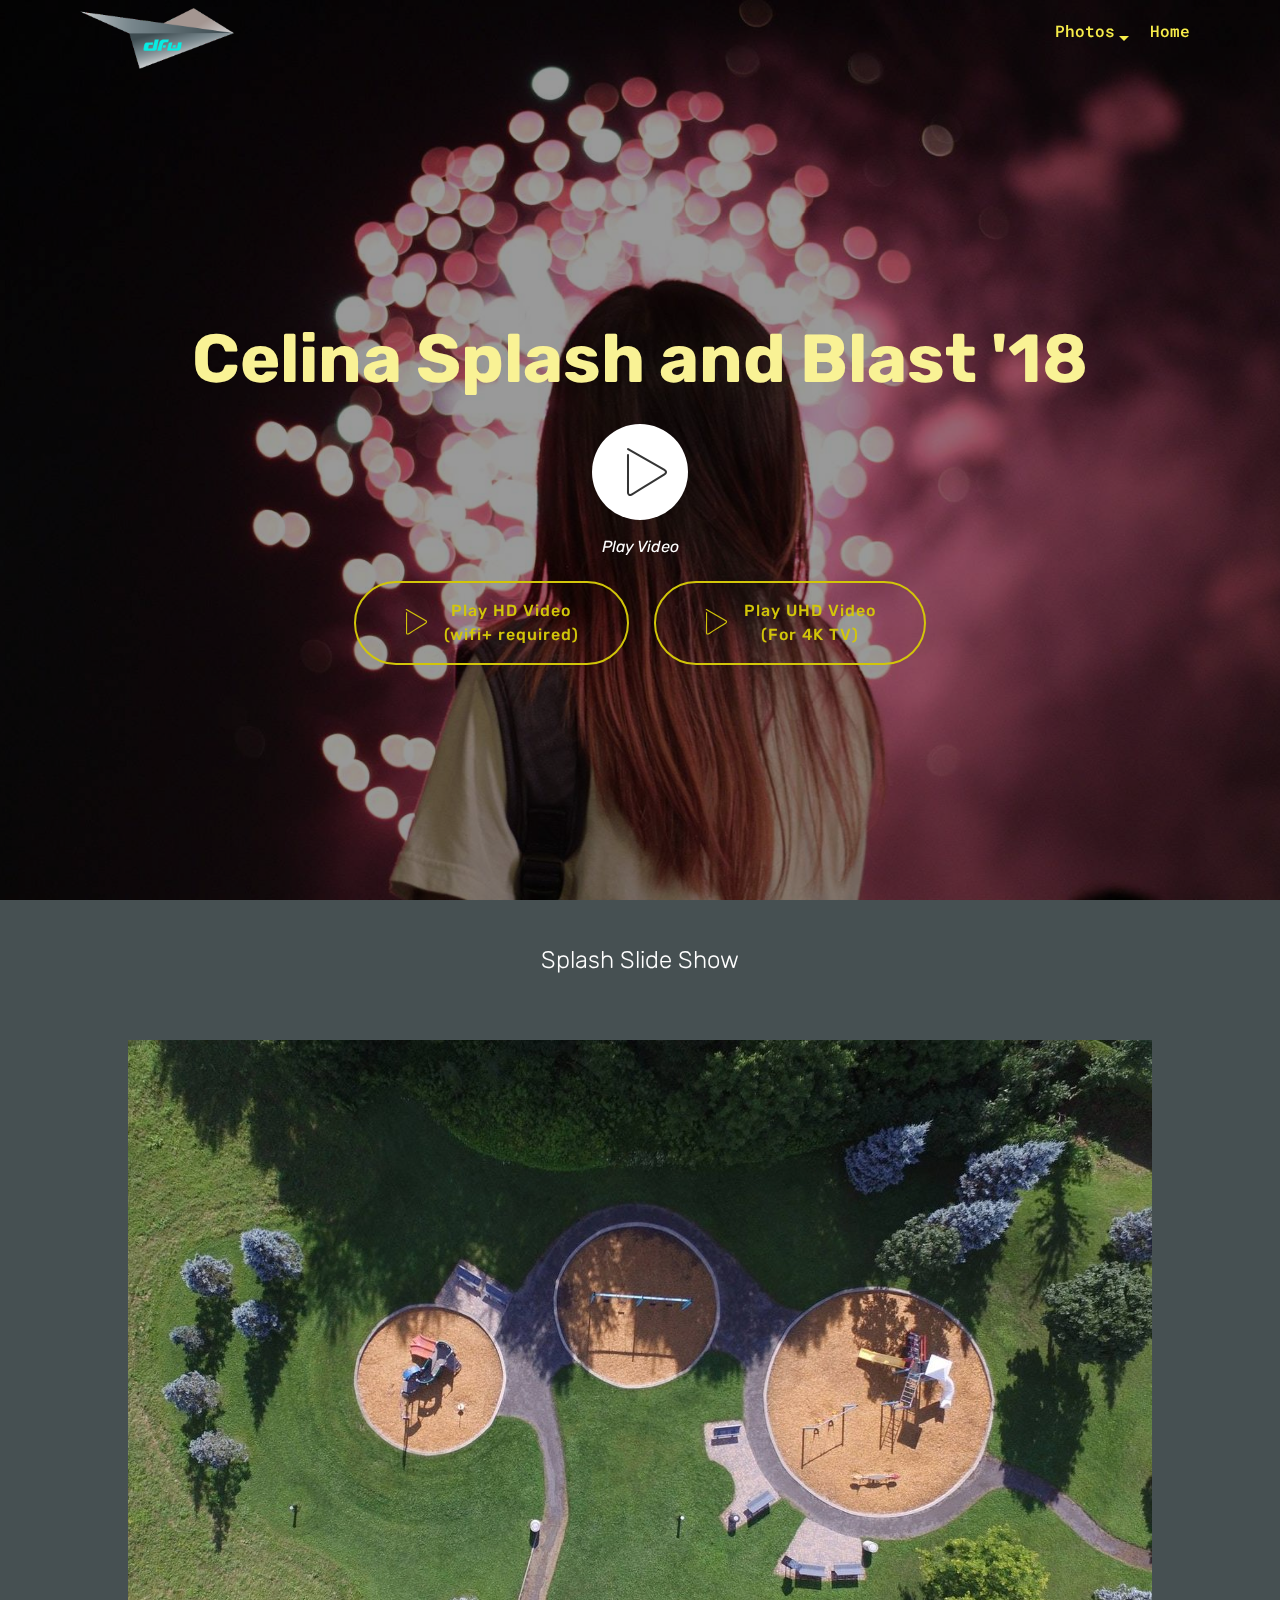
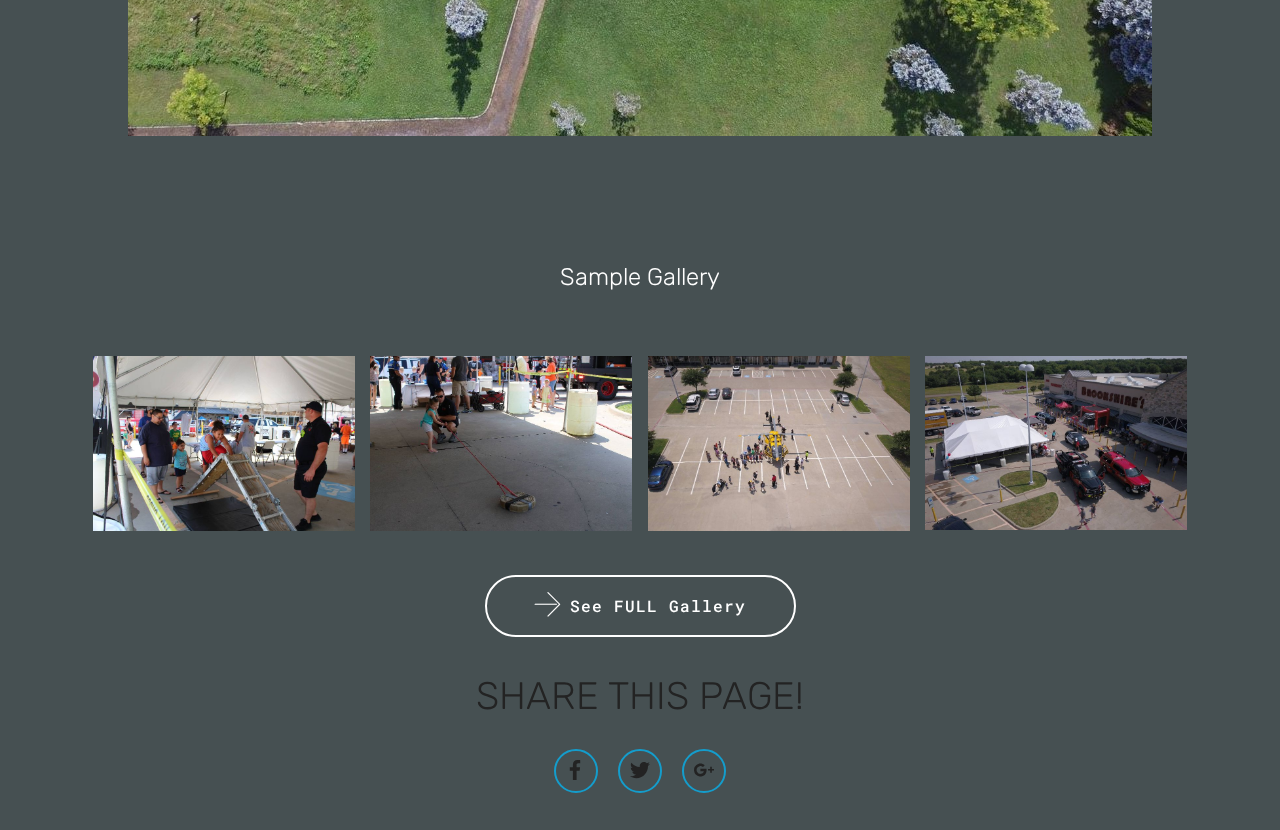
==== index.html @ 8967971c "create github pages" ====
<!DOCTYPE html>
<html >
<head>
  <!-- Site made with Mobirise Website Builder v4.6.3, https://mobirise.com -->
  <meta charset="UTF-8">
  <meta http-equiv="X-UA-Compatible" content="IE=edge">
  <meta name="generator" content="Mobirise v4.6.3, mobirise.com">
  <meta name="viewport" content="width=device-width, initial-scale=1, minimum-scale=1">
  <link rel="shortcut icon" href="assets/images/dfw-skyview-446x176.png" type="image/x-icon">
  <meta name="description" content="Published Content for all
">
  <title>Celina Splash and Blast 2018</title>
  <link rel="stylesheet" href="assets/web/assets/mobirise-icons/mobirise-icons.css">
  <link rel="stylesheet" href="assets/tether/tether.min.css">
  <link rel="stylesheet" href="assets/bootstrap/css/bootstrap.min.css">
  <link rel="stylesheet" href="assets/bootstrap/css/bootstrap-grid.min.css">
  <link rel="stylesheet" href="assets/bootstrap/css/bootstrap-reboot.min.css">
  <link rel="stylesheet" href="assets/socicon/css/styles.css">
  <link rel="stylesheet" href="assets/dropdown/css/style.css">
  <link rel="stylesheet" href="assets/theme/css/style.css">
  <link rel="stylesheet" href="assets/gallery/style.css">
  <link rel="stylesheet" href="assets/wowslider-init/style.css">
  <link rel="stylesheet" href="assets/mobirise/css/mbr-additional.css" type="text/css">
  
  
  
<link rel="stylesheet" href = "assets/wowslider-init/easy/style.css"></link></head>
<body>
  <section class="menu cid-qUu0EjlHtI" once="menu" id="menu2-2g">

    

    <nav class="navbar navbar-expand beta-menu navbar-dropdown align-items-center navbar-toggleable-sm bg-color transparent">
        <button class="navbar-toggler navbar-toggler-right" type="button" data-toggle="collapse" data-target="#navbarSupportedContent" aria-controls="navbarSupportedContent" aria-expanded="false" aria-label="Toggle navigation">
            <div class="hamburger">
                <span></span>
                <span></span>
                <span></span>
                <span></span>
            </div>
        </button>
        <div class="menu-logo">
            <div class="navbar-brand">
                <span class="navbar-logo">
                    
                        <a href="https://dfwskyview.com" target="_blank"><img src="assets/images/dfw-skyview-446x176.png" alt="Mobirise" title="" style="height: 3.8rem;"></a>
                    
                </span>
                
            </div>
        </div>
        <div class="collapse navbar-collapse" id="navbarSupportedContent">
            <ul class="navbar-nav nav-dropdown nav-right" data-app-modern-menu="true"><li class="nav-item">
                    <a class="nav-link link text-success display-4" href="https://mobirise.com"></a>
                </li><li class="nav-item dropdown open"><a class="nav-link link text-success dropdown-toggle display-4" href="index.html#wowslider-1v" aria-expanded="true" data-toggle="dropdown-submenu"><p>Photos</p></a><div class="dropdown-menu"><a class="text-success dropdown-item display-4" href="index.html#wowslider-1v" aria-expanded="true">Slides&nbsp;</a><a class="text-success dropdown-item display-4" href="index.html#gallery1-2h" aria-expanded="true">Samples</a><a class="text-success dropdown-item display-4" href="gallery.html#gallery3-2a" aria-expanded="true">Gallery</a><a class="text-success dropdown-item display-4" href="https://celinasafety2018.dfwskyview.com/cf_data/CelinaSafety_Samples.zip" aria-expanded="false"><span class="mbri-download mbr-iconfont mbr-iconfont-btn"></span>Archive</a></div></li><li class="nav-item"><a class="nav-link link text-success display-4" href="index.html" aria-expanded="true"><p>Home</p></a></li></ul>
            
        </div>
    </nav>
</section>

<section class="engine"><a href="https://mobirise.ws/h">make your own website</a></section><section class="header8 cid-qU91rZCwL6 mbr-fullscreen mbr-parallax-background" id="header8-20">

    

    <div class="mbr-overlay" style="opacity: 0.4; background-color: rgb(0, 0, 0);">
    </div>

    <div class="container align-center">
        <div class="row justify-content-md-center">
            <div class="mbr-white col-md-10">
                <h1 class="mbr-section-title align-center py-2 mbr-bold mbr-fonts-style display-1"><br>Celina Splash and Blast '18</h1>
                
                <div class="mbr-media show-modal align-center py-2" data-modal=".modalWindow">
                         <span class="mbr-iconfont mbri-play" style=""></span>
                </div>
                <div class="icon-description align-center font-italic pb-3 mbr-fonts-style display-7">Play Video</div>
                <div class="mbr-section-btn text-center"><a class="btn btn-md btn-success-outline display-7" href="https://celinasplash2018.dfwskyview.com/cs_data/CelinaSplash00HD.mp4" target="_blank"><span class="mbri-play mbr-iconfont mbr-iconfont-btn"></span>Play HD Video<br>(wifi+ required)<br></a> <a class="btn btn-md btn-success-outline display-7" href="https://celinasplash2018.dfwskyview.com/cs_data/CelinaSplash00UHD.mp4" target="_blank"><span class="mbri-play mbr-iconfont mbr-iconfont-btn"></span>Play UHD Video<br>(For 4K TV)<br></a></div>
            </div>
        </div>
    </div>
    <div>
        <div class="modalWindow" style="display: none;">
            <div class="modalWindow-container">
                <div class="modalWindow-video-container">
                    <div class="modalWindow-video">
                        <iframe width="100%" height="100%" frameborder="0" allowfullscreen="1" data-src="https://youtu.be/B_Ihlm7jvqI/?rel=0&amp;showinfo=0&amp;autoplay=0&amp;loop=0"></iframe>
                    </div>
                    <a class="close" role="button" data-dismiss="modal">
                        <span aria-hidden="true" class="mbri-close mbr-iconfont closeModal"></span>
                        <span class="sr-only">Close</span>
                    </a>
                </div>
            </div>
        </div>
    </div>
</section>

<section class="mbr-section content5 cid-qSmTr9Skhc" id="content5-1p">

    

    

    <div class="container">
        <div class="media-container-row">
            <div class="title col-12 col-md-8">
                
                <h3 class="mbr-section-subtitle align-center mbr-light mbr-white pb-3 mbr-fonts-style display-5"><p>Splash Slide Show</p></h3>
                
                
            </div>
        </div>
    </div>
</section>

<section class="mbr-wowslider-container mbr-section mbr-section__container carousel slide mbr-section-nopadding mbr-wowslider-container--easy" data-ride="carousel" data-keyboard="false" data-wrap="true" data-interval="false" id="wowslider-1v" data-rv-view="1221" style="background-color: rgb(70, 80, 82);">
    <div class="mbr-wowslider">
        <div class="ws_images">
            <ul>
                <li>
                    
                    <img src="assets/images/mbr-1024x696.jpg" alt="title 3" title="title 3"> text 3
                </li>
            </ul>
        </div>
        <div class="ws_bullets">
            <div>
                <a href="#" title="">
                    <span><img alt="slide1" src="assets/images/mbr-70x48.png"></span>
                </a>
            </div>
        </div>
        <div class="ws_shadow"></div>
        <div class="mbr-wowslider-options">
            <div class="params" data-paddingbottom="4" data-anim-type="fade" data-theme="easy" data-autoplay="true" data-paddingtop="1" data-fullscreen="true" data-showbullets="false" data-timeout="1" data-duration="1.5" data-height="768" data-width="1024" data-responsive="1" data-showcaptions="false" data-captionseffect="slide" data-hidecontrols="true"></div>
        </div>
</div></section>

<section class="mbr-section content5 cid-qU9hmGBG5i" id="content5-21">

    

    

    <div class="container">
        <div class="media-container-row">
            <div class="title col-12 col-md-8">
                
                <h3 class="mbr-section-subtitle align-center mbr-light mbr-white pb-3 mbr-fonts-style display-5"><p>Sample Gallery</p></h3>
                
                
            </div>
        </div>
    </div>
</section>

<section class="mbr-gallery mbr-slider-carousel cid-qUu4lj2Ohq" id="gallery1-2h">

    

    <div class="container">
        <div><!-- Filter --><!-- Gallery --><div class="mbr-gallery-row"><div class="mbr-gallery-layout-default"><div><div><div class="mbr-gallery-item mbr-gallery-item--p1" data-video-url="false" data-tags="Animated"><div href="#lb-gallery1-2h" data-slide-to="0" data-toggle="modal"><img src="assets/images/img-1725-small-2000x1333-800x533.jpg" alt=""><span class="icon-focus"></span></div></div><div class="mbr-gallery-item mbr-gallery-item--p1" data-video-url="false" data-tags="Animated"><div href="#lb-gallery1-2h" data-slide-to="1" data-toggle="modal"><img src="assets/images/img-1769-small-2000x1333-800x533.jpg" alt=""><span class="icon-focus"></span></div></div><div class="mbr-gallery-item mbr-gallery-item--p1" data-video-url="false" data-tags="Animated"><div href="#lb-gallery1-2h" data-slide-to="2" data-toggle="modal"><img src="assets/images/dji-0922b-small-2000x1333-800x533.jpg" alt=""><span class="icon-focus"></span></div></div><div class="mbr-gallery-item mbr-gallery-item--p1" data-video-url="false" data-tags="Animated"><div href="#lb-gallery1-2h" data-slide-to="3" data-toggle="modal"><img src="assets/images/dji-0857b-small-2000x1330-800x532.jpg" alt=""><span class="icon-focus"></span></div></div></div></div><div class="clearfix"></div></div></div><!-- Lightbox --><div data-app-prevent-settings="" class="mbr-slider modal fade carousel slide" tabindex="-1" data-keyboard="true" data-interval="false" id="lb-gallery1-2h"><div class="modal-dialog"><div class="modal-content"><div class="modal-body"><div class="carousel-inner"><div class="carousel-item"><img src="assets/images/img-1725-small-2000x1333.jpg" alt=""></div><div class="carousel-item active"><img src="assets/images/img-1769-small-2000x1333.jpg" alt=""></div><div class="carousel-item"><img src="assets/images/dji-0922b-small-2000x1333.jpg" alt=""></div><div class="carousel-item"><img src="assets/images/dji-0857b-small-2000x1330.jpg" alt=""></div></div><a class="carousel-control carousel-control-prev" role="button" data-slide="prev" href="#lb-gallery1-2h"><span class="mbri-left mbr-iconfont" aria-hidden="true"></span><span class="sr-only">Previous</span></a><a class="carousel-control carousel-control-next" role="button" data-slide="next" href="#lb-gallery1-2h"><span class="mbri-right mbr-iconfont" aria-hidden="true"></span><span class="sr-only">Next</span></a><a class="close" href="#" role="button" data-dismiss="modal"><span class="sr-only">Close</span></a></div></div></div></div></div>
    </div>

</section>

<section class="mbr-section content5 cid-qUtTlPaYYy" id="content5-2c">

    

    

    <div class="container">
        <div class="media-container-row">
            <div class="title col-12 col-md-8">
                
                
                
                <div class="mbr-section-btn align-center"><a class="btn btn-white-outline display-4" href="gallery.html"><span class="mbri-right mbr-iconfont mbr-iconfont-btn"></span>See FULL Gallery</a></div>
            </div>
        </div>
    </div>
</section>

<section class="cid-qU73OTcddJ" id="social-buttons1-1t">
    
    

    

    <div class="container">
        <div class="media-container-row">
            <div class="col-md-8 align-center">
                <h2 class="pb-3 mbr-section-title mbr-fonts-style display-2">
                    SHARE THIS PAGE!
                </h2>
                <div>
                    <div class="mbr-social-likes" data-counters="false">
                        <span class="btn btn-social facebook mx-2" title="Share link on Facebook">
                            <i class="socicon socicon-facebook"></i>
                        </span>
                        <span class="btn btn-social twitter mx-2" title="Share link on Twitter">
                            <i class="socicon socicon-twitter"></i>
                        </span>
                        <span class="btn btn-social plusone mx-2" title="Share link on Google+">
                            <i class="socicon socicon-googleplus"></i>
                        </span>
                        
                        
                    </div>
                </div>
            </div>
        </div>
    </div>
</section>


  <script src="assets/web/assets/jquery/jquery.min.js"></script>
  <script src="assets/popper/popper.min.js"></script>
  <script src="assets/tether/tether.min.js"></script>
  <script src="assets/bootstrap/js/bootstrap.min.js"></script>
  <script src="assets/smoothscroll/smooth-scroll.js"></script>
  <script src="assets/playervimeo/vimeo_player.js"></script>
  <script src="assets/parallax/jarallax.min.js"></script>
  <script src="assets/wowslider-plugin/wowslider.js"></script>
  <script src="assets/touchswipe/jquery.touch-swipe.min.js"></script>
  <script src="assets/masonry/masonry.pkgd.min.js"></script>
  <script src="assets/imagesloaded/imagesloaded.pkgd.min.js"></script>
  <script src="assets/bootstrapcarouselswipe/bootstrap-carousel-swipe.js"></script>
  <script src="assets/dropdown/js/script.min.js"></script>
  <script src="assets/vimeoplayer/jquery.mb.vimeo_player.js"></script>
  <script src="assets/sociallikes/social-likes.js"></script>
  <script src="assets/theme/js/script.js"></script>
  <script src="assets/wowslider-effect/effects.js"></script>
  <script src="assets/slidervideo/script.js"></script>
  <script src="assets/gallery/player.min.js"></script>
  <script src="assets/gallery/script.js"></script>
  <script src="assets/wowslider-init/script.js"></script>
  
  
</body>
</html>
---- assets/web/assets/mobirise-icons/mobirise-icons.css ----
@font-face {
  font-family: 'MobiriseIcons';
  src:  url('mobirise-icons.eot?spat4u');
  src:  url('mobirise-icons.eot?spat4u#iefix') format('embedded-opentype'),
    url('mobirise-icons.ttf?spat4u') format('truetype'),
    url('mobirise-icons.woff?spat4u') format('woff'),
    url('mobirise-icons.svg?spat4u#MobiriseIcons') format('svg');
  font-weight: normal;
  font-style: normal;
}

[class^="mbri-"], [class*=" mbri-"] {
  /* use !important to prevent issues with browser extensions that change fonts */
  font-family: MobiriseIcons !important;
  speak: none;
  font-style: normal;
  font-weight: normal;
  font-variant: normal;
  text-transform: none;
  line-height: 1;

  /* Better Font Rendering =========== */
  -webkit-font-smoothing: antialiased;
  -moz-osx-font-smoothing: grayscale;
}

.mbri-add-submenu:before {
  content: "\e900";
}
.mbri-alert:before {
  content: "\e901";
}
.mbri-align-center:before {
  content: "\e902";
}
.mbri-align-justify:before {
  content: "\e903";
}
.mbri-align-left:before {
  content: "\e904";
}
.mbri-align-right:before {
  content: "\e905";
}
.mbri-android:before {
  content: "\e906";
}
.mbri-apple:before {
  content: "\e907";
}
.mbri-arrow-down:before {
  content: "\e908";
}
.mbri-arrow-next:before {
  content: "\e909";
}
.mbri-arrow-prev:before {
  content: "\e90a";
}
.mbri-arrow-up:before {
  content: "\e90b";
}
.mbri-bold:before {
  content: "\e90c";
}
.mbri-bookmark:before {
  content: "\e90d";
}
.mbri-bootstrap:before {
  content: "\e90e";
}
.mbri-briefcase:before {
  content: "\e90f";
}
.mbri-browse:before {
  content: "\e910";
}
.mbri-bulleted-list:before {
  content: "\e911";
}
.mbri-calendar:before {
  content: "\e912";
}
.mbri-camera:before {
  content: "\e913";
}
.mbri-cart-add:before {
  content: "\e914";
}
.mbri-cart-full:before {
  content: "\e915";
}
.mbri-cash:before {
  content: "\e916";
}
.mbri-change-style:before {
  content: "\e917";
}
.mbri-chat:before {
  content: "\e918";
}
.mbri-clock:before {
  content: "\e919";
}
.mbri-close:before {
  content: "\e91a";
}
.mbri-cloud:before {
  content: "\e91b";
}
.mbri-code:before {
  content: "\e91c";
}
.mbri-contact-form:before {
  content: "\e91d";
}
.mbri-credit-card:before {
  content: "\e91e";
}
.mbri-cursor-click:before {
  content: "\e91f";
}
.mbri-cust-feedback:before {
  content: "\e920";
}
.mbri-database:before {
  content: "\e921";
}
.mbri-delivery:before {
  content: "\e922";
}
.mbri-desktop:before {
  content: "\e923";
}
.mbri-devices:before {
  content: "\e924";
}
.mbri-down:before {
  content: "\e925";
}
.mbri-download:before {
  content: "\e989";
}
.mbri-drag-n-drop:before {
  content: "\e927";
}
.mbri-drag-n-drop2:before {
  content: "\e928";
}
.mbri-edit:before {
  content: "\e929";
}
.mbri-edit2:before {
  content: "\e92a";
}
.mbri-error:before {
  content: "\e92b";
}
.mbri-extension:before {
  content: "\e92c";
}
.mbri-features:before {
  content: "\e92d";
}
.mbri-file:before {
  content: "\e92e";
}
.mbri-flag:before {
  content: "\e92f";
}
.mbri-folder:before {
  content: "\e930";
}
.mbri-gift:before {
  content: "\e931";
}
.mbri-github:before {
  content: "\e932";
}
.mbri-globe:before {
  content: "\e933";
}
.mbri-globe-2:before {
  content: "\e934";
}
.mbri-growing-chart:before {
  content: "\e935";
}
.mbri-hearth:before {
  content: "\e936";
}
.mbri-help:before {
  content: "\e937";
}
.mbri-home:before {
  content: "\e938";
}
.mbri-hot-cup:before {
  content: "\e939";
}
.mbri-idea:before {
  content: "\e93a";
}
.mbri-image-gallery:before {
  content: "\e93b";
}
.mbri-image-slider:before {
  content: "\e93c";
}
.mbri-info:before {
  content: "\e93d";
}
.mbri-italic:before {
  content: "\e93e";
}
.mbri-key:before {
  content: "\e93f";
}
.mbri-laptop:before {
  content: "\e940";
}
.mbri-layers:before {
  content: "\e941";
}
.mbri-left-right:before {
  content: "\e942";
}
.mbri-left:before {
  content: "\e943";
}
.mbri-letter:before {
  content: "\e944";
}
.mbri-like:before {
  content: "\e945";
}
.mbri-link:before {
  content: "\e946";
}
.mbri-lock:before {
  content: "\e947";
}
.mbri-login:before {
  content: "\e948";
}
.mbri-logout:before {
  content: "\e949";
}
.mbri-magic-stick:before {
  content: "\e94a";
}
.mbri-map-pin:before {
  content: "\e94b";
}
.mbri-menu:before {
  content: "\e94c";
}
.mbri-mobile:before {
  content: "\e94d";
}
.mbri-mobile2:before {
  content: "\e94e";
}
.mbri-mobirise:before {
  content: "\e94f";
}
.mbri-more-horizontal:before {
  content: "\e950";
}
.mbri-more-vertical:before {
  content: "\e951";
}
.mbri-music:before {
  content: "\e952";
}
.mbri-new-file:before {
  content: "\e953";
}
.mbri-numbered-list:before {
  content: "\e954";
}
.mbri-opened-folder:before {
  content: "\e955";
}
.mbri-pages:before {
  content: "\e956";
}
.mbri-paper-plane:before {
  content: "\e957";
}
.mbri-paperclip:before {
  content: "\e958";
}
.mbri-photo:before {
  content: "\e959";
}
.mbri-photos:before {
  content: "\e95a";
}
.mbri-pin:before {
  content: "\e95b";
}
.mbri-play:before {
  content: "\e95c";
}
.mbri-plus:before {
  content: "\e95d";
}
.mbri-preview:before {
  content: "\e95e";
}
.mbri-print:before {
  content: "\e95f";
}
.mbri-protect:before {
  content: "\e960";
}
.mbri-question:before {
  content: "\e961";
}
.mbri-quote-left:before {
  content: "\e962";
}
.mbri-quote-right:before {
  content: "\e963";
}
.mbri-refresh:before {
  content: "\e964";
}
.mbri-responsive:before {
  content: "\e965";
}
.mbri-right:before {
  content: "\e966";
}
.mbri-rocket:before {
  content: "\e967";
}
.mbri-sad-face:before {
  content: "\e968";
}
.mbri-sale:before {
  content: "\e969";
}
.mbri-save:before {
  content: "\e96a";
}
.mbri-search:before {
  content: "\e96b";
}
.mbri-setting:before {
  content: "\e96c";
}
.mbri-setting2:before {
  content: "\e96d";
}
.mbri-setting3:before {
  content: "\e96e";
}
.mbri-share:before {
  content: "\e96f";
}
.mbri-shopping-bag:before {
  content: "\e970";
}
.mbri-shopping-basket:before {
  content: "\e971";
}
.mbri-shopping-cart:before {
  content: "\e972";
}
.mbri-sites:before {
  content: "\e973";
}
.mbri-smile-face:before {
  content: "\e974";
}
.mbri-speed:before {
  content: "\e975";
}
.mbri-star:before {
  content: "\e976";
}
.mbri-success:before {
  content: "\e977";
}
.mbri-sun:before {
  content: "\e978";
}
.mbri-sun2:before {
  content: "\e979";
}
.mbri-tablet:before {
  content: "\e97a";
}
.mbri-tablet-vertical:before {
  content: "\e97b";
}
.mbri-target:before {
  content: "\e97c";
}
.mbri-timer:before {
  content: "\e97d";
}
.mbri-to-ftp:before {
  content: "\e97e";
}
.mbri-to-local-drive:before {
  content: "\e97f";
}
.mbri-touch-swipe:before {
  content: "\e980";
}
.mbri-touch:before {
  content: "\e981";
}
.mbri-trash:before {
  content: "\e982";
}
.mbri-underline:before {
  content: "\e983";
}
.mbri-unlink:before {
  content: "\e984";
}
.mbri-unlock:before {
  content: "\e985";
}
.mbri-up-down:before {
  content: "\e986";
}
.mbri-up:before {
  content: "\e987";
}
.mbri-update:before {
  content: "\e988";
}
.mbri-upload:before {
 content: "\e926"; 
}
.mbri-user:before {
  content: "\e98a";
}
.mbri-user2:before {
  content: "\e98b";
}
.mbri-users:before {
  content: "\e98c";
}
.mbri-video:before {
  content: "\e98d";
}
.mbri-video-play:before {
  content: "\e98e";
}
.mbri-watch:before {
  content: "\e98f";
}
.mbri-website-theme:before {
  content: "\e990";
}
.mbri-wifi:before {
  content: "\e991";
}
.mbri-windows:before {
  content: "\e992";
}
.mbri-zoom-out:before {
  content: "\e993";
}
.mbri-redo:before {
  content: "\e994";
}
.mbri-undo:before {
  content: "\e995";
}
---- assets/socicon/css/styles.css ----
@charset "UTF-8";

@font-face {
  font-family: "socicon";
  src:url("../fonts/socicon.eot");
  src:url("../fonts/socicon.eot?#iefix") format("embedded-opentype"),
    url("../fonts/socicon.woff") format("woff"),
    url("../fonts/socicon.ttf") format("truetype"),
    url("../fonts/socicon.svg#socicon") format("svg");
  font-weight: normal;
  font-style: normal;

}

[data-icon]:before {
  font-family: "socicon" !important;
  content: attr(data-icon);
  font-style: normal !important;
  font-weight: normal !important;
  font-variant: normal !important;
  text-transform: none !important;
  speak: none;
  line-height: 1;
  -webkit-font-smoothing: antialiased;
  -moz-osx-font-smoothing: grayscale;
}

[class^="socicon-"]:before,
[class*=" socicon-"]:before {
  font-family: "socicon" !important;
  font-style: normal !important;
  font-weight: normal !important;
  font-variant: normal !important;
  text-transform: none !important;
  speak: none;
  line-height: 1;
  -webkit-font-smoothing: antialiased;
  -moz-osx-font-smoothing: grayscale;
}

.socicon-modelmayhem:before {
  content: "\e000";
}
.socicon-mixcloud:before {
  content: "\e001";
}
.socicon-drupal:before {
  content: "\e002";
}
.socicon-swarm:before {
  content: "\e003";
}
.socicon-istock:before {
  content: "\e004";
}
.socicon-yammer:before {
  content: "\e005";
}
.socicon-ello:before {
  content: "\e006";
}
.socicon-stackoverflow:before {
  content: "\e007";
}
.socicon-persona:before {
  content: "\e008";
}
.socicon-triplej:before {
  content: "\e009";
}
.socicon-houzz:before {
  content: "\e00a";
}
.socicon-rss:before {
  content: "\e00b";
}
.socicon-paypal:before {
  content: "\e00c";
}
.socicon-odnoklassniki:before {
  content: "\e00d";
}
.socicon-airbnb:before {
  content: "\e00e";
}
.socicon-periscope:before {
  content: "\e00f";
}
.socicon-outlook:before {
  content: "\e010";
}
.socicon-coderwall:before {
  content: "\e011";
}
.socicon-tripadvisor:before {
  content: "\e012";
}
.socicon-appnet:before {
  content: "\e013";
}
.socicon-goodreads:before {
  content: "\e014";
}
.socicon-tripit:before {
  content: "\e015";
}
.socicon-lanyrd:before {
  content: "\e016";
}
.socicon-slideshare:before {
  content: "\e017";
}
.socicon-buffer:before {
  content: "\e018";
}
.socicon-disqus:before {
  content: "\e019";
}
.socicon-vkontakte:before {
  content: "\e01a";
}
.socicon-whatsapp:before {
  content: "\e01b";
}
.socicon-patreon:before {
  content: "\e01c";
}
.socicon-storehouse:before {
  content: "\e01d";
}
.socicon-pocket:before {
  content: "\e01e";
}
.socicon-mail:before {
  content: "\e01f";
}
.socicon-blogger:before {
  content: "\e020";
}
.socicon-technorati:before {
  content: "\e021";
}
.socicon-reddit:before {
  content: "\e022";
}
.socicon-dribbble:before {
  content: "\e023";
}
.socicon-stumbleupon:before {
  content: "\e024";
}
.socicon-digg:before {
  content: "\e025";
}
.socicon-envato:before {
  content: "\e026";
}
.socicon-behance:before {
  content: "\e027";
}
.socicon-delicious:before {
  content: "\e028";
}
.socicon-deviantart:before {
  content: "\e029";
}
.socicon-forrst:before {
  content: "\e02a";
}
.socicon-play:before {
  content: "\e02b";
}
.socicon-zerply:before {
  content: "\e02c";
}
.socicon-wikipedia:before {
  content: "\e02d";
}
.socicon-apple:before {
  content: "\e02e";
}
.socicon-flattr:before {
  content: "\e02f";
}
.socicon-github:before {
  content: "\e030";
}
.socicon-renren:before {
  content: "\e031";
}
.socicon-friendfeed:before {
  content: "\e032";
}
.socicon-newsvine:before {
  content: "\e033";
}
.socicon-identica:before {
  content: "\e034";
}
.socicon-bebo:before {
  content: "\e035";
}
.socicon-zynga:before {
  content: "\e036";
}
.socicon-steam:before {
  content: "\e037";
}
.socicon-xbox:before {
  content: "\e038";
}
.socicon-windows:before {
  content: "\e039";
}
.socicon-qq:before {
  content: "\e03a";
}
.socicon-douban:before {
  content: "\e03b";
}
.socicon-meetup:before {
  content: "\e03c";
}
.socicon-playstation:before {
  content: "\e03d";
}
.socicon-android:before {
  content: "\e03e";
}
.socicon-snapchat:before {
  content: "\e03f";
}
.socicon-twitter:before {
  content: "\e040";
}
.socicon-facebook:before {
  content: "\e041";
}
.socicon-googleplus:before {
  content: "\e042";
}
.socicon-pinterest:before {
  content: "\e043";
}
.socicon-foursquare:before {
  content: "\e044";
}
.socicon-yahoo:before {
  content: "\e045";
}
.socicon-skype:before {
  content: "\e046";
}
.socicon-yelp:before {
  content: "\e047";
}
.socicon-feedburner:before {
  content: "\e048";
}
.socicon-linkedin:before {
  content: "\e049";
}
.socicon-viadeo:before {
  content: "\e04a";
}
.socicon-xing:before {
  content: "\e04b";
}
.socicon-myspace:before {
  content: "\e04c";
}
.socicon-soundcloud:before {
  content: "\e04d";
}
.socicon-spotify:before {
  content: "\e04e";
}
.socicon-grooveshark:before {
  content: "\e04f";
}
.socicon-lastfm:before {
  content: "\e050";
}
.socicon-youtube:before {
  content: "\e051";
}
.socicon-vimeo:before {
  content: "\e052";
}
.socicon-dailymotion:before {
  content: "\e053";
}
.socicon-vine:before {
  content: "\e054";
}
.socicon-flickr:before {
  content: "\e055";
}
.socicon-500px:before {
  content: "\e056";
}
.socicon-wordpress:before {
  content: "\e058";
}
.socicon-tumblr:before {
  content: "\e059";
}
.socicon-twitch:before {
  content: "\e05a";
}
.socicon-8tracks:before {
  content: "\e05b";
}
.socicon-amazon:before {
  content: "\e05c";
}
.socicon-icq:before {
  content: "\e05d";
}
.socicon-smugmug:before {
  content: "\e05e";
}
.socicon-ravelry:before {
  content: "\e05f";
}
.socicon-weibo:before {
  content: "\e060";
}
.socicon-baidu:before {
  content: "\e061";
}
.socicon-angellist:before {
  content: "\e062";
}
.socicon-ebay:before {
  content: "\e063";
}
.socicon-imdb:before {
  content: "\e064";
}
.socicon-stayfriends:before {
  content: "\e065";
}
.socicon-residentadvisor:before {
  content: "\e066";
}
.socicon-google:before {
  content: "\e067";
}
.socicon-yandex:before {
  content: "\e068";
}
.socicon-sharethis:before {
  content: "\e069";
}
.socicon-bandcamp:before {
  content: "\e06a";
}
.socicon-itunes:before {
  content: "\e06b";
}
.socicon-deezer:before {
  content: "\e06c";
}
.socicon-telegram:before {
  content: "\e06e";
}
.socicon-openid:before {
  content: "\e06f";
}
.socicon-amplement:before {
  content: "\e070";
}
.socicon-viber:before {
  content: "\e071";
}
.socicon-zomato:before {
  content: "\e072";
}
.socicon-draugiem:before {
  content: "\e074";
}
.socicon-endomodo:before {
  content: "\e075";
}
.socicon-filmweb:before {
  content: "\e076";
}
.socicon-stackexchange:before {
  content: "\e077";
}
.socicon-wykop:before {
  content: "\e078";
}
.socicon-teamspeak:before {
  content: "\e079";
}
.socicon-teamviewer:before {
  content: "\e07a";
}
.socicon-ventrilo:before {
  content: "\e07b";
}
.socicon-younow:before {
  content: "\e07c";
}
.socicon-raidcall:before {
  content: "\e07d";
}
.socicon-mumble:before {
  content: "\e07e";
}
.socicon-medium:before {
  content: "\e06d";
}
.socicon-bebee:before {
  content: "\e07f";
}
.socicon-hitbox:before {
  content: "\e080";
}
.socicon-reverbnation:before {
  content: "\e081";
}
.socicon-formulr:before {
  content: "\e082";
}
.socicon-instagram:before {
  content: "\e057";
}
.socicon-battlenet:before {
  content: "\e083";
}
.socicon-chrome:before {
  content: "\e084";
}
.socicon-discord:before {
  content: "\e086";
}
.socicon-issuu:before {
  content: "\e087";
}
.socicon-macos:before {
  content: "\e088";
}
.socicon-firefox:before {
  content: "\e089";
}
.socicon-opera:before {
  content: "\e08d";
}
.socicon-keybase:before {
  content: "\e090";
}
.socicon-alliance:before {
  content: "\e091";
}
.socicon-livejournal:before {
  content: "\e092";
}
.socicon-googlephotos:before {
  content: "\e093";
}
.socicon-horde:before {
  content: "\e094";
}
.socicon-etsy:before {
  content: "\e095";
}
.socicon-zapier:before {
  content: "\e096";
}
.socicon-google-scholar:before {
  content: "\e097";
}
.socicon-researchgate:before {
  content: "\e098";
}
.socicon-wechat:before {
  content: "\e099";
}
.socicon-strava:before {
  content: "\e09a";
}
.socicon-line:before {
  content: "\e09b";
}
.socicon-lyft:before {
  content: "\e09c";
}
.socicon-uber:before {
  content: "\e09d";
}
.socicon-songkick:before {
  content: "\e09e";
}
.socicon-viewbug:before {
  content: "\e09f";
}
.socicon-googlegroups:before {
  content: "\e0a0";
}
.socicon-quora:before {
  content: "\e073";
}
.socicon-diablo:before {
  content: "\e085";
}
.socicon-blizzard:before {
  content: "\e0a1";
}
.socicon-hearthstone:before {
  content: "\e08b";
}
.socicon-heroes:before {
  content: "\e08a";
}
.socicon-overwatch:before {
  content: "\e08c";
}
.socicon-warcraft:before {
  content: "\e08e";
}
.socicon-starcraft:before {
  content: "\e08f";
}
.socicon-beam:before {
  content: "\e0a2";
}
.socicon-curse:before {
  content: "\e0a3";
}
.socicon-player:before {
  content: "\e0a4";
}
.socicon-streamjar:before {
  content: "\e0a5";
}
.socicon-nintendo:before {
  content: "\e0a6";
}
.socicon-hellocoton:before {
  content: "\e0a7";
}
---- assets/dropdown/css/style.css ----
.navbar-dropdown {
  left: 0;
  padding: 0;
  position: absolute;
  right: 0;
  top: 0;
  transition: all 0.45s ease;
  z-index: 1030;
  background: #282828; }
  .navbar-dropdown .navbar-logo {
    margin-right: 0.8rem;
    transition: margin 0.3s ease-in-out;
    vertical-align: middle; }
    .navbar-dropdown .navbar-logo img {
      height: 3.125rem;
      transition: all 0.3s ease-in-out; }
    .navbar-dropdown .navbar-logo.mbr-iconfont {
      font-size: 3.125rem;
      line-height: 3.125rem; }
  .navbar-dropdown .navbar-caption {
    font-weight: 700;
    white-space: normal;
    vertical-align: -4px;
    line-height: 3.125rem !important; }
    .navbar-dropdown .navbar-caption, .navbar-dropdown .navbar-caption:hover {
      color: inherit;
      text-decoration: none; }
  .navbar-dropdown .mbr-iconfont + .navbar-caption {
    vertical-align: -1px; }
  .navbar-dropdown.navbar-fixed-top {
    position: fixed; }
  .navbar-dropdown .navbar-brand span {
    vertical-align: -4px; }
  .navbar-dropdown.bg-color.transparent {
    background: none; }
  .navbar-dropdown.navbar-short .navbar-brand {
    padding: 0.625rem 0; }
    .navbar-dropdown.navbar-short .navbar-brand span {
      vertical-align: -1px; }
  .navbar-dropdown.navbar-short .navbar-caption {
    line-height: 2.375rem !important;
    vertical-align: -2px; }
  .navbar-dropdown.navbar-short .navbar-logo {
    margin-right: 0.5rem; }
    .navbar-dropdown.navbar-short .navbar-logo img {
      height: 2.375rem; }
    .navbar-dropdown.navbar-short .navbar-logo.mbr-iconfont {
      font-size: 2.375rem;
      line-height: 2.375rem; }
  .navbar-dropdown.navbar-short .mbr-table-cell {
    height: 3.625rem; }
  .navbar-dropdown .navbar-close {
    left: 0.6875rem;
    position: fixed;
    top: 0.75rem;
    z-index: 1000; }
  .navbar-dropdown .hamburger-icon {
    content: "";
    display: inline-block;
    vertical-align: middle;
    width: 16px;
    -webkit-box-shadow: 0 -6px 0 1px #282828,0 0 0 1px #282828,0 6px 0 1px #282828;
    -moz-box-shadow: 0 -6px 0 1px #282828,0 0 0 1px #282828,0 6px 0 1px #282828;
    box-shadow: 0 -6px 0 1px #282828,0 0 0 1px #282828,0 6px 0 1px #282828; }

.dropdown-menu .dropdown-toggle[data-toggle="dropdown-submenu"]::after {
  border-bottom: 0.35em solid transparent;
  border-left: 0.35em solid;
  border-right: 0;
  border-top: 0.35em solid transparent;
  margin-left: 0.3rem; }

.dropdown-menu .dropdown-item:focus {
  outline: 0; }

.nav-dropdown {
  font-size: 0.75rem;
  font-weight: 500;
  height: auto !important; }
  .nav-dropdown .nav-btn {
    padding-left: 1rem; }
  .nav-dropdown .link {
    margin: .667em 1.667em;
    font-weight: 500;
    padding: 0;
    transition: color .2s ease-in-out; }
    .nav-dropdown .link.dropdown-toggle {
      margin-right: 2.583em; }
      .nav-dropdown .link.dropdown-toggle::after {
        margin-left: .25rem;
        border-top: 0.35em solid;
        border-right: 0.35em solid transparent;
        border-left: 0.35em solid transparent;
        border-bottom: 0; }
      .nav-dropdown .link.dropdown-toggle[aria-expanded="true"] {
        margin: 0;
        padding: 0.667em 3.263em  0.667em 1.667em; }
  .nav-dropdown .link::after,
  .nav-dropdown .dropdown-item::after {
    color: inherit; }
  .nav-dropdown .btn {
    font-size: 0.75rem;
    font-weight: 700;
    letter-spacing: 0;
    margin-bottom: 0;
    padding-left: 1.25rem;
    padding-right: 1.25rem; }
  .nav-dropdown .dropdown-menu {
    border-radius: 0;
    border: 0;
    left: 0;
    margin: 0;
    padding-bottom: 1.25rem;
    padding-top: 1.25rem;
    position: relative; }
  .nav-dropdown .dropdown-submenu {
    margin-left: 0.125rem;
    top: 0; }
  .nav-dropdown .dropdown-item {
    font-weight: 500;
    line-height: 2;
    padding: 0.3846em 4.615em 0.3846em 1.5385em;
    position: relative;
    transition: color .2s ease-in-out, background-color .2s ease-in-out; }
    .nav-dropdown .dropdown-item::after {
      margin-top: -0.3077em;
      position: absolute;
      right: 1.1538em;
      top: 50%; }
    .nav-dropdown .dropdown-item:focus, .nav-dropdown .dropdown-item:hover {
      background: none; }

@media (max-width: 767px) {
  .nav-dropdown.navbar-toggleable-sm {
    bottom: 0;
    display: none;
    left: 0;
    overflow-x: hidden;
    position: fixed;
    top: 0;
    transform: translateX(-100%);
    -ms-transform: translateX(-100%);
    -webkit-transform: translateX(-100%);
    width: 18.75rem;
    z-index: 999; } }
.nav-dropdown.navbar-toggleable-xl {
  bottom: 0;
  display: none;
  left: 0;
  overflow-x: hidden;
  position: fixed;
  top: 0;
  transform: translateX(-100%);
  -ms-transform: translateX(-100%);
  -webkit-transform: translateX(-100%);
  width: 18.75rem;
  z-index: 999; }

.nav-dropdown-sm {
  display: block !important;
  overflow-x: hidden;
  overflow: auto;
  padding-top: 3.875rem; }
  .nav-dropdown-sm::after {
    content: "";
    display: block;
    height: 3rem;
    width: 100%; }
  .nav-dropdown-sm.collapse.in ~ .navbar-close {
    display: block !important; }
  .nav-dropdown-sm.collapsing, .nav-dropdown-sm.collapse.in {
    transform: translateX(0);
    -ms-transform: translateX(0);
    -webkit-transform: translateX(0);
    transition: all 0.25s ease-out;
    -webkit-transition: all 0.25s ease-out;
    background: #282828; }
  .nav-dropdown-sm.collapsing[aria-expanded="false"] {
    transform: translateX(-100%);
    -ms-transform: translateX(-100%);
    -webkit-transform: translateX(-100%); }
  .nav-dropdown-sm .nav-item {
    display: block;
    margin-left: 0 !important;
    padding-left: 0; }
  .nav-dropdown-sm .link,
  .nav-dropdown-sm .dropdown-item {
    border-top: 1px dotted rgba(255, 255, 255, 0.1);
    font-size: 0.8125rem;
    line-height: 1.6;
    margin: 0 !important;
    padding: 0.875rem 2.4rem 0.875rem 1.5625rem !important;
    position: relative;
    white-space: normal; }
    .nav-dropdown-sm .link:focus, .nav-dropdown-sm .link:hover,
    .nav-dropdown-sm .dropdown-item:focus,
    .nav-dropdown-sm .dropdown-item:hover {
      background: rgba(0, 0, 0, 0.2) !important;
      color: #c0a375; }
  .nav-dropdown-sm .nav-btn {
    position: relative;
    padding: 1.5625rem 1.5625rem 0 1.5625rem; }
    .nav-dropdown-sm .nav-btn::before {
      border-top: 1px dotted rgba(255, 255, 255, 0.1);
      content: "";
      left: 0;
      position: absolute;
      top: 0;
      width: 100%; }
    .nav-dropdown-sm .nav-btn + .nav-btn {
      padding-top: 0.625rem; }
      .nav-dropdown-sm .nav-btn + .nav-btn::before {
        display: none; }
  .nav-dropdown-sm .btn {
    padding: 0.625rem 0; }
  .nav-dropdown-sm .dropdown-toggle[data-toggle="dropdown-submenu"]::after {
    margin-left: .25rem;
    border-top: 0.35em solid;
    border-right: 0.35em solid transparent;
    border-left: 0.35em solid transparent;
    border-bottom: 0; }
  .nav-dropdown-sm .dropdown-toggle[data-toggle="dropdown-submenu"][aria-expanded="true"]::after {
    border-top: 0;
    border-right: 0.35em solid transparent;
    border-left: 0.35em solid transparent;
    border-bottom: 0.35em solid; }
  .nav-dropdown-sm .dropdown-menu {
    margin: 0;
    padding: 0;
    position: relative;
    top: 0;
    left: 0;
    width: 100%;
    border: 0;
    float: none;
    border-radius: 0;
    background: none; }
  .nav-dropdown-sm .dropdown-submenu {
    left: 100%;
    margin-left: 0.125rem;
    margin-top: -1.25rem;
    top: 0; }

.navbar-toggleable-sm .nav-dropdown .dropdown-menu {
  position: absolute; }

.navbar-toggleable-sm .nav-dropdown .dropdown-submenu {
  left: 100%;
  margin-left: 0.125rem;
  margin-top: -1.25rem;
  top: 0; }

.navbar-toggleable-sm.opened .nav-dropdown .dropdown-menu {
  position: relative; }

.navbar-toggleable-sm.opened .nav-dropdown .dropdown-submenu {
  left: 0;
  margin-left: 00rem;
  margin-top: 0rem;
  top: 0; }

.is-builder .nav-dropdown.collapsing {
  transition: none !important; }

/*# sourceMappingURL=style.css.map */
---- assets/theme/css/style.css ----
/*!
 * Mobirise v4 theme (https://mobirise.com/)
 * Copyright 2017 Mobirise
 */
section {
  background-color: #eeeeee; }

section,
.container,
.container-fluid {
  position: relative;
  word-wrap: break-word; }

a.mbr-iconfont:hover {
  text-decoration: none; }

.article .lead p, .article .lead ul, .article .lead ol, .article .lead pre, .article .lead blockquote {
  margin-bottom: 0; }

a {
  font-style: normal;
  font-weight: 400;
  cursor: pointer; }
  a, a:hover {
    text-decoration: none; }

figure {
  margin-bottom: 0; }

body {
  color: #232323; }

h1, h2, h3, h4, h5, h6,
.h1, .h2, .h3, .h4, .h5, .h6,
.display-1, .display-2, .display-3, .display-4 {
  line-height: 1;
  word-break: break-word;
  word-wrap: break-word; }

b, strong {
  font-weight: bold; }

blockquote {
  padding: 10px 0 10px 20px;
  position: relative;
  border-left: 2px solid;
  border-color: #ff3366; }

input:-webkit-autofill, input:-webkit-autofill:hover, input:-webkit-autofill:focus, input:-webkit-autofill:active {
  transition-delay: 9999s;
  transition-property: background-color, color; }

textarea[type="hidden"] {
  display: none; }

body {
  position: relative; }

section {
  background-position: 50% 50%;
  background-repeat: no-repeat;
  background-size: cover; }
  section .mbr-background-video,
  section .mbr-background-video-preview {
    position: absolute;
    bottom: 0;
    left: 0;
    right: 0;
    top: 0; }

.hidden {
  visibility: hidden; }

.mbr-z-index20 {
  z-index: 20; }

/*! Base colors */
.mbr-white {
  color: #ffffff; }

.mbr-black {
  color: #000000; }

.mbr-bg-white {
  background-color: #ffffff; }

.mbr-bg-black {
  background-color: #000000; }

/*! Text-aligns */
.align-left {
  text-align: left; }

.align-center {
  text-align: center; }

.align-right {
  text-align: right; }

@media (max-width: 767px) {
  .align-left, .align-center, .align-right, .mbr-section-btn, .mbr-section-title {
    text-align: center; } }
/*! Font-weight  */
.mbr-light {
  font-weight: 300; }

.mbr-regular {
  font-weight: 400; }

.mbr-semibold {
  font-weight: 500; }

.mbr-bold {
  font-weight: 700; }

/*! Media  */
.media-size-item {
  -webkit-flex: 1 1 auto;
  -moz-flex: 1 1 auto;
  -ms-flex: 1 1 auto;
  -o-flex: 1 1 auto;
  flex: 1 1 auto; }

.media-content {
  -webkit-flex-basis: 100%;
  flex-basis: 100%; }

.media-container-row {
  display: -ms-flexbox;
  display: -webkit-flex;
  display: flex;
  -webkit-flex-direction: row;
  -ms-flex-direction: row;
  flex-direction: row;
  -webkit-flex-wrap: wrap;
  -ms-flex-wrap: wrap;
  flex-wrap: wrap;
  -webkit-justify-content: center;
  -ms-flex-pack: center;
  justify-content: center;
  -webkit-align-content: center;
  -ms-flex-line-pack: center;
  align-content: center;
  -webkit-align-items: start;
  -ms-flex-align: start;
  align-items: start; }
  .media-container-row .media-size-item {
    width: 400px; }

.media-container-column {
  display: -ms-flexbox;
  display: -webkit-flex;
  display: flex;
  -webkit-flex-direction: column;
  -ms-flex-direction: column;
  flex-direction: column;
  -webkit-flex-wrap: wrap;
  -ms-flex-wrap: wrap;
  flex-wrap: wrap;
  -webkit-justify-content: center;
  -ms-flex-pack: center;
  justify-content: center;
  -webkit-align-content: center;
  -ms-flex-line-pack: center;
  align-content: center;
  -webkit-align-items: stretch;
  -ms-flex-align: stretch;
  align-items: stretch; }
  .media-container-column > * {
    width: 100%; }

@media (min-width: 992px) {
  .media-container-row {
    -webkit-flex-wrap: nowrap;
    -ms-flex-wrap: nowrap;
    flex-wrap: nowrap; } }
figure {
  overflow: hidden; }

figure[mbr-media-size] {
  transition: width 0.1s; }

.mbr-figure img, .mbr-figure iframe {
  display: block;
  width: 100%; }

.card {
  background-color: transparent;
  border: none; }

.card-img {
  text-align: center;
  flex-shrink: 0; }

.media {
  max-width: 100%;
  margin: 0 auto; }

.mbr-figure {
  -ms-flex-item-align: center;
  -ms-grid-row-align: center;
  -webkit-align-self: center;
  align-self: center; }

.media-container > div {
  max-width: 100%; }

.mbr-figure img, .card-img img {
  width: 100%; }

@media (max-width: 991px) {
  .media-size-item {
    width: auto !important; }

  .media {
    width: auto; }

  .mbr-figure {
    width: 100% !important; } }
/*! Buttons */
.mbr-section-btn {
  margin-left: -.25rem;
  margin-right: -.25rem;
  font-size: 0; }

nav .mbr-section-btn {
  margin-left: 0rem;
  margin-right: 0rem; }

/*! Btn icon margin */
.btn .mbr-iconfont, .btn.btn-sm .mbr-iconfont {
  cursor: pointer;
  margin-right: 0.5rem; }

.btn.btn-md .mbr-iconfont, .btn.btn-md .mbr-iconfont {
  margin-right: 0.8rem; }

.mbr-regular {
  font-weight: 400; }

.mbr-semibold {
  font-weight: 500; }

.mbr-bold {
  font-weight: 700; }

[type="submit"] {
  -webkit-appearance: none; }

/*! Full-screen */
.mbr-fullscreen .mbr-overlay {
  min-height: 100vh; }

.mbr-fullscreen {
  display: flex;
  display: -webkit-flex;
  display: -moz-flex;
  display: -ms-flex;
  display: -o-flex;
  align-items: center;
  -webkit-align-items: center;
  min-height: 100vh;
  padding-top: 3rem;
  padding-bottom: 3rem; }

/*! Map */
.map {
  height: 25rem;
  position: relative; }
  .map iframe {
    width: 100%;
    height: 100%; }

/* Form */
.form-asterisk {
  font-family: initial;
  position: absolute;
  top: -2px;
  font-weight: normal; }

/*! Scroll to top arrow */
.mbr-arrow-up {
  bottom: 25px;
  right: 90px;
  position: fixed;
  text-align: right;
  z-index: 5000;
  color: #ffffff;
  font-size: 32px;
  transform: rotate(180deg);
  -webkit-transform: rotate(180deg); }

.mbr-arrow-up a {
  background: rgba(0, 0, 0, 0.2);
  border-radius: 3px;
  color: #fff;
  display: inline-block;
  height: 60px;
  width: 60px;
  outline-style: none !important;
  position: relative;
  text-decoration: none;
  transition: all .3s ease-in-out;
  cursor: pointer;
  text-align: center; }
  .mbr-arrow-up a:hover {
    background-color: rgba(0, 0, 0, 0.4); }
  .mbr-arrow-up a i {
    line-height: 60px; }

.mbr-arrow-up-icon {
  display: block;
  color: #fff; }

.mbr-arrow-up-icon::before {
  content: "\203a";
  display: inline-block;
  font-family: serif;
  font-size: 32px;
  line-height: 1;
  font-style: normal;
  position: relative;
  top: 6px;
  left: -4px;
  -webkit-transform: rotate(-90deg);
  transform: rotate(-90deg); }

/*! Arrow Down */
.mbr-arrow {
  position: absolute;
  bottom: 45px;
  left: 50%;
  width: 60px;
  height: 60px;
  cursor: pointer;
  background-color: rgba(80, 80, 80, 0.5);
  border-radius: 50%;
  -webkit-transform: translateX(-50%);
  transform: translateX(-50%); }
  .mbr-arrow > a {
    display: inline-block;
    text-decoration: none;
    outline-style: none;
    -webkit-animation: arrowdown 1.7s ease-in-out infinite;
    animation: arrowdown 1.7s ease-in-out infinite; }
    .mbr-arrow > a > i {
      position: absolute;
      top: -2px;
      left: 15px;
      font-size: 2rem; }

@keyframes arrowdown {
  0% {
    transform: translateY(0px);
    -webkit-transform: translateY(0px); }
  50% {
    transform: translateY(-5px);
    -webkit-transform: translateY(-5px); }
  100% {
    transform: translateY(0px);
    -webkit-transform: translateY(0px); } }
@-webkit-keyframes arrowdown {
  0% {
    transform: translateY(0px);
    -webkit-transform: translateY(0px); }
  50% {
    transform: translateY(-5px);
    -webkit-transform: translateY(-5px); }
  100% {
    transform: translateY(0px);
    -webkit-transform: translateY(0px); } }
@media (max-width: 500px) {
  .mbr-arrow-up {
    left: 50%;
    right: auto;
    transform: translateX(-50%) rotate(180deg);
    -webkit-transform: translateX(-50%) rotate(180deg); } }
/*Gradients animation*/
@keyframes gradient-animation {
  from {
    background-position: 0% 100%;
    animation-timing-function: ease-in-out; }
  to {
    background-position: 100% 0%;
    animation-timing-function: ease-in-out; } }
@-webkit-keyframes gradient-animation {
  from {
    background-position: 0% 100%;
    animation-timing-function: ease-in-out; }
  to {
    background-position: 100% 0%;
    animation-timing-function: ease-in-out; } }
.bg-gradient {
  background-size: 200% 200%;
  animation: gradient-animation 5s infinite alternate;
  -webkit-animation: gradient-animation 5s infinite alternate; }

.menu .navbar-brand {
  display: -webkit-flex; }
  .menu .navbar-brand span {
    display: flex;
    display: -webkit-flex; }
  .menu .navbar-brand .navbar-caption-wrap {
    display: -webkit-flex; }
  .menu .navbar-brand .navbar-logo img {
    display: -webkit-flex; }
@media (min-width: 768px) and (max-width: 991px) {
  .menu .navbar-toggleable-sm .navbar-nav {
    display: -webkit-box;
    display: -webkit-flex;
    display: -ms-flexbox; } }
@media (min-width: 992px) {
  .menu .navbar-nav.nav-dropdown {
    display: -webkit-flex; }
  .menu .navbar-toggleable-sm .navbar-collapse {
    display: -webkit-flex !important; } }

/*# sourceMappingURL=style.css.map */
.engine {
	position: absolute;
	text-indent: -2400px;
	text-align: center;
	padding: 0;
	top: 0;
	left: -2400px;
}
---- assets/gallery/style.css ----
/*-------

   Gallery

-------*/
.mbr-gallery .mbr-gallery-item {
  position: relative;
  display: inline-block;
  width: 25%;
  cursor: pointer; }

@media (max-width: 768px) {
  .mbr-gallery .mbr-gallery-item {
    width: 50%; } }
@media (max-width: 400px) {
  .mbr-gallery .mbr-gallery-item {
    width: 100%; } }
.mbr-gallery .icon-focus,
.mbr-gallery .icon-video {
  position: absolute;
  top: calc(50% - 32px);
  left: calc(50% - 24px);
  font-family: 'MobiriseIcons' !important;
  font-size: 3rem !important;
  color: #fff;
  opacity: 0;
  transition: .2s opacity ease-in-out;
  z-index: 5; }

.mbr-gallery .icon-focus::before {
  content: '\e96b'; }

.mbr-gallery .icon-video::before {
  content: '\e95c'; }

.mbr-gallery .mbr-gallery-item > div:hover .icon-focus,
.mbr-gallery .mbr-gallery-item > div:hover .icon-video {
  opacity: 1; }

.mbr-gallery .mbr-gallery-item img {
  width: 100%;
  opacity: 1;
  -webkit-transition: .2s opacity ease-in-out;
  transition: .2s opacity ease-in-out; }

.mbr-gallery .mbr-gallery-item > div:hover img {
  opacity: 1; }

.mbr-gallery .mbr-gallery-item > div {
  background: #fff;
  display: block;
  outline: none;
  position: relative; }

.mbr-gallery .mbr-gallery-item .icon {
  -webkit-transform: translateX(-50%) translateY(-50%);
  -webkit-transition: .2s opacity ease-in-out;
  color: #000;
  font-size: 30px;
  height: 69px;
  left: 50%;
  opacity: 0;
  position: absolute;
  top: 50%;
  transform: translateX(-50%) translateY(-50%);
  transition: .2s opacity ease-in-out;
  width: 69px; }

.mbr-gallery .mbr-gallery-item .icon::after,
.mbr-gallery .mbr-gallery-item .icon::before {
  content: '';
  display: block;
  position: absolute;
  height: 69px;
  width: 1px;
  margin-left: 34.5px;
  background-color: #fff; }

.mbr-gallery .mbr-gallery-item .icon::after {
  width: 69px;
  height: 1px;
  margin-left: 0;
  margin-top: 34.5px; }

.mbr-gallery .mbr-gallery-item > div:hover .icon {
  opacity: 1; }

.mbr-gallery .mbr-gallery-item > div:hover::before {
  opacity: .9; }

.mbr-gallery .mbr-gallery-item > div:hover .mbr-gallery-title {
  background: transparent !important; }

/* remove spacing */
.mbr-gallery .mbr-gallery-row.no-gutter {
  margin: 0; }

.mbr-gallery .mbr-gallery-row.no-gutter .mbr-gallery-item {
  padding: 0; }

/* container */
.mbr-gallery .container.mbr-gallery-layout-default {
  padding: 93px 0; }

/* fix horizontal scrollbar */
.mbr-gallery .mbr-gallery-layout-article,
.mbr-gallery .mbr-gallery-layout-default {
  overflow: hidden; }

/* lightbox */
.mbr-gallery .modal {
  position: fixed;
  overflow: hidden;
  padding-right: 0 !important; }

.mbr-gallery .modal-content {
  border-radius: 0;
  border: none;
  background: transparent; }

.mbr-gallery .modal-body {
  padding: 0; }

.mbr-gallery .modal-body img {
  width: 100%; }

.mbr-gallery .modal .close {
  position: fixed;
  background: #1b1b1b;
  opacity: .5;
  font-size: 35px;
  font-weight: 300;
  width: 70px;
  height: 70px;
  border-radius: 50%;
  color: #fff;
  top: 2.5rem;
  right: 2.5rem;
  line-height: 70px;
  border: none;
  text-align: center;
  text-shadow: none;
  z-index: 5;
  -webkit-transition: opacity .3s ease;
  -moz-transition: opacity .3s ease;
  -o-transition: opacity .3s ease;
  transition: opacity .3s ease;
  font-family: 'MobiriseIcons'; }
  .mbr-gallery .modal .close::before {
    content: '\e91a'; }

.mbr-gallery .modal .close:hover {
  opacity: 1;
  background: #000;
  color: #fff; }

.mbr-gallery .modal-dialog {
  max-width: 100% !important; }

.mbr-gallery .modal.in .modal-dialog {
  margin: 0 auto; }

/* modal back color opacity */
.modal-backdrop.in {
  opacity: .8;
  filter: alpha(opacity=80); }

@media (max-width: 768px) {
  .mbr-gallery .carousel-control,
  .mbr-gallery .carousel-indicators,
  .mbr-gallery .modal .close {
    position: fixed; } }
/* fix fade in effect */
.mbr-gallery .modal.fade .modal-dialog {
  -webkit-transition: margin-top .3s ease-out;
  -moz-transition: margin-top .3s ease-out;
  -o-transition: margin-top .3s ease-out;
  transition: margin-top .3s ease-out; }

.mbr-gallery .modal.fade .modal-dialog,
.mbr-gallery .modal.in .modal-dialog {
  -webkit-transform: none;
  -ms-transform: none;
  -o-transform: none;
  transform: none; }

/*-------

   Slider

-------*/
.mbr-slider .carousel-inner > .active,
.mbr-slider .carousel-inner > .next,
.mbr-slider .carousel-inner > .prev {
  display: table; }

.mbr-slider .carousel-control {
  position: absolute;
  width: 70px;
  height: 70px;
  top: 50%;
  margin-top: -35px;
  line-height: 70px;
  border-radius: 50%;
  font-size: 35px;
  border: 0;
  opacity: .5;
  text-shadow: none;
  z-index: 5;
  color: #fff;
  -webkit-transition: all .2s ease-in-out 0s;
  -o-transition: all .2s ease-in-out 0s;
  transition: all .2s ease-in-out 0s; }

.mbr-gallery .mbr-slider .carousel-control {
  position: fixed; }

@media (max-width: 991px) {
  .mbr-gallery .mbr-slider .carousel-control {
    bottom: 2.5rem;
    margin-top: 0;
    top: auto;
    z-index: 17; } }
.mbr-gallery .mbr-slider .carousel-inner > .active {
  display: block; }

.mbr-slider .carousel-control.left {
  left: 0;
  margin-left: 2.5rem; }

.mbr-slider .carousel-control.right {
  right: 0;
  margin-right: 2.5rem; }

.mbr-slider .carousel-control .icon-next,
.mbr-slider .carousel-control .icon-prev {
  margin-top: -18px;
  font-size: 40px;
  line-height: 27px; }

.mbr-slider .carousel-control:hover {
  background: #1b1b1b;
  color: #fff;
  opacity: 1; }

.mbr-slider .carousel-indicators {
  position: absolute;
  bottom: 0;
  margin-bottom: 1.5rem !important; }

@media (max-width: 543px) {
  .mbr-slider .carousel-indicators {
    display: none; } }
.carousel-indicators .active,
.carousel-indicators li {
  width: 15px;
  height: 15px;
  margin: 3px;
  background: #1b1b1b;
  border: 0;
  opacity: .5; }

.carousel-indicators .active {
  border: 4px solid #1b1b1b;
  background: #fff; }

.carousel-indicators li {
  max-width: 15px;
  max-height: 15px;
  margin: 3px;
  background: #1b1b1b;
  border: 0;
  border-radius: 50%;
  opacity: .5; }

.carousel-indicators li.active {
  border: 4px solid #1b1b1b;
  background: #fff; }

.container .carousel-indicators {
  margin-bottom: 3px; }

.mbr-gallery .mbr-slider .carousel-indicators {
  position: fixed;
  margin-bottom: 2.5rem !important; }

@media (max-width: 991px) {
  .mbr-gallery .mbr-slider .carousel-indicators {
    margin-bottom: 3.625rem !important;
    padding-left: 2.5rem;
    padding-right: 2.5rem; } }
.mbr-slider .carousel-indicators .active,
.mbr-slider .carousel-indicators li {
  width: 20px;
  height: 20px;
  margin: 3px;
  background: #1b1b1b;
  border: 0;
  opacity: .5; }

.mbr-slider .carousel-indicators .active {
  border: 4px solid #1b1b1b;
  background: #fff; }

@media (max-width: 767px) {
  .mbr-slider .carousel-control {
    top: auto;
    bottom: 20px; }

  .mbr-slider > .container .carousel-control {
    margin-bottom: 0; } }
/* boxed slider */
.mbr-slider > .boxed-slider {
  position: relative;
  padding: 93px 0; }

.mbr-slider > .boxed-slider > div {
  position: relative; }

.mbr-slider > .container img {
  width: 100%; }

.mbr-slider > .container img + .row {
  position: absolute;
  top: 50%;
  left: 0;
  right: 0;
  -webkit-transform: translateY(-50%);
  -moz-transform: translateY(-50%);
  transform: translateY(-50%);
  z-index: 2; }

.mbr-slider .mbr-section {
  padding: 0;
  background-attachment: scroll; }

.mbr-slider .mbr-table-cell {
  padding: 0; }

.mbr-slider > .container .carousel-indicators {
  margin-bottom: 3px; }

/* article slider */
.mbr-slider > .article-slider .mbr-section,
.mbr-slider > .article-slider .mbr-section .mbr-table-cell {
  padding-top: 0;
  padding-bottom: 0; }

.modal-backdrop.show {
  opacity: .7; }

.video-container .mbr-background-video iframe {
  width: 100%;
  height: 100%; }

.mbr-gallery-item__hided {
  position: absolute !important;
  left: 0 !important;
  width: 0 !important;
  height: 0;
  padding: 0 !important; }

.mbr-gallery-item__hided img {
  display: none !important; }

.mbr-gallery-item__hided span {
  display: none !important; }

.mbr-gallery-filter {
  padding-top: 30px;
  padding-bottom: 30px;
  text-align: center; }
  .mbr-gallery-filter li {
    display: inline-block;
    padding: 5px 0;
    transition: all .3s ease-out; }
    .mbr-gallery-filter li .btn {
      cursor: pointer; }
  .mbr-gallery-filter.gallery-filter__bg li {
    color: #fff; }
  .mbr-gallery-filter.gallery-filter__bg .active {
    color: #000;
    background-color: #fff; }
  .mbr-gallery-filter ul {
    display: inline-block;
    width: 100%;
    padding-left: 0;
    margin-bottom: 0;
    list-style: none; }

.mbr-gallery-item > div {
  position: relative; }

.mbr-gallery-item--p1 {
  padding: 0.5rem; }

.mbr-gallery-item--p2 {
  padding: 1rem; }

.mbr-gallery-item--p3 {
  padding: 1.5rem; }

.mbr-gallery-item--p4 {
  padding: 2rem; }

.mbr-gallery-item--p5 {
  padding: 2.5rem; }

.mbr-gallery-item--p6 {
  padding: 3rem; }

.mbr-gallery .mbr-gallery-item--p4 {
  width: 33.333%; }

.mbr-gallery .mbr-gallery-item--p6, .mbr-gallery .mbr-gallery-item--p5 {
  width: 50%; }

@media (max-width: 992px) {
  .mbr-gallery-item--p1 {
    padding: 0.5rem; }

  .mbr-gallery-item--p2 {
    padding: 0.8rem; }

  .mbr-gallery-item--p3 {
    padding: 1rem; }

  .mbr-gallery-item--p4 {
    padding: 1.5rem; }

  .mbr-gallery-item--p5 {
    padding: 1.8rem; }

  .mbr-gallery-item--p6 {
    padding: 2rem; }

  .mbr-gallery .mbr-gallery-item--p2,
  .mbr-gallery .mbr-gallery-item--p3 {
    width: 50%; }

  .mbr-gallery .mbr-gallery-item--p6,
  .mbr-gallery .mbr-gallery-item--p5,
  .mbr-gallery .mbr-gallery-item--p4 {
    width: 100%; } }
@media (max-width: 400px) {
  .mbr-gallery .mbr-gallery-item--p3,
  .mbr-gallery .mbr-gallery-item--p2,
  .mbr-gallery .mbr-gallery-item--p1 {
    width: 100%; } }

/*# sourceMappingURL=style.css.map */
---- assets/wowslider-init/style.css ----
.mbr-wowslider .mbr-wowslider-options{
    display: none;
}
---- assets/mobirise/css/mbr-additional.css ----
@import url(https://fonts.googleapis.com/css?family=Rubik:300,300i,400,400i,500,500i,700,700i,900,900i);
@import url(https://fonts.googleapis.com/css?family=Roboto+Mono:100,100i,300,300i,400,400i,500,500i,700,700i);





body {
  font-style: normal;
  line-height: 1.5;
}
.mbr-section-title {
  font-style: normal;
  line-height: 1.2;
}
.mbr-section-subtitle {
  line-height: 1.3;
}
.mbr-text {
  font-style: normal;
  line-height: 1.6;
}
.display-1 {
  font-family: 'Rubik', sans-serif;
  font-size: 4.25rem;
}
.display-1 > .mbr-iconfont {
  font-size: 6.8rem;
}
.display-2 {
  font-family: 'Rubik', sans-serif;
  font-size: 2.4rem;
}
.display-2 > .mbr-iconfont {
  font-size: 3.84rem;
}
.display-4 {
  font-family: 'Roboto Mono', monospace;
  font-size: 1rem;
}
.display-4 > .mbr-iconfont {
  font-size: 1.6rem;
}
.display-5 {
  font-family: 'Rubik', sans-serif;
  font-size: 1.5rem;
}
.display-5 > .mbr-iconfont {
  font-size: 2.4rem;
}
.display-7 {
  font-family: 'Rubik', sans-serif;
  font-size: 1rem;
}
.display-7 > .mbr-iconfont {
  font-size: 1.6rem;
}
/* ---- Fluid typography for mobile devices ---- */
/* 1.4 - font scale ratio ( bootstrap == 1.42857 ) */
/* 100vw - current viewport width */
/* (48 - 20)  48 == 48rem == 768px, 20 == 20rem == 320px(minimal supported viewport) */
/* 0.65 - min scale variable, may vary */
@media (max-width: 768px) {
  .display-1 {
    font-size: 3.4rem;
    font-size: calc( 2.1374999999999997rem + (4.25 - 2.1374999999999997) * ((100vw - 20rem) / (48 - 20)));
    line-height: calc( 1.4 * (2.1374999999999997rem + (4.25 - 2.1374999999999997) * ((100vw - 20rem) / (48 - 20))));
  }
  .display-2 {
    font-size: 1.92rem;
    font-size: calc( 1.49rem + (2.4 - 1.49) * ((100vw - 20rem) / (48 - 20)));
    line-height: calc( 1.4 * (1.49rem + (2.4 - 1.49) * ((100vw - 20rem) / (48 - 20))));
  }
  .display-4 {
    font-size: 0.8rem;
    font-size: calc( 1rem + (1 - 1) * ((100vw - 20rem) / (48 - 20)));
    line-height: calc( 1.4 * (1rem + (1 - 1) * ((100vw - 20rem) / (48 - 20))));
  }
  .display-5 {
    font-size: 1.2rem;
    font-size: calc( 1.175rem + (1.5 - 1.175) * ((100vw - 20rem) / (48 - 20)));
    line-height: calc( 1.4 * (1.175rem + (1.5 - 1.175) * ((100vw - 20rem) / (48 - 20))));
  }
}
/* Buttons */
.btn {
  font-weight: 500;
  border-width: 2px;
  font-style: normal;
  letter-spacing: 1px;
  margin: .4rem .8rem;
  white-space: normal;
  -webkit-transition: all 0.3s ease-in-out;
  -moz-transition: all 0.3s ease-in-out;
  transition: all 0.3s ease-in-out;
  padding: 1rem 3rem;
  border-radius: 3px;
  display: inline-flex;
  align-items: center;
  justify-content: center;
  word-break: break-word;
}
.btn-sm {
  font-weight: 500;
  letter-spacing: 1px;
  -webkit-transition: all 0.3s ease-in-out;
  -moz-transition: all 0.3s ease-in-out;
  transition: all 0.3s ease-in-out;
  padding: 0.6rem 1.5rem;
  border-radius: 3px;
}
.btn-md {
  font-weight: 500;
  letter-spacing: 1px;
  margin: .4rem .8rem !important;
  -webkit-transition: all 0.3s ease-in-out;
  -moz-transition: all 0.3s ease-in-out;
  transition: all 0.3s ease-in-out;
  padding: 1rem 3rem;
  border-radius: 3px;
}
.btn-lg {
  font-weight: 500;
  letter-spacing: 1px;
  margin: .4rem .8rem !important;
  -webkit-transition: all 0.3s ease-in-out;
  -moz-transition: all 0.3s ease-in-out;
  transition: all 0.3s ease-in-out;
  padding: 1.2rem 3.2rem;
  border-radius: 3px;
}
.bg-primary {
  background-color: #149dcc !important;
}
.bg-success {
  background-color: #f7ed4a !important;
}
.bg-info {
  background-color: #82786e !important;
}
.bg-warning {
  background-color: #767676 !important;
}
.bg-danger {
  background-color: #192486 !important;
}
.btn-primary,
.btn-primary:active {
  background-color: #149dcc !important;
  border-color: #149dcc !important;
  color: #ffffff !important;
}
.btn-primary:hover,
.btn-primary:focus,
.btn-primary.focus,
.btn-primary.active {
  color: #ffffff !important;
  background-color: #0d6786 !important;
  border-color: #0d6786 !important;
}
.btn-primary.disabled,
.btn-primary:disabled {
  color: #ffffff !important;
  background-color: #0d6786 !important;
  border-color: #0d6786 !important;
}
.btn-secondary,
.btn-secondary:active {
  background-color: #ff3366 !important;
  border-color: #ff3366 !important;
  color: #ffffff !important;
}
.btn-secondary:hover,
.btn-secondary:focus,
.btn-secondary.focus,
.btn-secondary.active {
  color: #ffffff !important;
  background-color: #e50039 !important;
  border-color: #e50039 !important;
}
.btn-secondary.disabled,
.btn-secondary:disabled {
  color: #ffffff !important;
  background-color: #e50039 !important;
  border-color: #e50039 !important;
}
.btn-info,
.btn-info:active {
  background-color: #82786e !important;
  border-color: #82786e !important;
  color: #ffffff !important;
}
.btn-info:hover,
.btn-info:focus,
.btn-info.focus,
.btn-info.active {
  color: #ffffff !important;
  background-color: #59524b !important;
  border-color: #59524b !important;
}
.btn-info.disabled,
.btn-info:disabled {
  color: #ffffff !important;
  background-color: #59524b !important;
  border-color: #59524b !important;
}
.btn-success,
.btn-success:active {
  background-color: #f7ed4a !important;
  border-color: #f7ed4a !important;
  color: #3f3c03 !important;
}
.btn-success:hover,
.btn-success:focus,
.btn-success.focus,
.btn-success.active {
  color: #3f3c03 !important;
  background-color: #eadd0a !important;
  border-color: #eadd0a !important;
}
.btn-success.disabled,
.btn-success:disabled {
  color: #3f3c03 !important;
  background-color: #eadd0a !important;
  border-color: #eadd0a !important;
}
.btn-warning,
.btn-warning:active {
  background-color: #767676 !important;
  border-color: #767676 !important;
  color: #ffffff !important;
}
.btn-warning:hover,
.btn-warning:focus,
.btn-warning.focus,
.btn-warning.active {
  color: #ffffff !important;
  background-color: #505050 !important;
  border-color: #505050 !important;
}
.btn-warning.disabled,
.btn-warning:disabled {
  color: #ffffff !important;
  background-color: #505050 !important;
  border-color: #505050 !important;
}
.btn-danger,
.btn-danger:active {
  background-color: #192486 !important;
  border-color: #192486 !important;
  color: #ffffff !important;
}
.btn-danger:hover,
.btn-danger:focus,
.btn-danger.focus,
.btn-danger.active {
  color: #ffffff !important;
  background-color: #0d1346 !important;
  border-color: #0d1346 !important;
}
.btn-danger.disabled,
.btn-danger:disabled {
  color: #ffffff !important;
  background-color: #0d1346 !important;
  border-color: #0d1346 !important;
}
.btn-white {
  color: #333333 !important;
}
.btn-white,
.btn-white:active {
  background-color: #ffffff !important;
  border-color: #ffffff !important;
  color: #808080 !important;
}
.btn-white:hover,
.btn-white:focus,
.btn-white.focus,
.btn-white.active {
  color: #808080 !important;
  background-color: #d9d9d9 !important;
  border-color: #d9d9d9 !important;
}
.btn-white.disabled,
.btn-white:disabled {
  color: #808080 !important;
  background-color: #d9d9d9 !important;
  border-color: #d9d9d9 !important;
}
.btn-black,
.btn-black:active {
  background-color: #333333 !important;
  border-color: #333333 !important;
  color: #ffffff !important;
}
.btn-black:hover,
.btn-black:focus,
.btn-black.focus,
.btn-black.active {
  color: #ffffff !important;
  background-color: #0d0d0d !important;
  border-color: #0d0d0d !important;
}
.btn-black.disabled,
.btn-black:disabled {
  color: #ffffff !important;
  background-color: #0d0d0d !important;
  border-color: #0d0d0d !important;
}
.btn-primary-outline,
.btn-primary-outline:active {
  background: none;
  border-color: #0b566f;
  color: #0b566f;
}
.btn-primary-outline:hover,
.btn-primary-outline:focus,
.btn-primary-outline.focus,
.btn-primary-outline.active {
  color: #ffffff;
  background-color: #149dcc;
  border-color: #149dcc;
}
.btn-primary-outline.disabled,
.btn-primary-outline:disabled {
  color: #ffffff !important;
  background-color: #149dcc !important;
  border-color: #149dcc !important;
}
.btn-secondary-outline,
.btn-secondary-outline:active {
  background: none;
  border-color: #cc0033;
  color: #cc0033;
}
.btn-secondary-outline:hover,
.btn-secondary-outline:focus,
.btn-secondary-outline.focus,
.btn-secondary-outline.active {
  color: #ffffff;
  background-color: #ff3366;
  border-color: #ff3366;
}
.btn-secondary-outline.disabled,
.btn-secondary-outline:disabled {
  color: #ffffff !important;
  background-color: #ff3366 !important;
  border-color: #ff3366 !important;
}
.btn-info-outline,
.btn-info-outline:active {
  background: none;
  border-color: #4b453f;
  color: #4b453f;
}
.btn-info-outline:hover,
.btn-info-outline:focus,
.btn-info-outline.focus,
.btn-info-outline.active {
  color: #ffffff;
  background-color: #82786e;
  border-color: #82786e;
}
.btn-info-outline.disabled,
.btn-info-outline:disabled {
  color: #ffffff !important;
  background-color: #82786e !important;
  border-color: #82786e !important;
}
.btn-success-outline,
.btn-success-outline:active {
  background: none;
  border-color: #d2c609;
  color: #d2c609;
}
.btn-success-outline:hover,
.btn-success-outline:focus,
.btn-success-outline.focus,
.btn-success-outline.active {
  color: #3f3c03;
  background-color: #f7ed4a;
  border-color: #f7ed4a;
}
.btn-success-outline.disabled,
.btn-success-outline:disabled {
  color: #3f3c03 !important;
  background-color: #f7ed4a !important;
  border-color: #f7ed4a !important;
}
.btn-warning-outline,
.btn-warning-outline:active {
  background: none;
  border-color: #434343;
  color: #434343;
}
.btn-warning-outline:hover,
.btn-warning-outline:focus,
.btn-warning-outline.focus,
.btn-warning-outline.active {
  color: #ffffff;
  background-color: #767676;
  border-color: #767676;
}
.btn-warning-outline.disabled,
.btn-warning-outline:disabled {
  color: #ffffff !important;
  background-color: #767676 !important;
  border-color: #767676 !important;
}
.btn-danger-outline,
.btn-danger-outline:active {
  background: none;
  border-color: #090d30;
  color: #090d30;
}
.btn-danger-outline:hover,
.btn-danger-outline:focus,
.btn-danger-outline.focus,
.btn-danger-outline.active {
  color: #ffffff;
  background-color: #192486;
  border-color: #192486;
}
.btn-danger-outline.disabled,
.btn-danger-outline:disabled {
  color: #ffffff !important;
  background-color: #192486 !important;
  border-color: #192486 !important;
}
.btn-black-outline,
.btn-black-outline:active {
  background: none;
  border-color: #000000;
  color: #000000;
}
.btn-black-outline:hover,
.btn-black-outline:focus,
.btn-black-outline.focus,
.btn-black-outline.active {
  color: #ffffff;
  background-color: #333333;
  border-color: #333333;
}
.btn-black-outline.disabled,
.btn-black-outline:disabled {
  color: #ffffff !important;
  background-color: #333333 !important;
  border-color: #333333 !important;
}
.btn-white-outline,
.btn-white-outline:active,
.btn-white-outline.active {
  background: none;
  border-color: #ffffff;
  color: #ffffff;
}
.btn-white-outline:hover,
.btn-white-outline:focus,
.btn-white-outline.focus {
  color: #333333;
  background-color: #ffffff;
  border-color: #ffffff;
}
.text-primary {
  color: #149dcc !important;
}
.text-secondary {
  color: #ff3366 !important;
}
.text-success {
  color: #f7ed4a !important;
}
.text-info {
  color: #82786e !important;
}
.text-warning {
  color: #767676 !important;
}
.text-danger {
  color: #192486 !important;
}
.text-white {
  color: #ffffff !important;
}
.text-black {
  color: #000000 !important;
}
a.text-primary:hover,
a.text-primary:focus {
  color: #0b566f !important;
}
a.text-secondary:hover,
a.text-secondary:focus {
  color: #cc0033 !important;
}
a.text-success:hover,
a.text-success:focus {
  color: #d2c609 !important;
}
a.text-info:hover,
a.text-info:focus {
  color: #4b453f !important;
}
a.text-warning:hover,
a.text-warning:focus {
  color: #434343 !important;
}
a.text-danger:hover,
a.text-danger:focus {
  color: #090d30 !important;
}
a.text-white:hover,
a.text-white:focus {
  color: #b3b3b3 !important;
}
a.text-black:hover,
a.text-black:focus {
  color: #4d4d4d !important;
}
.alert-success {
  background-color: #70c770;
}
.alert-info {
  background-color: #82786e;
}
.alert-warning {
  background-color: #767676;
}
.alert-danger {
  background-color: #192486;
}
.mbr-section-btn a.btn:not(.btn-form) {
  border-radius: 100px;
}
.mbr-section-btn a.btn:not(.btn-form):hover,
.mbr-section-btn a.btn:not(.btn-form):focus {
  box-shadow: none !important;
}
.mbr-section-btn a.btn:not(.btn-form):hover,
.mbr-section-btn a.btn:not(.btn-form):focus {
  box-shadow: 0 10px 40px 0 rgba(0, 0, 0, 0.2) !important;
  -webkit-box-shadow: 0 10px 40px 0 rgba(0, 0, 0, 0.2) !important;
}
.mbr-gallery-filter li a {
  border-radius: 100px !important;
}
.mbr-gallery-filter li.active .btn {
  background-color: #149dcc;
  border-color: #149dcc;
  color: #ffffff;
}
.mbr-gallery-filter li.active .btn:focus {
  box-shadow: none;
}
.nav-tabs .nav-link {
  border-radius: 100px !important;
}
.btn-form {
  border-radius: 0;
}
.btn-form:hover {
  cursor: pointer;
}
a,
a:hover {
  color: #149dcc;
}
.mbr-plan-header.bg-primary .mbr-plan-subtitle,
.mbr-plan-header.bg-primary .mbr-plan-price-desc {
  color: #b4e6f8;
}
.mbr-plan-header.bg-success .mbr-plan-subtitle,
.mbr-plan-header.bg-success .mbr-plan-price-desc {
  color: #ffffff;
}
.mbr-plan-header.bg-info .mbr-plan-subtitle,
.mbr-plan-header.bg-info .mbr-plan-price-desc {
  color: #beb8b2;
}
.mbr-plan-header.bg-warning .mbr-plan-subtitle,
.mbr-plan-header.bg-warning .mbr-plan-price-desc {
  color: #b6b6b6;
}
.mbr-plan-header.bg-danger .mbr-plan-subtitle,
.mbr-plan-header.bg-danger .mbr-plan-price-desc {
  color: #4352dc;
}
/* Scroll to top button*/
.scrollToTop_wraper {
  opacity: 0 !important;
}
#scrollToTop a i:before {
  content: '';
  position: absolute;
  height: 40%;
  top: 25%;
  background: #fff;
  width: 2px;
  left: calc(50% - 1px);
}
#scrollToTop a i:after {
  content: '';
  position: absolute;
  display: block;
  border-top: 2px solid #fff;
  border-right: 2px solid #fff;
  width: 40%;
  height: 40%;
  left: 30%;
  bottom: 30%;
  transform: rotate(135deg);
}
/* Others*/
.note-check a[data-value=Rubik] {
  font-style: normal;
}
.mbr-arrow a {
  color: #ffffff;
}
@media (max-width: 767px) {
  .mbr-arrow {
    display: none;
  }
}
.form-control-label {
  position: relative;
  cursor: pointer;
  margin-bottom: .357em;
  padding: 0;
}
.alert {
  color: #ffffff;
  border-radius: 0;
  border: 0;
  font-size: .875rem;
  line-height: 1.5;
  margin-bottom: 1.875rem;
  padding: 1.25rem;
  position: relative;
}
.alert.alert-form::after {
  background-color: inherit;
  bottom: -7px;
  content: "";
  display: block;
  height: 14px;
  left: 50%;
  margin-left: -7px;
  position: absolute;
  transform: rotate(45deg);
  width: 14px;
}
.form-control {
  background-color: #f5f5f5;
  box-shadow: none;
  color: #565656;
  font-family: 'Rubik', sans-serif;
  font-size: 1rem;
  line-height: 1.43;
  min-height: 3.5em;
  padding: 1.07em .5em;
}
.form-control > .mbr-iconfont {
  font-size: 1.6rem;
}
.form-control,
.form-control:focus {
  border: 1px solid #e8e8e8;
}
.form-active .form-control:invalid {
  border-color: red;
}
.mbr-overlay {
  background-color: #000;
  bottom: 0;
  left: 0;
  opacity: .5;
  position: absolute;
  right: 0;
  top: 0;
  z-index: 0;
}
blockquote {
  font-style: italic;
  padding: 10px 0 10px 20px;
  font-size: 1.09rem;
  position: relative;
  border-color: #149dcc;
  border-width: 3px;
}
ul,
ol,
pre,
blockquote {
  margin-bottom: 2.3125rem;
}
pre {
  background: #f4f4f4;
  padding: 10px 24px;
  white-space: pre-wrap;
}
.inactive {
  -webkit-user-select: none;
  -moz-user-select: none;
  -ms-user-select: none;
  user-select: none;
  pointer-events: none;
  -webkit-user-drag: none;
  user-drag: none;
}
.mbr-section__comments .row {
  justify-content: center;
}
/* Forms */
.mbr-form .btn {
  margin: .4rem 0;
}
.mbr-form .input-group-btn a.btn {
  border-radius: 100px !important;
}
.mbr-form .input-group-btn a.btn:hover {
  box-shadow: 0 10px 40px 0 rgba(0, 0, 0, 0.2);
}
.mbr-form .input-group-btn button[type="submit"] {
  border-radius: 100px !important;
  padding: 1rem 3rem;
}
.mbr-form .input-group-btn button[type="submit"]:hover {
  box-shadow: 0 10px 40px 0 rgba(0, 0, 0, 0.2);
}
.form2 .form-control {
  border-top-left-radius: 100px;
  border-bottom-left-radius: 100px;
}
.form2 .input-group-btn a.btn {
  border-top-left-radius: 0 !important;
  border-bottom-left-radius: 0 !important;
}
.form2 .input-group-btn button[type="submit"] {
  border-top-left-radius: 0 !important;
  border-bottom-left-radius: 0 !important;
}
.form3 input[type="email"] {
  border-radius: 100px !important;
}
@media (max-width: 349px) {
  .form2 input[type="email"] {
    border-radius: 100px !important;
  }
  .form2 .input-group-btn a.btn {
    border-radius: 100px !important;
  }
  .form2 .input-group-btn button[type="submit"] {
    border-radius: 100px !important;
  }
}
@media (max-width: 767px) {
  .btn {
    font-size: .75rem !important;
  }
  .btn .mbr-iconfont {
    font-size: 1rem !important;
  }
}
/* Social block */
.btn-social {
  font-size: 20px;
  border-radius: 50%;
  padding: 0;
  width: 44px;
  height: 44px;
  line-height: 44px;
  text-align: center;
  position: relative;
  border: 2px solid #c0a375;
  border-color: #149dcc;
  color: #232323;
  cursor: pointer;
}
.btn-social i {
  top: 0;
  line-height: 44px;
  width: 44px;
}
.btn-social:hover {
  color: #fff;
  background: #149dcc;
}
.btn-social + .btn {
  margin-left: .1rem;
}
/* Footer */
.mbr-footer-content li::before,
.mbr-footer .mbr-contacts li::before {
  background: #149dcc;
}
.mbr-footer-content li a:hover,
.mbr-footer .mbr-contacts li a:hover {
  color: #149dcc;
}
.footer3 input[type="email"],
.footer4 input[type="email"] {
  border-radius: 100px !important;
}
.footer3 .input-group-btn a.btn,
.footer4 .input-group-btn a.btn {
  border-radius: 100px !important;
}
.footer3 .input-group-btn button[type="submit"],
.footer4 .input-group-btn button[type="submit"] {
  border-radius: 100px !important;
}
/* Headers*/
.header13 .form-inline input[type="email"],
.header14 .form-inline input[type="email"] {
  border-radius: 100px;
}
.header13 .form-inline input[type="text"],
.header14 .form-inline input[type="text"] {
  border-radius: 100px;
}
.header13 .form-inline input[type="tel"],
.header14 .form-inline input[type="tel"] {
  border-radius: 100px;
}
.header13 .form-inline a.btn,
.header14 .form-inline a.btn {
  border-radius: 100px;
}
.header13 .form-inline button,
.header14 .form-inline button {
  border-radius: 100px !important;
}
.offset-1 {
  margin-left: 8.33333%;
}
.offset-2 {
  margin-left: 16.66667%;
}
.offset-3 {
  margin-left: 25%;
}
.offset-4 {
  margin-left: 33.33333%;
}
.offset-5 {
  margin-left: 41.66667%;
}
.offset-6 {
  margin-left: 50%;
}
.offset-7 {
  margin-left: 58.33333%;
}
.offset-8 {
  margin-left: 66.66667%;
}
.offset-9 {
  margin-left: 75%;
}
.offset-10 {
  margin-left: 83.33333%;
}
.offset-11 {
  margin-left: 91.66667%;
}
@media (min-width: 576px) {
  .offset-sm-0 {
    margin-left: 0%;
  }
  .offset-sm-1 {
    margin-left: 8.33333%;
  }
  .offset-sm-2 {
    margin-left: 16.66667%;
  }
  .offset-sm-3 {
    margin-left: 25%;
  }
  .offset-sm-4 {
    margin-left: 33.33333%;
  }
  .offset-sm-5 {
    margin-left: 41.66667%;
  }
  .offset-sm-6 {
    margin-left: 50%;
  }
  .offset-sm-7 {
    margin-left: 58.33333%;
  }
  .offset-sm-8 {
    margin-left: 66.66667%;
  }
  .offset-sm-9 {
    margin-left: 75%;
  }
  .offset-sm-10 {
    margin-left: 83.33333%;
  }
  .offset-sm-11 {
    margin-left: 91.66667%;
  }
}
@media (min-width: 768px) {
  .offset-md-0 {
    margin-left: 0%;
  }
  .offset-md-1 {
    margin-left: 8.33333%;
  }
  .offset-md-2 {
    margin-left: 16.66667%;
  }
  .offset-md-3 {
    margin-left: 25%;
  }
  .offset-md-4 {
    margin-left: 33.33333%;
  }
  .offset-md-5 {
    margin-left: 41.66667%;
  }
  .offset-md-6 {
    margin-left: 50%;
  }
  .offset-md-7 {
    margin-left: 58.33333%;
  }
  .offset-md-8 {
    margin-left: 66.66667%;
  }
  .offset-md-9 {
    margin-left: 75%;
  }
  .offset-md-10 {
    margin-left: 83.33333%;
  }
  .offset-md-11 {
    margin-left: 91.66667%;
  }
}
@media (min-width: 992px) {
  .offset-lg-0 {
    margin-left: 0%;
  }
  .offset-lg-1 {
    margin-left: 8.33333%;
  }
  .offset-lg-2 {
    margin-left: 16.66667%;
  }
  .offset-lg-3 {
    margin-left: 25%;
  }
  .offset-lg-4 {
    margin-left: 33.33333%;
  }
  .offset-lg-5 {
    margin-left: 41.66667%;
  }
  .offset-lg-6 {
    margin-left: 50%;
  }
  .offset-lg-7 {
    margin-left: 58.33333%;
  }
  .offset-lg-8 {
    margin-left: 66.66667%;
  }
  .offset-lg-9 {
    margin-left: 75%;
  }
  .offset-lg-10 {
    margin-left: 83.33333%;
  }
  .offset-lg-11 {
    margin-left: 91.66667%;
  }
}
@media (min-width: 1200px) {
  .offset-xl-0 {
    margin-left: 0%;
  }
  .offset-xl-1 {
    margin-left: 8.33333%;
  }
  .offset-xl-2 {
    margin-left: 16.66667%;
  }
  .offset-xl-3 {
    margin-left: 25%;
  }
  .offset-xl-4 {
    margin-left: 33.33333%;
  }
  .offset-xl-5 {
    margin-left: 41.66667%;
  }
  .offset-xl-6 {
    margin-left: 50%;
  }
  .offset-xl-7 {
    margin-left: 58.33333%;
  }
  .offset-xl-8 {
    margin-left: 66.66667%;
  }
  .offset-xl-9 {
    margin-left: 75%;
  }
  .offset-xl-10 {
    margin-left: 83.33333%;
  }
  .offset-xl-11 {
    margin-left: 91.66667%;
  }
}
.navbar-toggler {
  -webkit-align-self: flex-start;
  -ms-flex-item-align: start;
  align-self: flex-start;
  padding: 0.25rem 0.75rem;
  font-size: 1.25rem;
  line-height: 1;
  background: transparent;
  border: 1px solid transparent;
  -webkit-border-radius: 0.25rem;
  border-radius: 0.25rem;
}
.navbar-toggler:focus,
.navbar-toggler:hover {
  text-decoration: none;
}
.navbar-toggler-icon {
  display: inline-block;
  width: 1.5em;
  height: 1.5em;
  vertical-align: middle;
  content: "";
  background: no-repeat center center;
  -webkit-background-size: 100% 100%;
  -o-background-size: 100% 100%;
  background-size: 100% 100%;
}
.navbar-toggler-left {
  position: absolute;
  left: 1rem;
}
.navbar-toggler-right {
  position: absolute;
  right: 1rem;
}
@media (max-width: 575px) {
  .navbar-toggleable .navbar-nav .dropdown-menu {
    position: static;
    float: none;
  }
  .navbar-toggleable > .container {
    padding-right: 0;
    padding-left: 0;
  }
}
@media (min-width: 576px) {
  .navbar-toggleable {
    -webkit-box-orient: horizontal;
    -webkit-box-direction: normal;
    -webkit-flex-direction: row;
    -ms-flex-direction: row;
    flex-direction: row;
    -webkit-flex-wrap: nowrap;
    -ms-flex-wrap: nowrap;
    flex-wrap: nowrap;
    -webkit-box-align: center;
    -webkit-align-items: center;
    -ms-flex-align: center;
    align-items: center;
  }
  .navbar-toggleable .navbar-nav {
    -webkit-box-orient: horizontal;
    -webkit-box-direction: normal;
    -webkit-flex-direction: row;
    -ms-flex-direction: row;
    flex-direction: row;
  }
  .navbar-toggleable .navbar-nav .nav-link {
    padding-right: .5rem;
    padding-left: .5rem;
  }
  .navbar-toggleable > .container {
    display: -webkit-box;
    display: -webkit-flex;
    display: -ms-flexbox;
    display: flex;
    -webkit-flex-wrap: nowrap;
    -ms-flex-wrap: nowrap;
    flex-wrap: nowrap;
    -webkit-box-align: center;
    -webkit-align-items: center;
    -ms-flex-align: center;
    align-items: center;
  }
  .navbar-toggleable .navbar-collapse {
    display: -webkit-box !important;
    display: -webkit-flex !important;
    display: -ms-flexbox !important;
    display: flex !important;
    width: 100%;
  }
  .navbar-toggleable .navbar-toggler {
    display: none;
  }
}
@media (max-width: 767px) {
  .navbar-toggleable-sm .navbar-nav .dropdown-menu {
    position: static;
    float: none;
  }
  .navbar-toggleable-sm > .container {
    padding-right: 0;
    padding-left: 0;
  }
}
@media (min-width: 768px) {
  .navbar-toggleable-sm {
    -webkit-box-orient: horizontal;
    -webkit-box-direction: normal;
    -webkit-flex-direction: row;
    -ms-flex-direction: row;
    flex-direction: row;
    -webkit-flex-wrap: nowrap;
    -ms-flex-wrap: nowrap;
    flex-wrap: nowrap;
    -webkit-box-align: center;
    -webkit-align-items: center;
    -ms-flex-align: center;
    align-items: center;
  }
  .navbar-toggleable-sm .navbar-nav {
    -webkit-box-orient: horizontal;
    -webkit-box-direction: normal;
    -webkit-flex-direction: row;
    -ms-flex-direction: row;
    flex-direction: row;
  }
  .navbar-toggleable-sm .navbar-nav .nav-link {
    padding-right: .5rem;
    padding-left: .5rem;
  }
  .navbar-toggleable-sm > .container {
    display: -webkit-box;
    display: -webkit-flex;
    display: -ms-flexbox;
    display: flex;
    -webkit-flex-wrap: nowrap;
    -ms-flex-wrap: nowrap;
    flex-wrap: nowrap;
    -webkit-box-align: center;
    -webkit-align-items: center;
    -ms-flex-align: center;
    align-items: center;
  }
  .navbar-toggleable-sm .navbar-collapse {
    display: -webkit-box !important;
    display: -webkit-flex !important;
    display: -ms-flexbox !important;
    display: flex !important;
    width: 100%;
  }
  .navbar-toggleable-sm .navbar-toggler {
    display: none;
  }
}
@media (max-width: 991px) {
  .navbar-toggleable-md .navbar-nav .dropdown-menu {
    position: static;
    float: none;
  }
  .navbar-toggleable-md > .container {
    padding-right: 0;
    padding-left: 0;
  }
}
@media (min-width: 992px) {
  .navbar-toggleable-md {
    -webkit-box-orient: horizontal;
    -webkit-box-direction: normal;
    -webkit-flex-direction: row;
    -ms-flex-direction: row;
    flex-direction: row;
    -webkit-flex-wrap: nowrap;
    -ms-flex-wrap: nowrap;
    flex-wrap: nowrap;
    -webkit-box-align: center;
    -webkit-align-items: center;
    -ms-flex-align: center;
    align-items: center;
  }
  .navbar-toggleable-md .navbar-nav {
    -webkit-box-orient: horizontal;
    -webkit-box-direction: normal;
    -webkit-flex-direction: row;
    -ms-flex-direction: row;
    flex-direction: row;
  }
  .navbar-toggleable-md .navbar-nav .nav-link {
    padding-right: .5rem;
    padding-left: .5rem;
  }
  .navbar-toggleable-md > .container {
    display: -webkit-box;
    display: -webkit-flex;
    display: -ms-flexbox;
    display: flex;
    -webkit-flex-wrap: nowrap;
    -ms-flex-wrap: nowrap;
    flex-wrap: nowrap;
    -webkit-box-align: center;
    -webkit-align-items: center;
    -ms-flex-align: center;
    align-items: center;
  }
  .navbar-toggleable-md .navbar-collapse {
    display: -webkit-box !important;
    display: -webkit-flex !important;
    display: -ms-flexbox !important;
    display: flex !important;
    width: 100%;
  }
  .navbar-toggleable-md .navbar-toggler {
    display: none;
  }
}
@media (max-width: 1199px) {
  .navbar-toggleable-lg .navbar-nav .dropdown-menu {
    position: static;
    float: none;
  }
  .navbar-toggleable-lg > .container {
    padding-right: 0;
    padding-left: 0;
  }
}
@media (min-width: 1200px) {
  .navbar-toggleable-lg {
    -webkit-box-orient: horizontal;
    -webkit-box-direction: normal;
    -webkit-flex-direction: row;
    -ms-flex-direction: row;
    flex-direction: row;
    -webkit-flex-wrap: nowrap;
    -ms-flex-wrap: nowrap;
    flex-wrap: nowrap;
    -webkit-box-align: center;
    -webkit-align-items: center;
    -ms-flex-align: center;
    align-items: center;
  }
  .navbar-toggleable-lg .navbar-nav {
    -webkit-box-orient: horizontal;
    -webkit-box-direction: normal;
    -webkit-flex-direction: row;
    -ms-flex-direction: row;
    flex-direction: row;
  }
  .navbar-toggleable-lg .navbar-nav .nav-link {
    padding-right: .5rem;
    padding-left: .5rem;
  }
  .navbar-toggleable-lg > .container {
    display: -webkit-box;
    display: -webkit-flex;
    display: -ms-flexbox;
    display: flex;
    -webkit-flex-wrap: nowrap;
    -ms-flex-wrap: nowrap;
    flex-wrap: nowrap;
    -webkit-box-align: center;
    -webkit-align-items: center;
    -ms-flex-align: center;
    align-items: center;
  }
  .navbar-toggleable-lg .navbar-collapse {
    display: -webkit-box !important;
    display: -webkit-flex !important;
    display: -ms-flexbox !important;
    display: flex !important;
    width: 100%;
  }
  .navbar-toggleable-lg .navbar-toggler {
    display: none;
  }
}
.navbar-toggleable-xl {
  -webkit-box-orient: horizontal;
  -webkit-box-direction: normal;
  -webkit-flex-direction: row;
  -ms-flex-direction: row;
  flex-direction: row;
  -webkit-flex-wrap: nowrap;
  -ms-flex-wrap: nowrap;
  flex-wrap: nowrap;
  -webkit-box-align: center;
  -webkit-align-items: center;
  -ms-flex-align: center;
  align-items: center;
}
.navbar-toggleable-xl .navbar-nav .dropdown-menu {
  position: static;
  float: none;
}
.navbar-toggleable-xl > .container {
  padding-right: 0;
  padding-left: 0;
}
.navbar-toggleable-xl .navbar-nav {
  -webkit-box-orient: horizontal;
  -webkit-box-direction: normal;
  -webkit-flex-direction: row;
  -ms-flex-direction: row;
  flex-direction: row;
}
.navbar-toggleable-xl .navbar-nav .nav-link {
  padding-right: .5rem;
  padding-left: .5rem;
}
.navbar-toggleable-xl > .container {
  display: -webkit-box;
  display: -webkit-flex;
  display: -ms-flexbox;
  display: flex;
  -webkit-flex-wrap: nowrap;
  -ms-flex-wrap: nowrap;
  flex-wrap: nowrap;
  -webkit-box-align: center;
  -webkit-align-items: center;
  -ms-flex-align: center;
  align-items: center;
}
.navbar-toggleable-xl .navbar-collapse {
  display: -webkit-box !important;
  display: -webkit-flex !important;
  display: -ms-flexbox !important;
  display: flex !important;
  width: 100%;
}
.navbar-toggleable-xl .navbar-toggler {
  display: none;
}
.card-img {
  width: auto;
}
.menu .navbar.collapsed:not(.beta-menu) {
  flex-direction: column;
}
.carousel-item.active,
.carousel-item-next,
.carousel-item-prev {
  display: -webkit-box;
  display: -webkit-flex;
  display: -ms-flexbox;
  display: flex;
}
.note-air-layout .dropup .dropdown-menu,
.note-air-layout .navbar-fixed-bottom .dropdown .dropdown-menu {
  bottom: initial !important;
}
html,
body {
  height: auto;
  min-height: 100vh;
}
.dropup .dropdown-toggle::after {
  display: none;
}
.cid-qUtN7mh4sR {
  padding-top: 105px;
  padding-bottom: 0px;
  background-color: #465052;
}
.cid-qUtN7mHEUt {
  padding-top: 15px;
  padding-bottom: 0px;
  background-color: #465052;
}
.cid-qUtN7mHEUt .mbr-slider .carousel-control {
  background: #1b1b1b;
}
.cid-qUtN7mHEUt .mbr-slider .carousel-control-prev {
  left: 0;
  margin-left: 2.5rem;
}
.cid-qUtN7mHEUt .mbr-slider .carousel-control-next {
  right: 0;
  margin-right: 2.5rem;
}
.cid-qUtN7mHEUt .mbr-slider .modal-body .close {
  background: #1b1b1b;
}
.cid-qUtN7mHEUt .mbr-gallery-item > div::before {
  content: '';
  position: absolute;
  left: 0;
  top: 0;
  width: 100%;
  height: 100%;
  background: #554346;
  opacity: 0;
  -webkit-transition: 0.2s opacity ease-in-out;
  transition: 0.2s opacity ease-in-out;
}
.cid-qUtN7mHEUt .mbr-gallery-item > div:hover .mbr-gallery-title::before {
  background: transparent !important;
}
.cid-qUtN7mHEUt .mbr-gallery-item > div:hover:before {
  opacity: 0.7 !important;
}
.cid-qUtN7mHEUt .mbr-gallery-title {
  font-size: .9em;
  position: absolute;
  display: block;
  width: 100%;
  bottom: 0;
  padding: 1rem;
  color: #fff;
  z-index: 2;
}
.cid-qUtN7mHEUt .mbr-gallery-title:before {
  content: " ";
  width: 100%;
  height: 100%;
  top: 0;
  left: 0;
  z-index: -1;
  position: absolute;
  background: #554346 !important;
  opacity: 0.7;
  -webkit-transition: 0.2s background ease-in-out;
  transition: 0.2s background ease-in-out;
}
.cid-qUx0OJcMNU {
  padding-top: 60px;
  padding-bottom: 15px;
  background-color: #465052;
}
.cid-qUtZEJCYZ1 .navbar {
  background: #465052;
  transition: none;
  min-height: 77px;
  padding: .5rem 0;
}
.cid-qUtZEJCYZ1 .navbar-dropdown.bg-color.transparent.opened {
  background: #465052;
}
.cid-qUtZEJCYZ1 a {
  font-style: normal;
}
.cid-qUtZEJCYZ1 .nav-item span {
  padding-right: 0.4em;
  line-height: 0.5em;
  vertical-align: text-bottom;
  position: relative;
  text-decoration: none;
}
.cid-qUtZEJCYZ1 .nav-item a {
  display: flex;
  align-items: center;
  justify-content: center;
  padding: 0.7rem 0 !important;
  margin: 0rem .65rem !important;
}
.cid-qUtZEJCYZ1 .nav-item:focus,
.cid-qUtZEJCYZ1 .nav-link:focus {
  outline: none;
}
.cid-qUtZEJCYZ1 .btn {
  padding: 0.4rem 1.5rem;
  display: inline-flex;
  align-items: center;
}
.cid-qUtZEJCYZ1 .btn .mbr-iconfont {
  font-size: 1.6rem;
}
.cid-qUtZEJCYZ1 .menu-logo {
  margin-right: auto;
}
.cid-qUtZEJCYZ1 .menu-logo .navbar-brand {
  display: flex;
  margin-left: 5rem;
  padding: 0;
  transition: padding .2s;
  min-height: 3.8rem;
  align-items: center;
}
.cid-qUtZEJCYZ1 .menu-logo .navbar-brand .navbar-caption-wrap {
  display: flex;
  -webkit-align-items: center;
  align-items: center;
  word-break: break-word;
  min-width: 7rem;
  margin: .3rem 0;
}
.cid-qUtZEJCYZ1 .menu-logo .navbar-brand .navbar-caption-wrap .navbar-caption {
  line-height: 1.2rem !important;
  padding-right: 2rem;
}
.cid-qUtZEJCYZ1 .menu-logo .navbar-brand .navbar-logo {
  font-size: 4rem;
  transition: font-size 0.25s;
}
.cid-qUtZEJCYZ1 .menu-logo .navbar-brand .navbar-logo img {
  display: flex;
}
.cid-qUtZEJCYZ1 .menu-logo .navbar-brand .navbar-logo .mbr-iconfont {
  transition: font-size 0.25s;
}
.cid-qUtZEJCYZ1 .navbar-toggleable-sm .navbar-collapse {
  justify-content: flex-end;
  -webkit-justify-content: flex-end;
  padding-right: 5rem;
  width: auto;
}
.cid-qUtZEJCYZ1 .navbar-toggleable-sm .navbar-collapse .navbar-nav {
  flex-wrap: wrap;
  -webkit-flex-wrap: wrap;
  padding-left: 0;
}
.cid-qUtZEJCYZ1 .navbar-toggleable-sm .navbar-collapse .navbar-nav .nav-item {
  -webkit-align-self: center;
  align-self: center;
}
.cid-qUtZEJCYZ1 .navbar-toggleable-sm .navbar-collapse .navbar-buttons {
  padding-left: 0;
  padding-bottom: 0;
}
.cid-qUtZEJCYZ1 .dropdown .dropdown-menu {
  background: #465052;
  display: none;
  position: absolute;
  min-width: 5rem;
  padding-top: 1.4rem;
  padding-bottom: 1.4rem;
  text-align: left;
}
.cid-qUtZEJCYZ1 .dropdown .dropdown-menu .dropdown-item {
  width: auto;
  padding: 0.235em 1.5385em 0.235em 1.5385em !important;
}
.cid-qUtZEJCYZ1 .dropdown .dropdown-menu .dropdown-item::after {
  right: 0.5rem;
}
.cid-qUtZEJCYZ1 .dropdown .dropdown-menu .dropdown-submenu {
  margin: 0;
}
.cid-qUtZEJCYZ1 .dropdown.open > .dropdown-menu {
  display: block;
}
.cid-qUtZEJCYZ1 .navbar-toggleable-sm.opened:after {
  position: absolute;
  width: 100vw;
  height: 100vh;
  content: '';
  background-color: rgba(0, 0, 0, 0.1);
  left: 0;
  bottom: 0;
  transform: translateY(100%);
  -webkit-transform: translateY(100%);
  z-index: 1000;
}
.cid-qUtZEJCYZ1 .navbar.navbar-short {
  min-height: 60px;
  transition: all .2s;
}
.cid-qUtZEJCYZ1 .navbar.navbar-short .navbar-toggler-right {
  top: 20px;
}
.cid-qUtZEJCYZ1 .navbar.navbar-short .navbar-logo a {
  font-size: 2.5rem !important;
  line-height: 2.5rem;
  transition: font-size 0.25s;
}
.cid-qUtZEJCYZ1 .navbar.navbar-short .navbar-logo a .mbr-iconfont {
  font-size: 2.5rem !important;
}
.cid-qUtZEJCYZ1 .navbar.navbar-short .navbar-logo a img {
  height: 3rem !important;
}
.cid-qUtZEJCYZ1 .navbar.navbar-short .navbar-brand {
  min-height: 3rem;
}
.cid-qUtZEJCYZ1 button.navbar-toggler {
  width: 31px;
  height: 18px;
  cursor: pointer;
  transition: all .2s;
  top: 1.5rem;
  right: 1rem;
}
.cid-qUtZEJCYZ1 button.navbar-toggler:focus {
  outline: none;
}
.cid-qUtZEJCYZ1 button.navbar-toggler .hamburger span {
  position: absolute;
  right: 0;
  width: 30px;
  height: 2px;
  border-right: 5px;
  background-color: #c4bc3b;
}
.cid-qUtZEJCYZ1 button.navbar-toggler .hamburger span:nth-child(1) {
  top: 0;
  transition: all .2s;
}
.cid-qUtZEJCYZ1 button.navbar-toggler .hamburger span:nth-child(2) {
  top: 8px;
  transition: all .15s;
}
.cid-qUtZEJCYZ1 button.navbar-toggler .hamburger span:nth-child(3) {
  top: 8px;
  transition: all .15s;
}
.cid-qUtZEJCYZ1 button.navbar-toggler .hamburger span:nth-child(4) {
  top: 16px;
  transition: all .2s;
}
.cid-qUtZEJCYZ1 nav.opened .hamburger span:nth-child(1) {
  top: 8px;
  width: 0;
  opacity: 0;
  right: 50%;
  transition: all .2s;
}
.cid-qUtZEJCYZ1 nav.opened .hamburger span:nth-child(2) {
  -webkit-transform: rotate(45deg);
  transform: rotate(45deg);
  transition: all .25s;
}
.cid-qUtZEJCYZ1 nav.opened .hamburger span:nth-child(3) {
  -webkit-transform: rotate(-45deg);
  transform: rotate(-45deg);
  transition: all .25s;
}
.cid-qUtZEJCYZ1 nav.opened .hamburger span:nth-child(4) {
  top: 8px;
  width: 0;
  opacity: 0;
  right: 50%;
  transition: all .2s;
}
.cid-qUtZEJCYZ1 .collapsed.navbar-expand {
  flex-direction: column;
}
.cid-qUtZEJCYZ1 .collapsed .btn {
  display: flex;
}
.cid-qUtZEJCYZ1 .collapsed .navbar-collapse {
  display: none !important;
  padding-right: 0 !important;
}
.cid-qUtZEJCYZ1 .collapsed .navbar-collapse.collapsing,
.cid-qUtZEJCYZ1 .collapsed .navbar-collapse.show {
  display: block !important;
}
.cid-qUtZEJCYZ1 .collapsed .navbar-collapse.collapsing .navbar-nav,
.cid-qUtZEJCYZ1 .collapsed .navbar-collapse.show .navbar-nav {
  display: block;
  text-align: center;
}
.cid-qUtZEJCYZ1 .collapsed .navbar-collapse.collapsing .navbar-nav .nav-item,
.cid-qUtZEJCYZ1 .collapsed .navbar-collapse.show .navbar-nav .nav-item {
  clear: both;
}
.cid-qUtZEJCYZ1 .collapsed .navbar-collapse.collapsing .navbar-nav .nav-item:last-child,
.cid-qUtZEJCYZ1 .collapsed .navbar-collapse.show .navbar-nav .nav-item:last-child {
  margin-bottom: 1rem;
}
.cid-qUtZEJCYZ1 .collapsed .navbar-collapse.collapsing .navbar-buttons,
.cid-qUtZEJCYZ1 .collapsed .navbar-collapse.show .navbar-buttons {
  text-align: center;
}
.cid-qUtZEJCYZ1 .collapsed .navbar-collapse.collapsing .navbar-buttons:last-child,
.cid-qUtZEJCYZ1 .collapsed .navbar-collapse.show .navbar-buttons:last-child {
  margin-bottom: 1rem;
}
.cid-qUtZEJCYZ1 .collapsed button.navbar-toggler {
  display: block;
}
.cid-qUtZEJCYZ1 .collapsed .navbar-brand {
  margin-left: 1rem !important;
}
.cid-qUtZEJCYZ1 .collapsed .navbar-toggleable-sm {
  flex-direction: column;
  -webkit-flex-direction: column;
}
.cid-qUtZEJCYZ1 .collapsed .dropdown .dropdown-menu {
  width: 100%;
  text-align: center;
  position: relative;
  opacity: 0;
  display: block;
  height: 0;
  visibility: hidden;
  padding: 0;
  transition-duration: .5s;
  transition-property: opacity,padding,height;
}
.cid-qUtZEJCYZ1 .collapsed .dropdown.open > .dropdown-menu {
  position: relative;
  opacity: 1;
  height: auto;
  padding: 1.4rem 0;
  visibility: visible;
}
.cid-qUtZEJCYZ1 .collapsed .dropdown .dropdown-submenu {
  left: 0;
  text-align: center;
  width: 100%;
}
.cid-qUtZEJCYZ1 .collapsed .dropdown .dropdown-toggle[data-toggle="dropdown-submenu"]::after {
  margin-top: 0;
  position: inherit;
  right: 0;
  top: 50%;
  display: inline-block;
  width: 0;
  height: 0;
  margin-left: .3em;
  vertical-align: middle;
  content: "";
  border-top: .30em solid;
  border-right: .30em solid transparent;
  border-left: .30em solid transparent;
}
@media (max-width: 991px) {
  .cid-qUtZEJCYZ1.navbar-expand {
    flex-direction: column;
  }
  .cid-qUtZEJCYZ1 img {
    height: 3.8rem !important;
  }
  .cid-qUtZEJCYZ1 .btn {
    display: flex;
  }
  .cid-qUtZEJCYZ1 button.navbar-toggler {
    display: block;
  }
  .cid-qUtZEJCYZ1 .navbar-brand {
    margin-left: 1rem !important;
  }
  .cid-qUtZEJCYZ1 .navbar-toggleable-sm {
    flex-direction: column;
    -webkit-flex-direction: column;
  }
  .cid-qUtZEJCYZ1 .navbar-collapse {
    display: none !important;
    padding-right: 0 !important;
  }
  .cid-qUtZEJCYZ1 .navbar-collapse.collapsing,
  .cid-qUtZEJCYZ1 .navbar-collapse.show {
    display: block !important;
  }
  .cid-qUtZEJCYZ1 .navbar-collapse.collapsing .navbar-nav,
  .cid-qUtZEJCYZ1 .navbar-collapse.show .navbar-nav {
    display: block;
    text-align: center;
  }
  .cid-qUtZEJCYZ1 .navbar-collapse.collapsing .navbar-nav .nav-item,
  .cid-qUtZEJCYZ1 .navbar-collapse.show .navbar-nav .nav-item {
    clear: both;
  }
  .cid-qUtZEJCYZ1 .navbar-collapse.collapsing .navbar-nav .nav-item:last-child,
  .cid-qUtZEJCYZ1 .navbar-collapse.show .navbar-nav .nav-item:last-child {
    margin-bottom: 1rem;
  }
  .cid-qUtZEJCYZ1 .navbar-collapse.collapsing .navbar-buttons,
  .cid-qUtZEJCYZ1 .navbar-collapse.show .navbar-buttons {
    text-align: center;
  }
  .cid-qUtZEJCYZ1 .navbar-collapse.collapsing .navbar-buttons:last-child,
  .cid-qUtZEJCYZ1 .navbar-collapse.show .navbar-buttons:last-child {
    margin-bottom: 1rem;
  }
  .cid-qUtZEJCYZ1 .dropdown .dropdown-menu {
    width: 100%;
    text-align: center;
    position: relative;
    opacity: 0;
    display: block;
    height: 0;
    visibility: hidden;
    padding: 0;
    transition-duration: .5s;
    transition-property: opacity,padding,height;
  }
  .cid-qUtZEJCYZ1 .dropdown.open > .dropdown-menu {
    position: relative;
    opacity: 1;
    height: auto;
    padding: 1.4rem 0;
    visibility: visible;
  }
  .cid-qUtZEJCYZ1 .dropdown .dropdown-submenu {
    left: 0;
    text-align: center;
    width: 100%;
  }
  .cid-qUtZEJCYZ1 .dropdown .dropdown-toggle[data-toggle="dropdown-submenu"]::after {
    margin-top: 0;
    position: inherit;
    right: 0;
    top: 50%;
    display: inline-block;
    width: 0;
    height: 0;
    margin-left: .3em;
    vertical-align: middle;
    content: "";
    border-top: .30em solid;
    border-right: .30em solid transparent;
    border-left: .30em solid transparent;
  }
}
@media (min-width: 767px) {
  .cid-qUtZEJCYZ1 .menu-logo {
    flex-shrink: 0;
  }
}
.cid-qUtZEJCYZ1 .navbar-collapse {
  flex-basis: auto;
}
.cid-qUtZEJCYZ1 .nav-link:hover,
.cid-qUtZEJCYZ1 .dropdown-item:hover {
  color: #767676 !important;
}
.cid-qUuWyjseOY {
  padding-top: 15px;
  padding-bottom: 0px;
  background-color: #465052;
}
.cid-qUuWyjseOY .mbr-slider .carousel-control {
  background: #1b1b1b;
}
.cid-qUuWyjseOY .mbr-slider .carousel-control-prev {
  left: 0;
  margin-left: 2.5rem;
}
.cid-qUuWyjseOY .mbr-slider .carousel-control-next {
  right: 0;
  margin-right: 2.5rem;
}
.cid-qUuWyjseOY .mbr-slider .modal-body .close {
  background: #1b1b1b;
}
.cid-qUuWyjseOY .mbr-gallery-item > div::before {
  content: '';
  position: absolute;
  left: 0;
  top: 0;
  width: 100%;
  height: 100%;
  background: #554346;
  opacity: 0;
  -webkit-transition: 0.2s opacity ease-in-out;
  transition: 0.2s opacity ease-in-out;
}
.cid-qUuWyjseOY .mbr-gallery-item > div:hover .mbr-gallery-title::before {
  background: transparent !important;
}
.cid-qUuWyjseOY .mbr-gallery-item > div:hover:before {
  opacity: 0.7 !important;
}
.cid-qUuWyjseOY .mbr-gallery-title {
  font-size: .9em;
  position: absolute;
  display: block;
  width: 100%;
  bottom: 0;
  padding: 1rem;
  color: #fff;
  z-index: 2;
}
.cid-qUuWyjseOY .mbr-gallery-title:before {
  content: " ";
  width: 100%;
  height: 100%;
  top: 0;
  left: 0;
  z-index: -1;
  position: absolute;
  background: #554346 !important;
  opacity: 0.7;
  -webkit-transition: 0.2s background ease-in-out;
  transition: 0.2s background ease-in-out;
}
.cid-qUtN7oRPjJ {
  padding-top: 30px;
  padding-bottom: 30px;
  background-color: #465052;
}
.cid-qUtN7oRPjJ [class^="socicon-"]:before,
.cid-qUtN7oRPjJ [class*=" socicon-"]:before {
  line-height: 44px;
}
.cid-qUtN7oRPjJ .btn-social {
  border-color: #149dcc;
}
.cid-qUtN7oRPjJ .btn-social:hover {
  background: #149dcc;
}
.cid-qUtN7oRPjJ .btn-social:hover i.socicon {
  color: #ffffff !important;
}
@media (max-width: 767px) {
  .cid-qUtN7oRPjJ .btn {
    font-size: 20px !important;
  }
}
.cid-qU91rZCwL6 {
  background-image: url("../../../assets/images/mbr-1620x1080.jpg");
}
.cid-qU91rZCwL6 .mbr-media span {
  font-size: 48px;
  cursor: pointer;
  background-color: #ffffff;
  border-radius: 50%;
  width: 6rem;
  height: 6rem;
  line-height: 6rem;
  position: relative;
  display: inline-block;
  transition: all 0.25s;
  color: #353535;
}
.cid-qU91rZCwL6 .mbr-media span.mbri-play:before {
  position: absolute;
  left: 50%;
  -webkit-transform: translateX(-35%);
  -moz-transform: translateX(-35%);
  -ms-transform: translateX(-35%);
  -o-transform: translateX(-35%);
  transform: translateX(-35%);
}
.cid-qU91rZCwL6 .modalWindow {
  position: fixed;
  z-index: 5000;
  left: 0;
  top: 0;
  background-color: rgba(61, 61, 61, 0.65);
  width: 100%;
  height: 100%;
}
.cid-qU91rZCwL6 .modalWindow .modalWindow-container {
  display: table-cell;
  vertical-align: middle;
}
.cid-qU91rZCwL6 .modalWindow .modalWindow-video {
  height: calc(44.9943757vw);
  width: 80vw;
  margin: 0 auto;
}
.cid-qU91rZCwL6 a.close {
  position: absolute;
  right: 4vw;
  top: 4vh;
  color: #ffffff;
  z-index: 5000000;
  font-size: 37px;
  background: #000;
  padding: 20px;
  border-radius: 50%;
}
.cid-qU91rZCwL6 a.close:hover {
  color: #ffffff;
}
.cid-qU91rZCwL6 H1 {
  color: #f9f295;
}
.cid-qU91rZCwL6 P {
  color: #cccccc;
}
.cid-qSmTr9Skhc {
  padding-top: 45px;
  padding-bottom: 0px;
  background-color: #465052;
}
.cid-qU9hmGBG5i {
  padding-top: 30px;
  padding-bottom: 0px;
  background-color: #465052;
}
.cid-qUu4lj2Ohq {
  padding-top: 15px;
  padding-bottom: 0px;
  background-color: #465052;
}
.cid-qUu4lj2Ohq .mbr-slider .carousel-control {
  background: #1b1b1b;
}
.cid-qUu4lj2Ohq .mbr-slider .carousel-control-prev {
  left: 0;
  margin-left: 2.5rem;
}
.cid-qUu4lj2Ohq .mbr-slider .carousel-control-next {
  right: 0;
  margin-right: 2.5rem;
}
.cid-qUu4lj2Ohq .mbr-slider .modal-body .close {
  background: #1b1b1b;
}
.cid-qUu4lj2Ohq .mbr-gallery-item > div::before {
  content: '';
  position: absolute;
  left: 0;
  top: 0;
  width: 100%;
  height: 100%;
  background: #554346;
  opacity: 0;
  -webkit-transition: 0.2s opacity ease-in-out;
  transition: 0.2s opacity ease-in-out;
}
.cid-qUu4lj2Ohq .mbr-gallery-item > div:hover .mbr-gallery-title::before {
  background: transparent !important;
}
.cid-qUu4lj2Ohq .mbr-gallery-item > div:hover:before {
  opacity: 0.7 !important;
}
.cid-qUu4lj2Ohq .mbr-gallery-title {
  font-size: .9em;
  position: absolute;
  display: block;
  width: 100%;
  bottom: 0;
  padding: 1rem;
  color: #fff;
  z-index: 2;
}
.cid-qUu4lj2Ohq .mbr-gallery-title:before {
  content: " ";
  width: 100%;
  height: 100%;
  top: 0;
  left: 0;
  z-index: -1;
  position: absolute;
  background: #554346 !important;
  opacity: 0.7;
  -webkit-transition: 0.2s background ease-in-out;
  transition: 0.2s background ease-in-out;
}
.cid-qUtTlPaYYy {
  padding-top: 30px;
  padding-bottom: 0px;
  background-color: #465052;
}
.cid-qU73OTcddJ {
  padding-top: 30px;
  padding-bottom: 30px;
  background-color: #465052;
}
.cid-qU73OTcddJ [class^="socicon-"]:before,
.cid-qU73OTcddJ [class*=" socicon-"]:before {
  line-height: 44px;
}
.cid-qU73OTcddJ .btn-social {
  border-color: #149dcc;
}
.cid-qU73OTcddJ .btn-social:hover {
  background: #149dcc;
}
.cid-qU73OTcddJ .btn-social:hover i.socicon {
  color: #ffffff !important;
}
@media (max-width: 767px) {
  .cid-qU73OTcddJ .btn {
    font-size: 20px !important;
  }
}
.cid-qUu0EjlHtI .navbar {
  background: #767676;
  transition: none;
  min-height: 77px;
  padding: .5rem 0;
}
.cid-qUu0EjlHtI .navbar-dropdown.bg-color.transparent.opened {
  background: #767676;
}
.cid-qUu0EjlHtI a {
  font-style: normal;
}
.cid-qUu0EjlHtI .nav-item span {
  padding-right: 0.4em;
  line-height: 0.5em;
  vertical-align: text-bottom;
  position: relative;
  text-decoration: none;
}
.cid-qUu0EjlHtI .nav-item a {
  display: flex;
  align-items: center;
  justify-content: center;
  padding: 0.7rem 0 !important;
  margin: 0rem .65rem !important;
}
.cid-qUu0EjlHtI .nav-item:focus,
.cid-qUu0EjlHtI .nav-link:focus {
  outline: none;
}
.cid-qUu0EjlHtI .btn {
  padding: 0.4rem 1.5rem;
  display: inline-flex;
  align-items: center;
}
.cid-qUu0EjlHtI .btn .mbr-iconfont {
  font-size: 1.6rem;
}
.cid-qUu0EjlHtI .menu-logo {
  margin-right: auto;
}
.cid-qUu0EjlHtI .menu-logo .navbar-brand {
  display: flex;
  margin-left: 5rem;
  padding: 0;
  transition: padding .2s;
  min-height: 3.8rem;
  align-items: center;
}
.cid-qUu0EjlHtI .menu-logo .navbar-brand .navbar-caption-wrap {
  display: flex;
  -webkit-align-items: center;
  align-items: center;
  word-break: break-word;
  min-width: 7rem;
  margin: .3rem 0;
}
.cid-qUu0EjlHtI .menu-logo .navbar-brand .navbar-caption-wrap .navbar-caption {
  line-height: 1.2rem !important;
  padding-right: 2rem;
}
.cid-qUu0EjlHtI .menu-logo .navbar-brand .navbar-logo {
  font-size: 4rem;
  transition: font-size 0.25s;
}
.cid-qUu0EjlHtI .menu-logo .navbar-brand .navbar-logo img {
  display: flex;
}
.cid-qUu0EjlHtI .menu-logo .navbar-brand .navbar-logo .mbr-iconfont {
  transition: font-size 0.25s;
}
.cid-qUu0EjlHtI .navbar-toggleable-sm .navbar-collapse {
  justify-content: flex-end;
  -webkit-justify-content: flex-end;
  padding-right: 5rem;
  width: auto;
}
.cid-qUu0EjlHtI .navbar-toggleable-sm .navbar-collapse .navbar-nav {
  flex-wrap: wrap;
  -webkit-flex-wrap: wrap;
  padding-left: 0;
}
.cid-qUu0EjlHtI .navbar-toggleable-sm .navbar-collapse .navbar-nav .nav-item {
  -webkit-align-self: center;
  align-self: center;
}
.cid-qUu0EjlHtI .navbar-toggleable-sm .navbar-collapse .navbar-buttons {
  padding-left: 0;
  padding-bottom: 0;
}
.cid-qUu0EjlHtI .dropdown .dropdown-menu {
  background: #767676;
  display: none;
  position: absolute;
  min-width: 5rem;
  padding-top: 1.4rem;
  padding-bottom: 1.4rem;
  text-align: left;
}
.cid-qUu0EjlHtI .dropdown .dropdown-menu .dropdown-item {
  width: auto;
  padding: 0.235em 1.5385em 0.235em 1.5385em !important;
}
.cid-qUu0EjlHtI .dropdown .dropdown-menu .dropdown-item::after {
  right: 0.5rem;
}
.cid-qUu0EjlHtI .dropdown .dropdown-menu .dropdown-submenu {
  margin: 0;
}
.cid-qUu0EjlHtI .dropdown.open > .dropdown-menu {
  display: block;
}
.cid-qUu0EjlHtI .navbar-toggleable-sm.opened:after {
  position: absolute;
  width: 100vw;
  height: 100vh;
  content: '';
  background-color: rgba(0, 0, 0, 0.1);
  left: 0;
  bottom: 0;
  transform: translateY(100%);
  -webkit-transform: translateY(100%);
  z-index: 1000;
}
.cid-qUu0EjlHtI .navbar.navbar-short {
  min-height: 60px;
  transition: all .2s;
}
.cid-qUu0EjlHtI .navbar.navbar-short .navbar-toggler-right {
  top: 20px;
}
.cid-qUu0EjlHtI .navbar.navbar-short .navbar-logo a {
  font-size: 2.5rem !important;
  line-height: 2.5rem;
  transition: font-size 0.25s;
}
.cid-qUu0EjlHtI .navbar.navbar-short .navbar-logo a .mbr-iconfont {
  font-size: 2.5rem !important;
}
.cid-qUu0EjlHtI .navbar.navbar-short .navbar-logo a img {
  height: 3rem !important;
}
.cid-qUu0EjlHtI .navbar.navbar-short .navbar-brand {
  min-height: 3rem;
}
.cid-qUu0EjlHtI button.navbar-toggler {
  width: 31px;
  height: 18px;
  cursor: pointer;
  transition: all .2s;
  top: 1.5rem;
  right: 1rem;
}
.cid-qUu0EjlHtI button.navbar-toggler:focus {
  outline: none;
}
.cid-qUu0EjlHtI button.navbar-toggler .hamburger span {
  position: absolute;
  right: 0;
  width: 30px;
  height: 2px;
  border-right: 5px;
  background-color: #f7ed4a;
}
.cid-qUu0EjlHtI button.navbar-toggler .hamburger span:nth-child(1) {
  top: 0;
  transition: all .2s;
}
.cid-qUu0EjlHtI button.navbar-toggler .hamburger span:nth-child(2) {
  top: 8px;
  transition: all .15s;
}
.cid-qUu0EjlHtI button.navbar-toggler .hamburger span:nth-child(3) {
  top: 8px;
  transition: all .15s;
}
.cid-qUu0EjlHtI button.navbar-toggler .hamburger span:nth-child(4) {
  top: 16px;
  transition: all .2s;
}
.cid-qUu0EjlHtI nav.opened .hamburger span:nth-child(1) {
  top: 8px;
  width: 0;
  opacity: 0;
  right: 50%;
  transition: all .2s;
}
.cid-qUu0EjlHtI nav.opened .hamburger span:nth-child(2) {
  -webkit-transform: rotate(45deg);
  transform: rotate(45deg);
  transition: all .25s;
}
.cid-qUu0EjlHtI nav.opened .hamburger span:nth-child(3) {
  -webkit-transform: rotate(-45deg);
  transform: rotate(-45deg);
  transition: all .25s;
}
.cid-qUu0EjlHtI nav.opened .hamburger span:nth-child(4) {
  top: 8px;
  width: 0;
  opacity: 0;
  right: 50%;
  transition: all .2s;
}
.cid-qUu0EjlHtI .collapsed.navbar-expand {
  flex-direction: column;
}
.cid-qUu0EjlHtI .collapsed .btn {
  display: flex;
}
.cid-qUu0EjlHtI .collapsed .navbar-collapse {
  display: none !important;
  padding-right: 0 !important;
}
.cid-qUu0EjlHtI .collapsed .navbar-collapse.collapsing,
.cid-qUu0EjlHtI .collapsed .navbar-collapse.show {
  display: block !important;
}
.cid-qUu0EjlHtI .collapsed .navbar-collapse.collapsing .navbar-nav,
.cid-qUu0EjlHtI .collapsed .navbar-collapse.show .navbar-nav {
  display: block;
  text-align: center;
}
.cid-qUu0EjlHtI .collapsed .navbar-collapse.collapsing .navbar-nav .nav-item,
.cid-qUu0EjlHtI .collapsed .navbar-collapse.show .navbar-nav .nav-item {
  clear: both;
}
.cid-qUu0EjlHtI .collapsed .navbar-collapse.collapsing .navbar-nav .nav-item:last-child,
.cid-qUu0EjlHtI .collapsed .navbar-collapse.show .navbar-nav .nav-item:last-child {
  margin-bottom: 1rem;
}
.cid-qUu0EjlHtI .collapsed .navbar-collapse.collapsing .navbar-buttons,
.cid-qUu0EjlHtI .collapsed .navbar-collapse.show .navbar-buttons {
  text-align: center;
}
.cid-qUu0EjlHtI .collapsed .navbar-collapse.collapsing .navbar-buttons:last-child,
.cid-qUu0EjlHtI .collapsed .navbar-collapse.show .navbar-buttons:last-child {
  margin-bottom: 1rem;
}
.cid-qUu0EjlHtI .collapsed button.navbar-toggler {
  display: block;
}
.cid-qUu0EjlHtI .collapsed .navbar-brand {
  margin-left: 1rem !important;
}
.cid-qUu0EjlHtI .collapsed .navbar-toggleable-sm {
  flex-direction: column;
  -webkit-flex-direction: column;
}
.cid-qUu0EjlHtI .collapsed .dropdown .dropdown-menu {
  width: 100%;
  text-align: center;
  position: relative;
  opacity: 0;
  display: block;
  height: 0;
  visibility: hidden;
  padding: 0;
  transition-duration: .5s;
  transition-property: opacity,padding,height;
}
.cid-qUu0EjlHtI .collapsed .dropdown.open > .dropdown-menu {
  position: relative;
  opacity: 1;
  height: auto;
  padding: 1.4rem 0;
  visibility: visible;
}
.cid-qUu0EjlHtI .collapsed .dropdown .dropdown-submenu {
  left: 0;
  text-align: center;
  width: 100%;
}
.cid-qUu0EjlHtI .collapsed .dropdown .dropdown-toggle[data-toggle="dropdown-submenu"]::after {
  margin-top: 0;
  position: inherit;
  right: 0;
  top: 50%;
  display: inline-block;
  width: 0;
  height: 0;
  margin-left: .3em;
  vertical-align: middle;
  content: "";
  border-top: .30em solid;
  border-right: .30em solid transparent;
  border-left: .30em solid transparent;
}
@media (max-width: 991px) {
  .cid-qUu0EjlHtI.navbar-expand {
    flex-direction: column;
  }
  .cid-qUu0EjlHtI img {
    height: 3.8rem !important;
  }
  .cid-qUu0EjlHtI .btn {
    display: flex;
  }
  .cid-qUu0EjlHtI button.navbar-toggler {
    display: block;
  }
  .cid-qUu0EjlHtI .navbar-brand {
    margin-left: 1rem !important;
  }
  .cid-qUu0EjlHtI .navbar-toggleable-sm {
    flex-direction: column;
    -webkit-flex-direction: column;
  }
  .cid-qUu0EjlHtI .navbar-collapse {
    display: none !important;
    padding-right: 0 !important;
  }
  .cid-qUu0EjlHtI .navbar-collapse.collapsing,
  .cid-qUu0EjlHtI .navbar-collapse.show {
    display: block !important;
  }
  .cid-qUu0EjlHtI .navbar-collapse.collapsing .navbar-nav,
  .cid-qUu0EjlHtI .navbar-collapse.show .navbar-nav {
    display: block;
    text-align: center;
  }
  .cid-qUu0EjlHtI .navbar-collapse.collapsing .navbar-nav .nav-item,
  .cid-qUu0EjlHtI .navbar-collapse.show .navbar-nav .nav-item {
    clear: both;
  }
  .cid-qUu0EjlHtI .navbar-collapse.collapsing .navbar-nav .nav-item:last-child,
  .cid-qUu0EjlHtI .navbar-collapse.show .navbar-nav .nav-item:last-child {
    margin-bottom: 1rem;
  }
  .cid-qUu0EjlHtI .navbar-collapse.collapsing .navbar-buttons,
  .cid-qUu0EjlHtI .navbar-collapse.show .navbar-buttons {
    text-align: center;
  }
  .cid-qUu0EjlHtI .navbar-collapse.collapsing .navbar-buttons:last-child,
  .cid-qUu0EjlHtI .navbar-collapse.show .navbar-buttons:last-child {
    margin-bottom: 1rem;
  }
  .cid-qUu0EjlHtI .dropdown .dropdown-menu {
    width: 100%;
    text-align: center;
    position: relative;
    opacity: 0;
    display: block;
    height: 0;
    visibility: hidden;
    padding: 0;
    transition-duration: .5s;
    transition-property: opacity,padding,height;
  }
  .cid-qUu0EjlHtI .dropdown.open > .dropdown-menu {
    position: relative;
    opacity: 1;
    height: auto;
    padding: 1.4rem 0;
    visibility: visible;
  }
  .cid-qUu0EjlHtI .dropdown .dropdown-submenu {
    left: 0;
    text-align: center;
    width: 100%;
  }
  .cid-qUu0EjlHtI .dropdown .dropdown-toggle[data-toggle="dropdown-submenu"]::after {
    margin-top: 0;
    position: inherit;
    right: 0;
    top: 50%;
    display: inline-block;
    width: 0;
    height: 0;
    margin-left: .3em;
    vertical-align: middle;
    content: "";
    border-top: .30em solid;
    border-right: .30em solid transparent;
    border-left: .30em solid transparent;
  }
}
@media (min-width: 767px) {
  .cid-qUu0EjlHtI .menu-logo {
    flex-shrink: 0;
  }
}
.cid-qUu0EjlHtI .navbar-collapse {
  flex-basis: auto;
}
.cid-qUu0EjlHtI .nav-link:hover,
.cid-qUu0EjlHtI .dropdown-item:hover {
  color: #ffffff !important;
}
---- assets/wowslider-init/easy/style.css ----
/*
 *	generated by WOW Slider 8.7
 *	template Easy
 */
@import url(https://fonts.googleapis.com/css?family=Exo+2&subset=latin,cyrillic,latin-ext);
.mbr-wowslider-container--easy .mbr-wowslider { 
	display: block;
	zoom: 1; 
	position: relative;
	width: 100%;
	max-width: 100%;
	max-height:none;
	margin:0px auto 0px;
	z-index:90;
	text-align:left; /* reset align=center */
	font-size: 10px;
	text-shadow: none; /* fix some user styles */

	/* reset box-sizing (to boostrap friendly) */
	-webkit-box-sizing: content-box;
	-moz-box-sizing: content-box;
	box-sizing: content-box; 
}
* html .mbr-wowslider-container--easy .mbr-wowslider{ width:640px }
.mbr-wowslider-container--easy .mbr-wowslider .ws_images ul{
	position:relative;
	width: 10000%; 
	height:100%;
	left:0;
	list-style:none;
	margin:0;
	padding:0;
	border-spacing:0;
	overflow: visible;
	/*table-layout:fixed;*/
}
.mbr-wowslider-container--easy .mbr-wowslider .ws_images ul li{
	position: relative;
	width:1%;
	height:100%;
	line-height:0; /*opera*/
	overflow: hidden;
	float:left;
	/*font-size:0;*/
	padding:0 0 0 0 !important;
	margin:0 0 0 0 !important;
}

.mbr-wowslider-container--easy .mbr-wowslider .ws_images{
	position: relative;
	left:0;
	top:0;
	height:100%;
	max-height:none;
	max-width: 100%;
	vertical-align: top;
	border:none;
	overflow: hidden;
}
.mbr-wowslider-container--easy .mbr-wowslider .ws_images ul a{
	width:100%;
	height:100%;
	max-height:none;
	display:block;
	color:transparent;
}
.mbr-wowslider-container--easy .mbr-wowslider img{
	max-width: none !important;
}
.mbr-wowslider-container--easy .mbr-wowslider .ws_images .ws_list img,
.mbr-wowslider-container--easy .mbr-wowslider .ws_images > div > img{
	width:100%;
	border:none 0;
	max-width: none;
	padding:0;
	margin:0;
}
.mbr-wowslider-container--easy .mbr-wowslider .ws_images > div > img {
	max-height:none;
}

.mbr-wowslider-container--easy .mbr-wowslider .ws_images iframe {
	position: absolute;
	z-index: -1;
}

.mbr-wowslider-container--easy .mbr-wowslider .ws-title > div {
	display: inline-block !important;
}

.mbr-wowslider-container--easy .mbr-wowslider a{ 
	text-decoration: none; 
	outline: none; 
	border: none; 
}

.mbr-wowslider-container--easy .mbr-wowslider  .ws_bullets { 
	float: left;
	position:absolute;
	z-index:70;
}
.mbr-wowslider-container--easy .mbr-wowslider  .ws_bullets div{
	position:relative;
	float:left;
	font-size: 0px;
}
/* compatibility with Joomla styles */
.mbr-wowslider-container--easy .mbr-wowslider  .ws_bullets a {
	line-height: 0;
}

.mbr-wowslider-container--easy .mbr-wowslider  .ws_script{
	display:none;
}
.mbr-wowslider-container--easy .mbr-wowslider sound, 
.mbr-wowslider-container--easy .mbr-wowslider object{
	position:absolute;
}

/* prevent some of users reset styles */
.mbr-wowslider-container--easy .mbr-wowslider .ws_effect {
	position: static;
	width: 100%;
	height: 100%;
}

.mbr-wowslider-container--easy .mbr-wowslider .ws_photoItem {
	border: 2em solid #fff;
	margin-left: -2em;
	margin-top: -2em;
}
.mbr-wowslider-container--easy .mbr-wowslider .ws_cube_side {
	background: #A6A5A9;
}


.mbr-wowslider-container--easy .mbr-wowslider.ws_gestures {
	cursor: -webkit-grab;
	cursor: -moz-grab;
	cursor: url("[data-uri]"), move;
}
.mbr-wowslider-container--easy .mbr-wowslider.ws_gestures.ws_grabbing {
	cursor: -webkit-grabbing;
	cursor: -moz-grabbing;
	cursor: url("[data-uri]"), move;
}

/* hide controls when video start play */
.mbr-wowslider-container--easy .mbr-wowslider.ws_video_playing .ws_bullets,
.mbr-wowslider-container--easy .mbr-wowslider.ws_video_playing .ws_fullscreen,
.mbr-wowslider-container--easy .mbr-wowslider.ws_video_playing .ws_next,
.mbr-wowslider-container--easy .mbr-wowslider.ws_video_playing .ws_prev {
	display: none;
}


/* youtube/vimeo buttons */
.mbr-wowslider-container--easy .mbr-wowslider .ws_video_btn {
	position: absolute;
	display: none;
	cursor: pointer;
	top: 0;
	left: 0;
	width: 100%;
	height: 100%;
	z-index: 55;
}
.mbr-wowslider-container--easy .mbr-wowslider .ws_video_btn.ws_youtube,
.mbr-wowslider-container--easy .mbr-wowslider .ws_video_btn.ws_vimeo {
	display: block;
}
.mbr-wowslider-container--easy .mbr-wowslider .ws_video_btn div {
	position: absolute;
	background-image: url(./playvideo.png);
	background-size: 200%;
	top: 50%;
	left: 50%;
	width: 7em;
	height: 5em;
	margin-left: -3.5em;
	margin-top: -2.5em;
}
.mbr-wowslider-container--easy .mbr-wowslider .ws_video_btn.ws_youtube div {
	background-position: 0 0;
}
.mbr-wowslider-container--easy .mbr-wowslider .ws_video_btn.ws_youtube:hover div {
	background-position: 100% 0;
}
.mbr-wowslider-container--easy .mbr-wowslider .ws_video_btn.ws_vimeo div {
	background-position: 0 100%;
}
.mbr-wowslider-container--easy .mbr-wowslider .ws_video_btn.ws_vimeo:hover div {
	background-position: 100% 100%;
}

.mbr-wowslider-container--easy .mbr-wowslider .ws_playpause.ws_hide {
	display: none !important;
}

.mbr-wowslider-container--easy .mbr-wowslider  .ws_bullets { 
	padding: 3px 0; 
}
.mbr-wowslider-container--easy .mbr-wowslider .ws_bullets a { 
	width:14px;
	height:14px;
	background: url(./bullet.png) left top;
	float: left; 
	text-indent: -4000px; 
	position:relative;
	margin-left:4px;
	color:transparent;
}
.mbr-wowslider-container--easy .mbr-wowslider .ws_bullets a:hover, .mbr-wowslider-container--easy .mbr-wowslider .ws_bullets a.ws_selbull{
	background-position: 0 100%;
}
.mbr-wowslider-container--easy .mbr-wowslider a.ws_next, .mbr-wowslider-container--easy .mbr-wowslider a.ws_prev {
	position:absolute;
	top:50%;
	margin-top:-2.3em;
	z-index:60;
	width: 2.6em;	
	height: 4.6em;
	background-image: url(./arrows.png);
	background-size:200%;
}
.mbr-wowslider-container--easy .mbr-wowslider a.ws_next{
	background-position: 100% 0;
	right:3px;
}
.mbr-wowslider-container--easy .mbr-wowslider a.ws_prev {
	background-position: 0 0; 
	left:3px;
}
.mbr-wowslider-container--easy .mbr-wowslider a.ws_next:hover{
	background-position: 100% 100%;
}
.mbr-wowslider-container--easy .mbr-wowslider a.ws_prev:hover {
	background-position: 0 100%; 
}

/*playpause*/
.mbr-wowslider-container--easy .mbr-wowslider .ws_playpause {
    width: 1.1em;
    height: 1.6em;
    position: absolute;
    bottom: 0;
    right: 5px;
    margin-left: -0.6em;
    margin-top: 0.2em;
    z-index: 59;
	background-size:100%;
}

.mbr-wowslider-container--easy .mbr-wowslider .ws_pause {
    background-image: url(./pause.png);
}

.mbr-wowslider-container--easy .mbr-wowslider .ws_play {
    background-image: url(./play.png);
}

.mbr-wowslider-container--easy .mbr-wowslider .ws_pause:hover, .mbr-wowslider-container--easy .mbr-wowslider .ws_play:hover {
    background-position: 100% 100% !important;
}/* bottom right */
.mbr-wowslider-container--easy .mbr-wowslider  .ws_bullets {
    bottom: -2px;
	right: 20px;
}
.mbr-wowslider-container--easy .mbr-wowslider .ws-title{
	position:absolute;
	display:block;
	font: 2.2em 'Exo 2', Arial, Helvetica, sans-serif;
	bottom: 1em;
	left: 0.5em;
	margin-right: 0.5em; 
	color:#98A0A8;
	z-index: 50;
	line-height: 0.6em;
	text-shadow: none;
	font-weight: normal;
}
.mbr-wowslider-container--easy .mbr-wowslider .ws-title div,.mbr-wowslider-container--easy .mbr-wowslider .ws-title span{
	display:inline-block;
	padding:0.7em 1em;
	background:#FFFFFF;
}
.mbr-wowslider-container--easy .mbr-wowslider .ws-title div{
	display:block;
	margin-top:0.8em;
	font-size: 0.682em;
	line-height: 0.8em;
	text-shadow: none;
}
.mbr-wowslider-container--easy .mbr-wowslider .ws-title span{
	color:#404449;
}.mbr-wowslider-container--easy .mbr-wowslider .ws_images > ul{
	animation: wsBasic 16s infinite;
	-moz-animation: wsBasic 16s infinite;
	-webkit-animation: wsBasic 16s infinite;
}
@keyframes wsBasic{0%{left:-0%} 12.5%{left:-0%} 25%{left:-100%} 37.5%{left:-100%} 50%{left:-200%} 62.5%{left:-200%} 75%{left:-300%} 87.5%{left:-300%} }
@-moz-keyframes wsBasic{0%{left:-0%} 12.5%{left:-0%} 25%{left:-100%} 37.5%{left:-100%} 50%{left:-200%} 62.5%{left:-200%} 75%{left:-300%} 87.5%{left:-300%} }
@-webkit-keyframes wsBasic{0%{left:-0%} 12.5%{left:-0%} 25%{left:-100%} 37.5%{left:-100%} 50%{left:-200%} 62.5%{left:-200%} 75%{left:-300%} 87.5%{left:-300%} }

.mbr-wowslider-container--easy .mbr-wowslider .ws_bullets  a img{
	text-indent:0;
	display:block;
	bottom:20px;
	left:-43px;
	visibility:hidden;
	position:absolute;
    border: 4px solid #FFFFFF;
    box-shadow: 0px 0px 3px rgba(100, 100, 100, 0.7);	
    -moz-box-shadow: 0px 0px 3px rgba(100, 100, 100, 0.7);
    -webkit-box-shadow: 0px 0px 3px rgba(100, 100, 100, 0.7);	
	max-width:none;
}
.mbr-wowslider-container--easy .mbr-wowslider .ws_bullets a:hover img{
	visibility:visible;
}

.mbr-wowslider-container--easy .mbr-wowslider .ws_bulframe div div{
	height:48px;
	overflow:visible;
	position:relative;
}
.mbr-wowslider-container--easy .mbr-wowslider .ws_bulframe div {
	left:0;
	overflow:hidden;
	position:relative;
	width:85px;
	background-color:#FFFFFF;
}
.mbr-wowslider-container--easy .mbr-wowslider  .ws_bullets .ws_bulframe{
	display:none;
	bottom:20px;
	overflow:visible;
	position:absolute;
	cursor:pointer;
    border: 4px solid #ffffff;
    box-shadow: 0px 0px 3px rgba(100, 100, 100, 0.7);	
    -moz-box-shadow: 0px 0px 3px rgba(100, 100, 100, 0.7);
    -webkit-box-shadow: 0px 0px 3px rgba(100, 100, 100, 0.7);
}
.mbr-wowslider-container--easy .mbr-wowslider .ws_bulframe span{
	display:block;
	position:absolute;
	bottom:-12px;
	margin-left:-4px;
	left:43px;
	background:url(./triangle.png);
	width:15px;
	height:8px;
}.mbr-wowslider-container--easy .mbr-wowslider .ws_bulframe div div{
	height: auto;
}

@media all and (max-width:760px) {
	.mbr-wowslider-container--easy .mbr-wowslider .ws_fullscreen {
		display: block;
	}
}
@media all and (max-width:400px){
	.mbr-wowslider-container--easy .mbr-wowslider .ws_controls,
	.mbr-wowslider-container--easy .mbr-wowslider .ws_bullets,
	.mbr-wowslider-container--easy .mbr-wowslider .ws_thumbs{
		display: none
	}
}
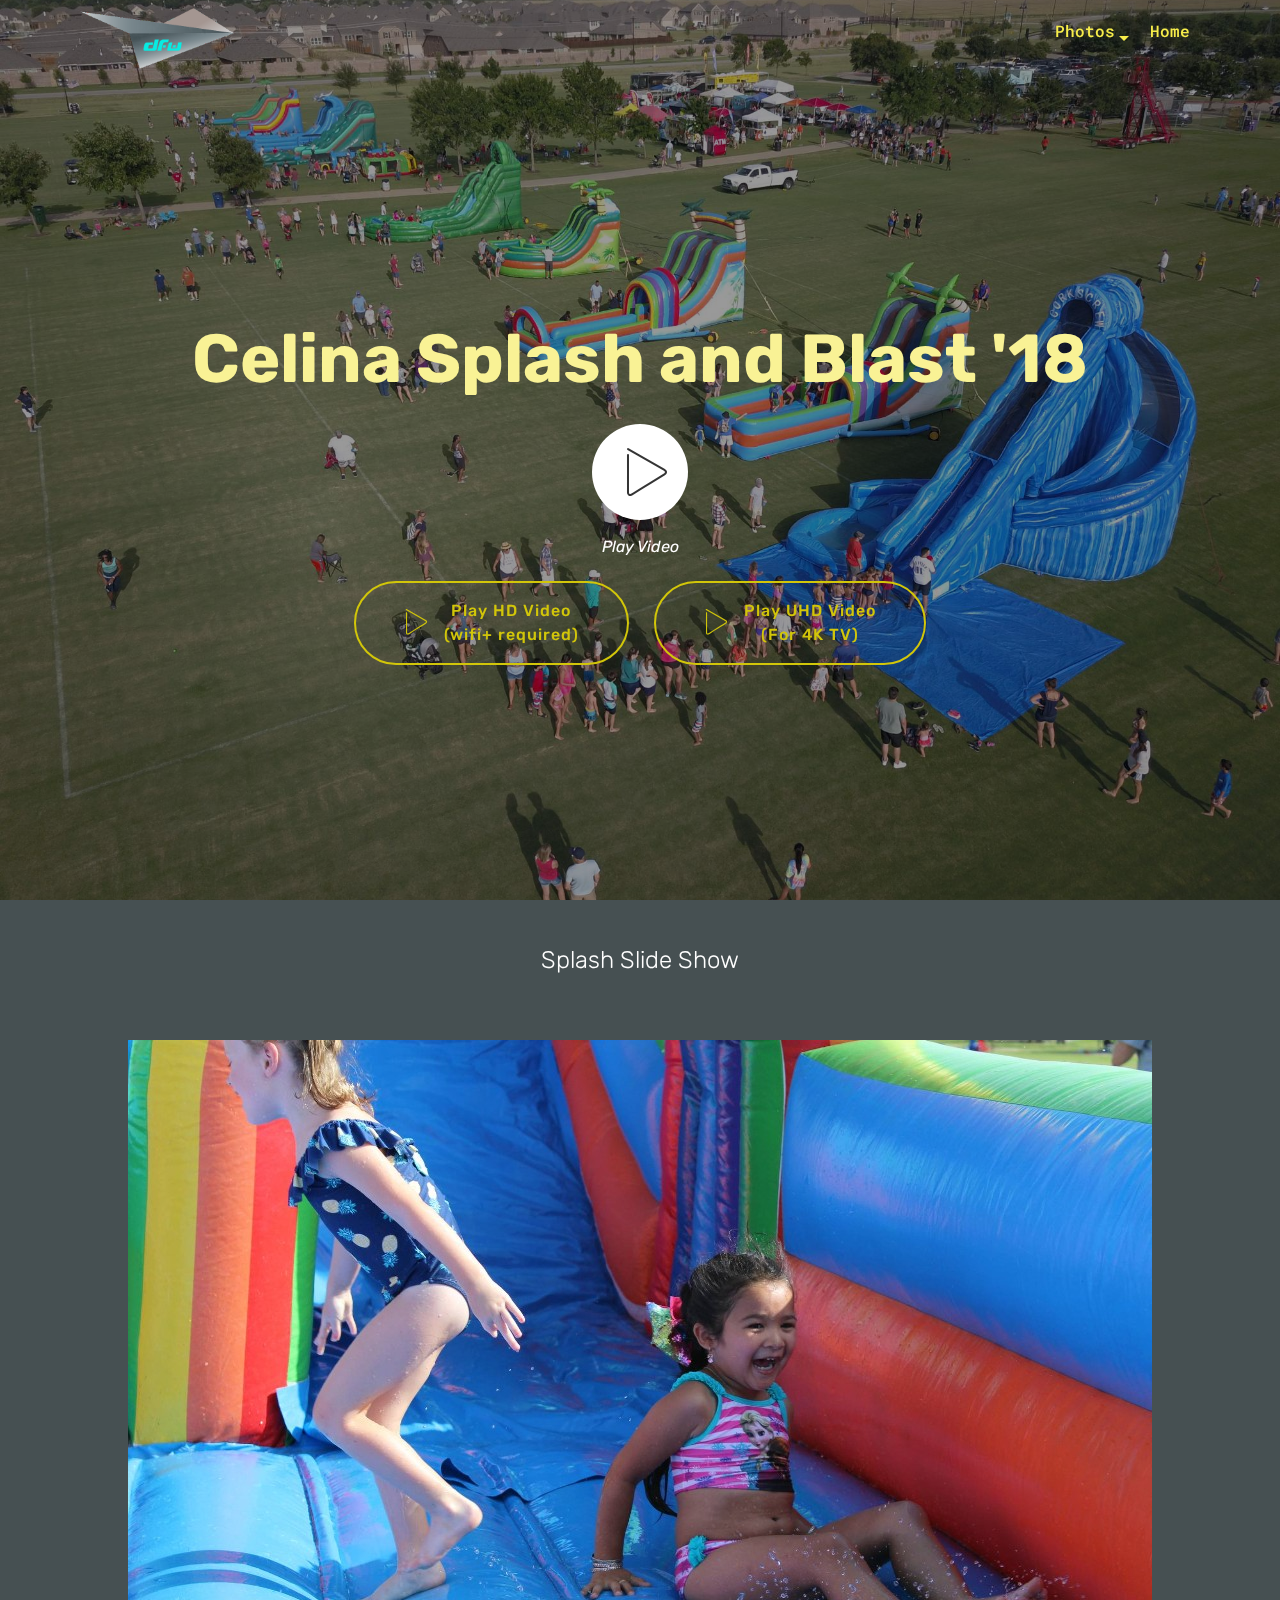
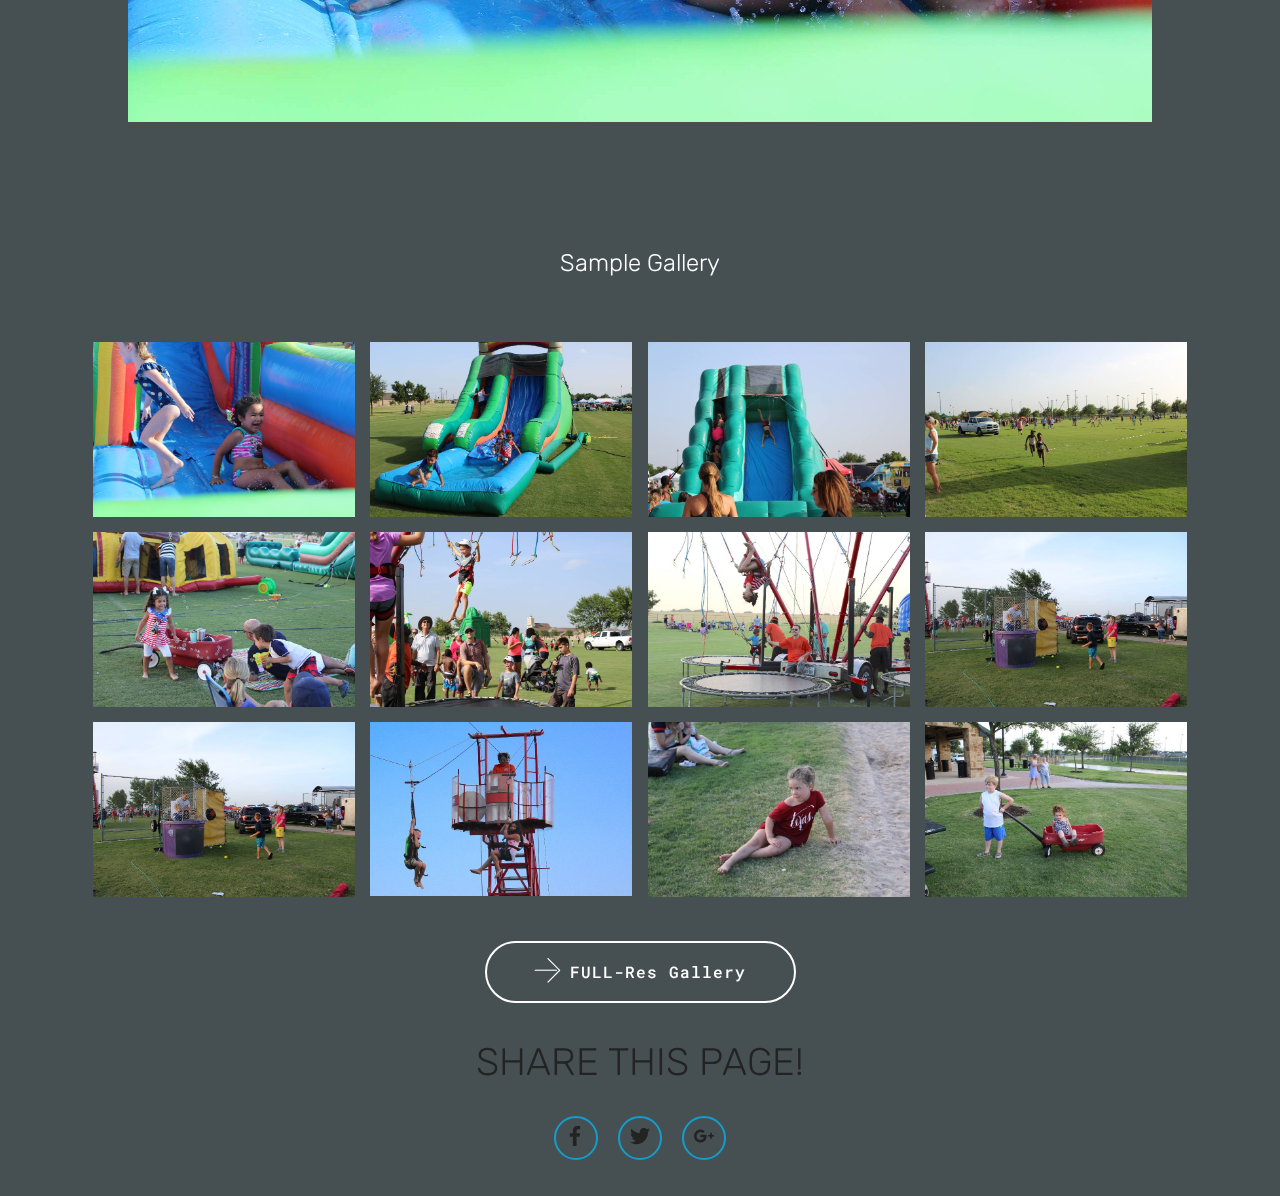
==== commit d0644b77: "create github pages" ====
--- a/index.html
+++ b/index.html
@@ -52,13 +52,13 @@
         <div class="collapse navbar-collapse" id="navbarSupportedContent">
             <ul class="navbar-nav nav-dropdown nav-right" data-app-modern-menu="true"><li class="nav-item">
                     <a class="nav-link link text-success display-4" href="https://mobirise.com"></a>
-                </li><li class="nav-item dropdown open"><a class="nav-link link text-success dropdown-toggle display-4" href="index.html#wowslider-1v" aria-expanded="true" data-toggle="dropdown-submenu"><p>Photos</p></a><div class="dropdown-menu"><a class="text-success dropdown-item display-4" href="index.html#wowslider-1v" aria-expanded="true">Slides&nbsp;</a><a class="text-success dropdown-item display-4" href="index.html#gallery1-2h" aria-expanded="true">Samples</a><a class="text-success dropdown-item display-4" href="gallery.html#gallery3-2a" aria-expanded="true">Gallery</a><a class="text-success dropdown-item display-4" href="https://celinasafety2018.dfwskyview.com/cf_data/CelinaSafety_Samples.zip" aria-expanded="false"><span class="mbri-download mbr-iconfont mbr-iconfont-btn"></span>Archive</a></div></li><li class="nav-item"><a class="nav-link link text-success display-4" href="index.html" aria-expanded="true"><p>Home</p></a></li></ul>
+                </li><li class="nav-item dropdown open"><a class="nav-link link text-success dropdown-toggle display-4" href="index.html#wowslider-1v" aria-expanded="true" data-toggle="dropdown-submenu"><p>Photos</p></a><div class="dropdown-menu"><a class="text-success dropdown-item display-4" href="index.html#wowslider-1v" aria-expanded="true">Slides&nbsp;</a><a class="text-success dropdown-item display-4" href="index.html#gallery1-2h" aria-expanded="true">Samples</a><a class="text-success dropdown-item display-4" href="gallery.html#gallery3-2a" aria-expanded="true" target="_blank">Gallery</a><a class="text-success dropdown-item display-4" href="https://celinasplash2018.dfwskyview.com/sb_data/CelinaSplash18Full.zip" aria-expanded="false" target="_blank"><span class="mbri-download mbr-iconfont mbr-iconfont-btn"></span>Archive</a></div></li><li class="nav-item"><a class="nav-link link text-success display-4" href="index.html" aria-expanded="true"><p>Home</p></a></li></ul>
             
         </div>
     </nav>
 </section>
 
-<section class="engine"><a href="https://mobirise.ws/h">make your own website</a></section><section class="header8 cid-qU91rZCwL6 mbr-fullscreen mbr-parallax-background" id="header8-20">
+<section class="engine"><a href="https://mobirise.ws/n">free website creator app</a></section><section class="header8 cid-qU91rZCwL6 mbr-fullscreen mbr-parallax-background" id="header8-20">
 
     
 
@@ -74,7 +74,7 @@
                          <span class="mbr-iconfont mbri-play" style=""></span>
                 </div>
                 <div class="icon-description align-center font-italic pb-3 mbr-fonts-style display-7">Play Video</div>
-                <div class="mbr-section-btn text-center"><a class="btn btn-md btn-success-outline display-7" href="https://celinasplash2018.dfwskyview.com/cs_data/CelinaSplash00HD.mp4" target="_blank"><span class="mbri-play mbr-iconfont mbr-iconfont-btn"></span>Play HD Video<br>(wifi+ required)<br></a> <a class="btn btn-md btn-success-outline display-7" href="https://celinasplash2018.dfwskyview.com/cs_data/CelinaSplash00UHD.mp4" target="_blank"><span class="mbri-play mbr-iconfont mbr-iconfont-btn"></span>Play UHD Video<br>(For 4K TV)<br></a></div>
+                <div class="mbr-section-btn text-center"><a class="btn btn-md btn-success-outline display-7" href="https://celinasplash2018.dfwskyview.com/sb_data/CelinaSplash00HD.mp4" target="_blank"><span class="mbri-play mbr-iconfont mbr-iconfont-btn"></span>Play HD Video<br>(wifi+ required)<br></a> <a class="btn btn-md btn-success-outline display-7" href="https://celinasplash2018.dfwskyview.com/sb_data/CelinaSplash00UHD.mp4" target="_blank"><span class="mbri-play mbr-iconfont mbr-iconfont-btn"></span>Play UHD Video<br>(For 4K TV)<br></a></div>
             </div>
         </div>
     </div>
@@ -83,7 +83,7 @@
             <div class="modalWindow-container">
                 <div class="modalWindow-video-container">
                     <div class="modalWindow-video">
-                        <iframe width="100%" height="100%" frameborder="0" allowfullscreen="1" data-src="https://youtu.be/B_Ihlm7jvqI/?rel=0&amp;showinfo=0&amp;autoplay=0&amp;loop=0"></iframe>
+                        <iframe width="100%" height="100%" frameborder="0" allowfullscreen="1" data-src="https://youtu.be/Nyk_x_rmYdY/?rel=0&amp;showinfo=0&amp;autoplay=0&amp;loop=0"></iframe>
                     </div>
                     <a class="close" role="button" data-dismiss="modal">
                         <span aria-hidden="true" class="mbri-close mbr-iconfont closeModal"></span>
@@ -113,20 +113,75 @@
     </div>
 </section>
 
-<section class="mbr-wowslider-container mbr-section mbr-section__container carousel slide mbr-section-nopadding mbr-wowslider-container--easy" data-ride="carousel" data-keyboard="false" data-wrap="true" data-interval="false" id="wowslider-1v" data-rv-view="1221" style="background-color: rgb(70, 80, 82);">
+<section class="mbr-wowslider-container mbr-section mbr-section__container carousel slide mbr-section-nopadding mbr-wowslider-container--easy" data-ride="carousel" data-keyboard="false" data-wrap="true" data-interval="false" id="wowslider-1v" data-rv-view="305" style="background-color: rgb(70, 80, 82);">
     <div class="mbr-wowslider">
         <div class="ws_images">
             <ul>
                 <li>
                     
-                    <img src="assets/images/mbr-1024x696.jpg" alt="title 3" title="title 3"> text 3
+                    <img src="assets/images/img-2020-1024x682.jpg" alt="title 3" title="title 3"> text 3
+                </li><li>
+                    
+                    <img src="assets/images/img-2062-1024x682.jpg" alt="title 3" title="title 3"> text 3
+                </li><li>
+                    
+                    <img src="assets/images/img-2124-1024x682.jpg" alt="title 3" title="title 3"> text 3
+                </li><li>
+                    
+                    <img src="assets/images/img-2176-1024x682.jpg" alt="title 3" title="title 3"> text 3
+                </li><li>
+                    
+                    <img src="assets/images/img-2334-1024x682.jpg" alt="title 3" title="title 3"> text 3
+                </li><li>
+                    
+                    <img src="assets/images/img-2357zm-1024x584.jpg" alt="title 3" title="title 3"> text 3
+                </li><li>
+                    
+                    <img src="assets/images/img-2005-1024x682.jpg" alt="title 3" title="title 3"> text 3
+                </li><li>
+                    
+                    <img src="assets/images/img-2369cl-1024x682.jpg" alt="title 3" title="title 3"> text 3
+                </li><li>
+                    
+                    <img src="assets/images/img-2278-1024x682.jpg" alt="title 3" title="title 3"> text 3
+                </li><li>
+                    
+                    <img src="assets/images/img-2429-1024x682.jpg" alt="title 3" title="title 3"> text 3
+                </li><li>
+                    
+                    <img src="assets/images/img-2449-1024x682.jpg" alt="title 3" title="title 3"> text 3
+                </li><li>
+                    
+                    <img src="assets/images/img-2464cln-1024x682.jpg" alt="title 3" title="title 3"> text 3
                 </li>
             </ul>
         </div>
         <div class="ws_bullets">
             <div>
                 <a href="#" title="">
-                    <span><img alt="slide1" src="assets/images/mbr-70x48.png"></span>
+                    <span><img alt="slide1" src="assets/images/img-2020-72x48.png"></span>
+                </a><a href="#" title="">
+                    <span><img alt="slide1" src="assets/images/img-2062-72x48.png"></span>
+                </a><a href="#" title="">
+                    <span><img alt="slide1" src="assets/images/img-2124-72x48.png"></span>
+                </a><a href="#" title="">
+                    <span><img alt="slide1" src="assets/images/img-2176-72x48.png"></span>
+                </a><a href="#" title="">
+                    <span><img alt="slide1" src="assets/images/img-2334-72x48.png"></span>
+                </a><a href="#" title="">
+                    <span><img alt="slide1" src="assets/images/img-2357zm-84x48.png"></span>
+                </a><a href="#" title="">
+                    <span><img alt="slide1" src="assets/images/img-2005-72x48.png"></span>
+                </a><a href="#" title="">
+                    <span><img alt="slide1" src="assets/images/img-2369cl-72x48.png"></span>
+                </a><a href="#" title="">
+                    <span><img alt="slide1" src="assets/images/img-2278-72x48.png"></span>
+                </a><a href="#" title="">
+                    <span><img alt="slide1" src="assets/images/img-2429-72x48.png"></span>
+                </a><a href="#" title="">
+                    <span><img alt="slide1" src="assets/images/img-2449-72x48.png"></span>
+                </a><a href="#" title="">
+                    <span><img alt="slide1" src="assets/images/img-2464cln-72x48.png"></span>
                 </a>
             </div>
         </div>
@@ -159,7 +214,7 @@
     
 
     <div class="container">
-        <div><!-- Filter --><!-- Gallery --><div class="mbr-gallery-row"><div class="mbr-gallery-layout-default"><div><div><div class="mbr-gallery-item mbr-gallery-item--p1" data-video-url="false" data-tags="Animated"><div href="#lb-gallery1-2h" data-slide-to="0" data-toggle="modal"><img src="assets/images/img-1725-small-2000x1333-800x533.jpg" alt=""><span class="icon-focus"></span></div></div><div class="mbr-gallery-item mbr-gallery-item--p1" data-video-url="false" data-tags="Animated"><div href="#lb-gallery1-2h" data-slide-to="1" data-toggle="modal"><img src="assets/images/img-1769-small-2000x1333-800x533.jpg" alt=""><span class="icon-focus"></span></div></div><div class="mbr-gallery-item mbr-gallery-item--p1" data-video-url="false" data-tags="Animated"><div href="#lb-gallery1-2h" data-slide-to="2" data-toggle="modal"><img src="assets/images/dji-0922b-small-2000x1333-800x533.jpg" alt=""><span class="icon-focus"></span></div></div><div class="mbr-gallery-item mbr-gallery-item--p1" data-video-url="false" data-tags="Animated"><div href="#lb-gallery1-2h" data-slide-to="3" data-toggle="modal"><img src="assets/images/dji-0857b-small-2000x1330-800x532.jpg" alt=""><span class="icon-focus"></span></div></div></div></div><div class="clearfix"></div></div></div><!-- Lightbox --><div data-app-prevent-settings="" class="mbr-slider modal fade carousel slide" tabindex="-1" data-keyboard="true" data-interval="false" id="lb-gallery1-2h"><div class="modal-dialog"><div class="modal-content"><div class="modal-body"><div class="carousel-inner"><div class="carousel-item"><img src="assets/images/img-1725-small-2000x1333.jpg" alt=""></div><div class="carousel-item active"><img src="assets/images/img-1769-small-2000x1333.jpg" alt=""></div><div class="carousel-item"><img src="assets/images/dji-0922b-small-2000x1333.jpg" alt=""></div><div class="carousel-item"><img src="assets/images/dji-0857b-small-2000x1330.jpg" alt=""></div></div><a class="carousel-control carousel-control-prev" role="button" data-slide="prev" href="#lb-gallery1-2h"><span class="mbri-left mbr-iconfont" aria-hidden="true"></span><span class="sr-only">Previous</span></a><a class="carousel-control carousel-control-next" role="button" data-slide="next" href="#lb-gallery1-2h"><span class="mbri-right mbr-iconfont" aria-hidden="true"></span><span class="sr-only">Next</span></a><a class="close" href="#" role="button" data-dismiss="modal"><span class="sr-only">Close</span></a></div></div></div></div></div>
+        <div><!-- Filter --><!-- Gallery --><div class="mbr-gallery-row"><div class="mbr-gallery-layout-default"><div><div><div class="mbr-gallery-item mbr-gallery-item--p1" data-video-url="false" data-tags="Animated"><div href="#lb-gallery1-2h" data-slide-to="0" data-toggle="modal"><img src="assets/images/img-2020-2000x1333-800x533.jpg" alt=""><span class="icon-focus"></span></div></div><div class="mbr-gallery-item mbr-gallery-item--p1" data-video-url="false" data-tags="Animated"><div href="#lb-gallery1-2h" data-slide-to="1" data-toggle="modal"><img src="assets/images/img-2062-2000x1333-800x533.jpg" alt=""><span class="icon-focus"></span></div></div><div class="mbr-gallery-item mbr-gallery-item--p1" data-video-url="false" data-tags="Animated"><div href="#lb-gallery1-2h" data-slide-to="2" data-toggle="modal"><img src="assets/images/img-2124-2000x1333-800x533.jpg" alt=""><span class="icon-focus"></span></div></div><div class="mbr-gallery-item mbr-gallery-item--p1" data-video-url="false" data-tags="Animated"><div href="#lb-gallery1-2h" data-slide-to="3" data-toggle="modal"><img src="assets/images/img-2176-2000x1333-800x533.jpg" alt=""><span class="icon-focus"></span></div></div><div class="mbr-gallery-item mbr-gallery-item--p1" data-video-url="false" data-tags="Animated"><div href="#lb-gallery1-2h" data-slide-to="4" data-toggle="modal"><img src="assets/images/img-2334-2000x1333-800x533.jpg" alt=""><span class="icon-focus"></span></div></div><div class="mbr-gallery-item mbr-gallery-item--p1" data-video-url="false" data-tags="Animated"><div href="#lb-gallery1-2h" data-slide-to="5" data-toggle="modal"><img src="assets/images/img-2005-2000x1333-800x533.jpg" alt=""><span class="icon-focus"></span></div></div><div class="mbr-gallery-item mbr-gallery-item--p1" data-video-url="false" data-tags="Animated"><div href="#lb-gallery1-2h" data-slide-to="6" data-toggle="modal"><img src="assets/images/img-2369cl-2000x1333-800x533.jpg" alt=""><span class="icon-focus"></span></div></div><div class="mbr-gallery-item mbr-gallery-item--p1" data-video-url="false" data-tags="Animated"><div href="#lb-gallery1-2h" data-slide-to="7" data-toggle="modal"><img src="assets/images/img-2278-2000x1333-800x533.jpg" alt=""><span class="icon-focus"></span></div></div><div class="mbr-gallery-item mbr-gallery-item--p1" data-video-url="false" data-tags="Animated"><div href="#lb-gallery1-2h" data-slide-to="8" data-toggle="modal"><img src="assets/images/img-2278-2000x1333-800x533.jpg" alt=""><span class="icon-focus"></span></div></div><div class="mbr-gallery-item mbr-gallery-item--p1" data-video-url="false" data-tags="Animated"><div href="#lb-gallery1-2h" data-slide-to="9" data-toggle="modal"><img src="assets/images/img-2357zm-2000x1329-800x531.jpg" alt=""><span class="icon-focus"></span></div></div><div class="mbr-gallery-item mbr-gallery-item--p1" data-video-url="false" data-tags="Animated"><div href="#lb-gallery1-2h" data-slide-to="10" data-toggle="modal"><img src="assets/images/img-2449-2000x1333-800x533.jpg" alt=""><span class="icon-focus"></span></div></div><div class="mbr-gallery-item mbr-gallery-item--p1" data-video-url="false" data-tags="Animated"><div href="#lb-gallery1-2h" data-slide-to="11" data-toggle="modal"><img src="assets/images/img-2464cln-2000x1333-800x533.jpg" alt=""><span class="icon-focus"></span></div></div></div></div><div class="clearfix"></div></div></div><!-- Lightbox --><div data-app-prevent-settings="" class="mbr-slider modal fade carousel slide" tabindex="-1" data-keyboard="true" data-interval="false" id="lb-gallery1-2h"><div class="modal-dialog"><div class="modal-content"><div class="modal-body"><div class="carousel-inner"><div class="carousel-item"><img src="assets/images/img-2020-2000x1333.jpg" alt=""></div><div class="carousel-item"><img src="assets/images/img-2062-2000x1333.jpg" alt=""></div><div class="carousel-item"><img src="assets/images/img-2124-2000x1333.jpg" alt=""></div><div class="carousel-item"><img src="assets/images/img-2176-2000x1333.jpg" alt=""></div><div class="carousel-item"><img src="assets/images/img-2334-2000x1333.jpg" alt=""></div><div class="carousel-item"><img src="assets/images/img-2005-2000x1333.jpg" alt=""></div><div class="carousel-item"><img src="assets/images/img-2369cl-2000x1333.jpg" alt=""></div><div class="carousel-item"><img src="assets/images/img-2278-2000x1333.jpg" alt=""></div><div class="carousel-item"><img src="assets/images/img-2278-2000x1333.jpg" alt=""></div><div class="carousel-item"><img src="assets/images/img-2357zm-2000x1329.jpg" alt=""></div><div class="carousel-item"><img src="assets/images/img-2449-2000x1333.jpg" alt=""></div><div class="carousel-item active"><img src="assets/images/img-2464cln-2000x1333.jpg" alt=""></div></div><a class="carousel-control carousel-control-prev" role="button" data-slide="prev" href="#lb-gallery1-2h"><span class="mbri-left mbr-iconfont" aria-hidden="true"></span><span class="sr-only">Previous</span></a><a class="carousel-control carousel-control-next" role="button" data-slide="next" href="#lb-gallery1-2h"><span class="mbri-right mbr-iconfont" aria-hidden="true"></span><span class="sr-only">Next</span></a><a class="close" href="#" role="button" data-dismiss="modal"><span class="sr-only">Close</span></a></div></div></div></div></div>
     </div>
 
 </section>
@@ -176,7 +231,7 @@
                 
                 
                 
-                <div class="mbr-section-btn align-center"><a class="btn btn-white-outline display-4" href="gallery.html"><span class="mbri-right mbr-iconfont mbr-iconfont-btn"></span>See FULL Gallery</a></div>
+                <div class="mbr-section-btn align-center"><a class="btn btn-white-outline display-4" href="gallery.html" target="_blank"><span class="mbri-right mbr-iconfont mbr-iconfont-btn"></span>FULL-Res Gallery</a></div>
             </div>
         </div>
     </div>
--- a/assets/mobirise/css/mbr-additional.css
+++ b/assets/mobirise/css/mbr-additional.css
@@ -1444,13 +1444,13 @@
   background-color: #465052;
 }
 .cid-qUtZEJCYZ1 .navbar {
-  background: #465052;
+  background: #767676;
   transition: none;
   min-height: 77px;
   padding: .5rem 0;
 }
 .cid-qUtZEJCYZ1 .navbar-dropdown.bg-color.transparent.opened {
-  background: #465052;
+  background: #767676;
 }
 .cid-qUtZEJCYZ1 a {
   font-style: normal;
@@ -1534,7 +1534,7 @@
   padding-bottom: 0;
 }
 .cid-qUtZEJCYZ1 .dropdown .dropdown-menu {
-  background: #465052;
+  background: #767676;
   display: none;
   position: absolute;
   min-width: 5rem;
@@ -1605,7 +1605,7 @@
   width: 30px;
   height: 2px;
   border-right: 5px;
-  background-color: #c4bc3b;
+  background-color: #f7ed4a;
 }
 .cid-qUtZEJCYZ1 button.navbar-toggler .hamburger span:nth-child(1) {
   top: 0;
@@ -1830,7 +1830,7 @@
 }
 .cid-qUtZEJCYZ1 .nav-link:hover,
 .cid-qUtZEJCYZ1 .dropdown-item:hover {
-  color: #767676 !important;
+  color: #ffffff !important;
 }
 .cid-qUuWyjseOY {
   padding-top: 15px;
@@ -1916,7 +1916,7 @@
   }
 }
 .cid-qU91rZCwL6 {
-  background-image: url("../../../assets/images/mbr-1620x1080.jpg");
+  background-image: url("../../../assets/images/dji-52-2000x1500.jpg");
 }
 .cid-qU91rZCwL6 .mbr-media span {
   font-size: 48px;
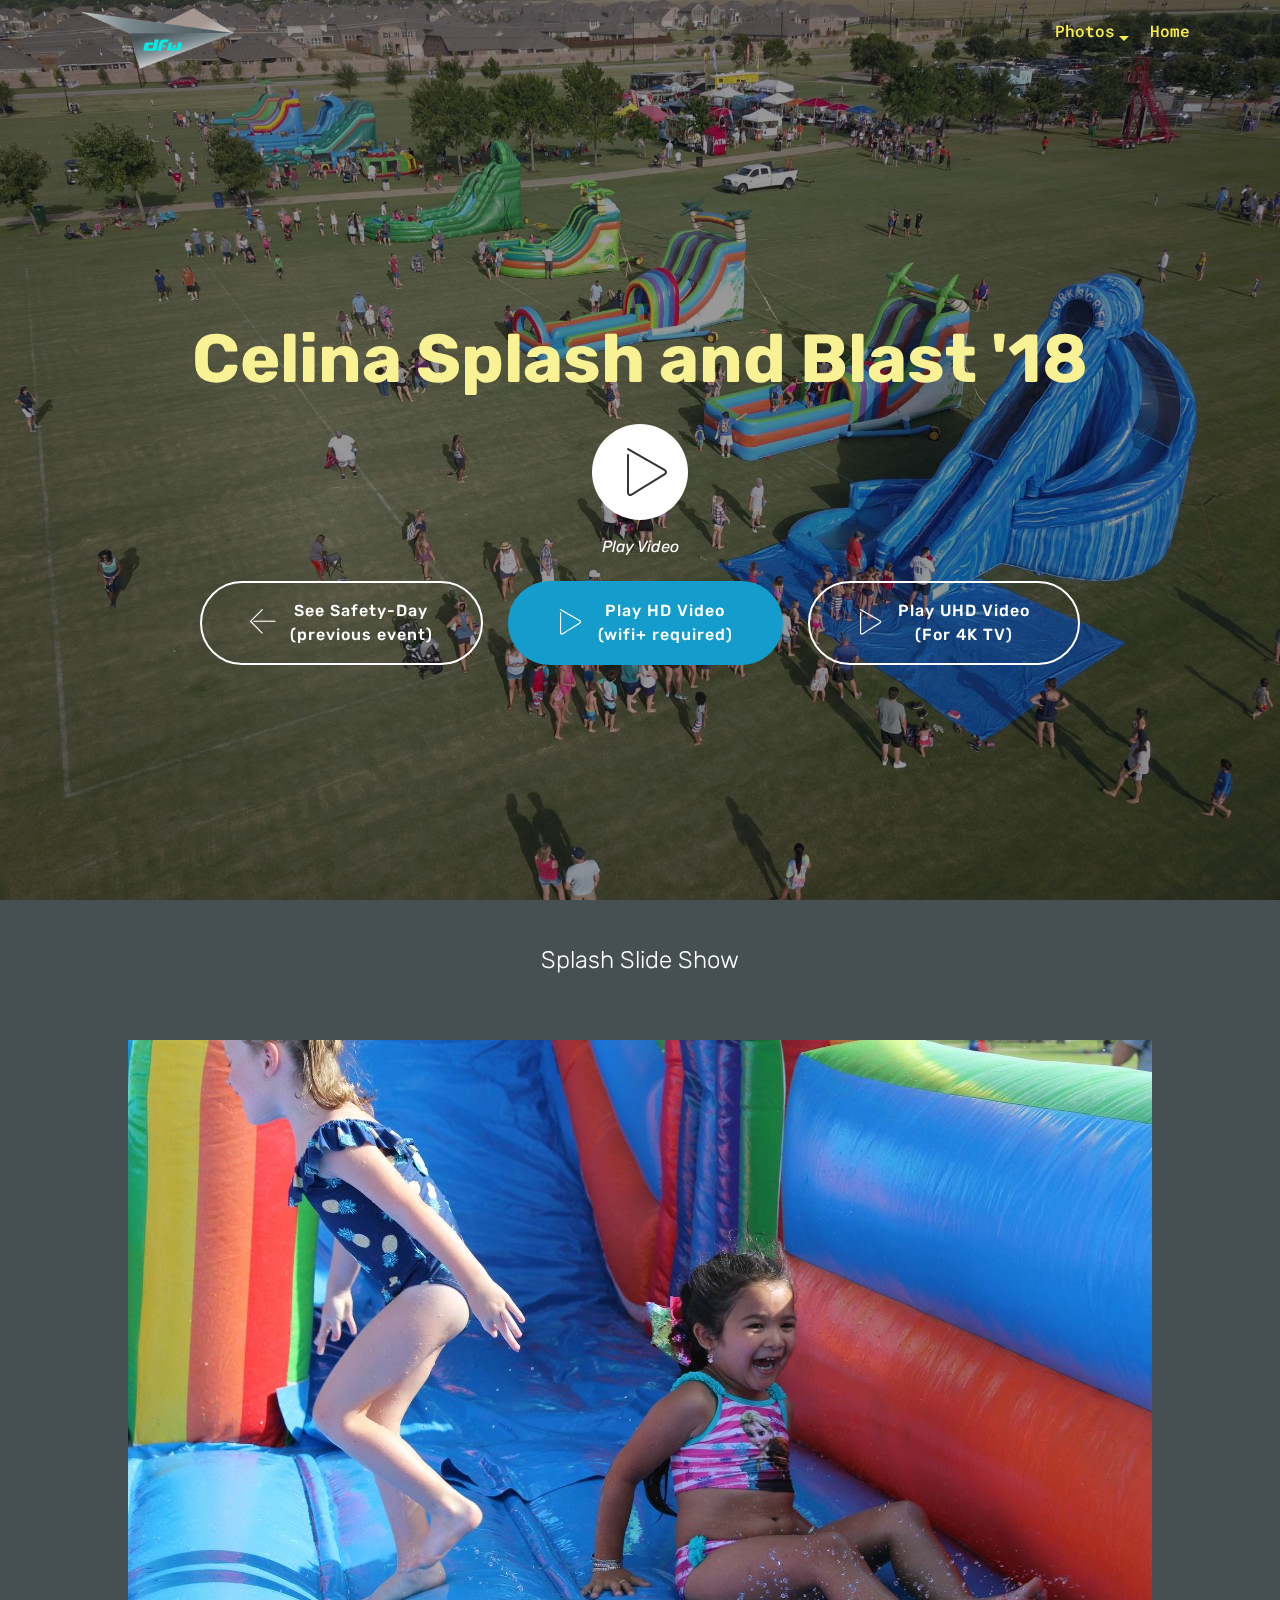
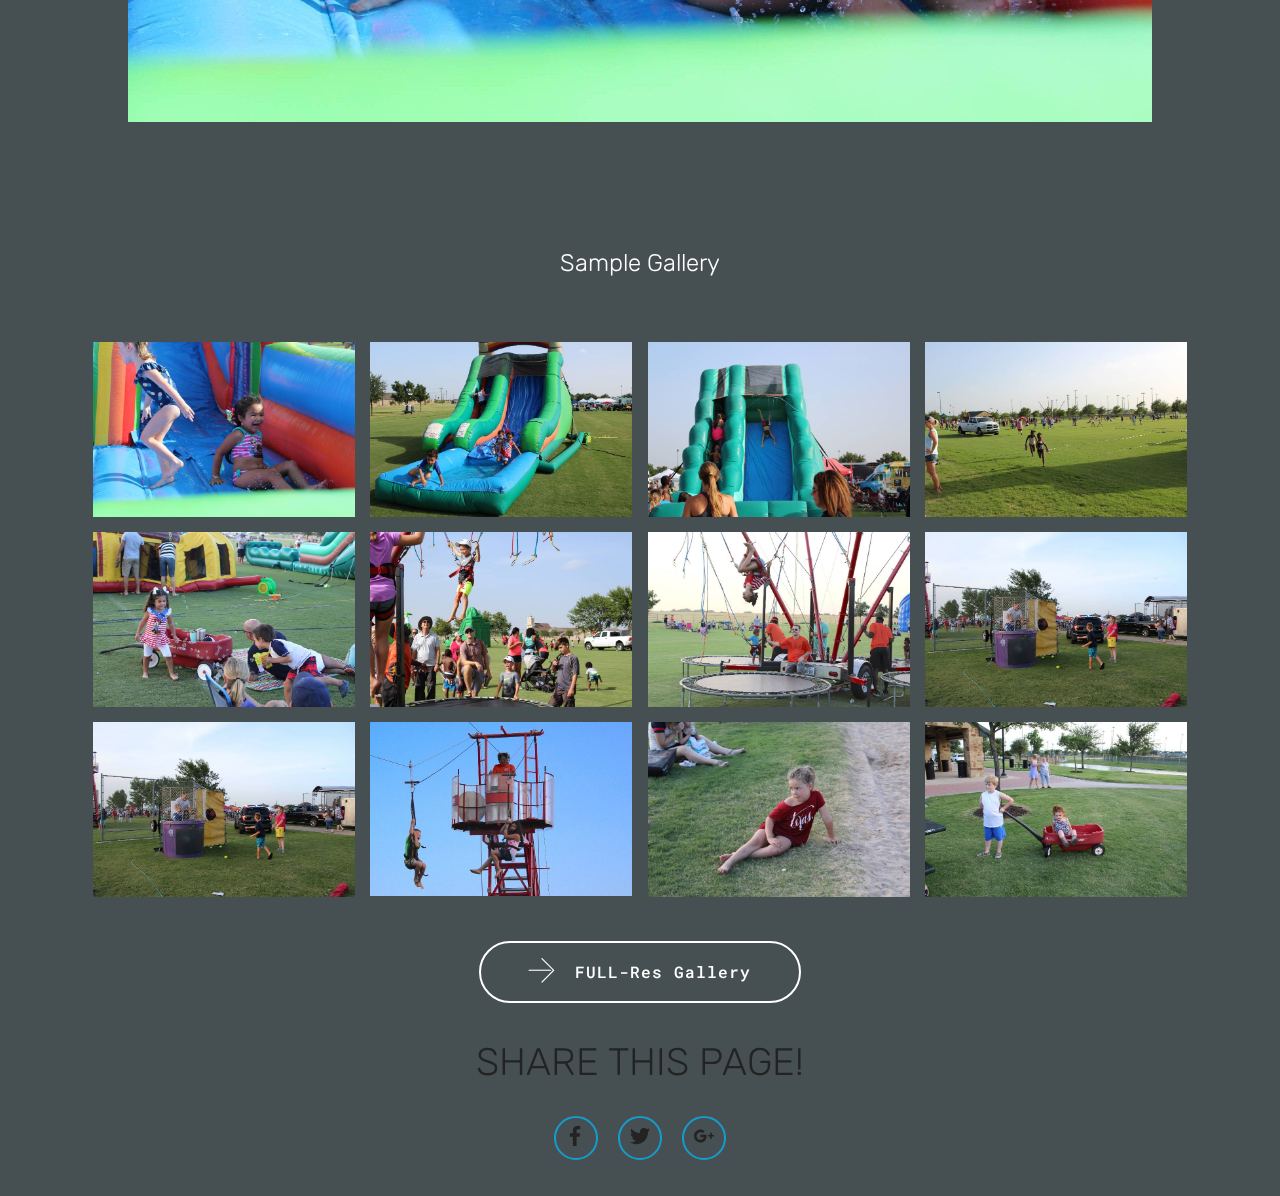
==== commit dda5f9e5: "create github pages" ====
--- a/index.html
+++ b/index.html
@@ -58,7 +58,7 @@
     </nav>
 </section>
 
-<section class="engine"><a href="https://mobirise.ws/n">free website creator app</a></section><section class="header8 cid-qU91rZCwL6 mbr-fullscreen mbr-parallax-background" id="header8-20">
+<section class="engine"><a href="https://mobirise.ws/e">best website builder software</a></section><section class="header8 cid-qU91rZCwL6 mbr-fullscreen mbr-parallax-background" id="header8-20">
 
     
 
@@ -74,7 +74,7 @@
                          <span class="mbr-iconfont mbri-play" style=""></span>
                 </div>
                 <div class="icon-description align-center font-italic pb-3 mbr-fonts-style display-7">Play Video</div>
-                <div class="mbr-section-btn text-center"><a class="btn btn-md btn-success-outline display-7" href="https://celinasplash2018.dfwskyview.com/sb_data/CelinaSplash00HD.mp4" target="_blank"><span class="mbri-play mbr-iconfont mbr-iconfont-btn"></span>Play HD Video<br>(wifi+ required)<br></a> <a class="btn btn-md btn-success-outline display-7" href="https://celinasplash2018.dfwskyview.com/sb_data/CelinaSplash00UHD.mp4" target="_blank"><span class="mbri-play mbr-iconfont mbr-iconfont-btn"></span>Play UHD Video<br>(For 4K TV)<br></a></div>
+                <div class="mbr-section-btn text-center"><a class="btn btn-md btn-white-outline display-7" href="https://celinasafety2018.dfwskyview.com" target="_blank"><span class="mbri-left mbr-iconfont mbr-iconfont-btn"></span>See Safety-Day<br>(previous event)<br></a> <a class="btn btn-md btn-primary display-7" href="https://celinasplash2018.dfwskyview.com/sb_data/CelinaSplash00HD.mp4" target="_blank"><span class="mbri-play mbr-iconfont mbr-iconfont-btn"></span>Play HD Video<br>(wifi+ required)<br></a> <a class="btn btn-md btn-white-outline display-7" href="https://celinasplash2018.dfwskyview.com/sb_data/CelinaSplash00UHD.mp4" target="_blank"><span class="mbri-play mbr-iconfont mbr-iconfont-btn"></span>Play UHD Video<br>(For 4K TV)<br></a></div>
             </div>
         </div>
     </div>
@@ -113,7 +113,7 @@
     </div>
 </section>
 
-<section class="mbr-wowslider-container mbr-section mbr-section__container carousel slide mbr-section-nopadding mbr-wowslider-container--easy" data-ride="carousel" data-keyboard="false" data-wrap="true" data-interval="false" id="wowslider-1v" data-rv-view="305" style="background-color: rgb(70, 80, 82);">
+<section class="mbr-wowslider-container mbr-section mbr-section__container carousel slide mbr-section-nopadding mbr-wowslider-container--easy" data-ride="carousel" data-keyboard="false" data-wrap="true" data-interval="false" id="wowslider-1v" data-rv-view="1192" style="background-color: rgb(70, 80, 82);">
     <div class="mbr-wowslider">
         <div class="ws_images">
             <ul>
@@ -134,7 +134,7 @@
                     <img src="assets/images/img-2334-1024x682.jpg" alt="title 3" title="title 3"> text 3
                 </li><li>
                     
-                    <img src="assets/images/img-2357zm-1024x584.jpg" alt="title 3" title="title 3"> text 3
+                    <img src="assets/images/img-2357zm-1024x680.jpg" alt="title 3" title="title 3"> text 3
                 </li><li>
                     
                     <img src="assets/images/img-2005-1024x682.jpg" alt="title 3" title="title 3"> text 3
@@ -169,7 +169,7 @@
                 </a><a href="#" title="">
                     <span><img alt="slide1" src="assets/images/img-2334-72x48.png"></span>
                 </a><a href="#" title="">
-                    <span><img alt="slide1" src="assets/images/img-2357zm-84x48.png"></span>
+                    <span><img alt="slide1" src="assets/images/img-2357zm-72x47.png"></span>
                 </a><a href="#" title="">
                     <span><img alt="slide1" src="assets/images/img-2005-72x48.png"></span>
                 </a><a href="#" title="">
@@ -231,7 +231,7 @@
                 
                 
                 
-                <div class="mbr-section-btn align-center"><a class="btn btn-white-outline display-4" href="gallery.html" target="_blank"><span class="mbri-right mbr-iconfont mbr-iconfont-btn"></span>FULL-Res Gallery</a></div>
+                <div class="mbr-section-btn align-center"><a class="btn btn-white-outline display-4" href="gallery.html" target="_blank"><span class="mbri-right mbr-iconfont mbr-iconfont-btn"></span>&nbsp;FULL-Res Gallery</a></div>
             </div>
         </div>
     </div>
--- a/assets/mobirise/css/mbr-additional.css
+++ b/assets/mobirise/css/mbr-additional.css
@@ -1438,11 +1438,6 @@
   -webkit-transition: 0.2s background ease-in-out;
   transition: 0.2s background ease-in-out;
 }
-.cid-qUx0OJcMNU {
-  padding-top: 60px;
-  padding-bottom: 15px;
-  background-color: #465052;
-}
 .cid-qUtZEJCYZ1 .navbar {
   background: #767676;
   transition: none;
@@ -1832,66 +1827,6 @@
 .cid-qUtZEJCYZ1 .dropdown-item:hover {
   color: #ffffff !important;
 }
-.cid-qUuWyjseOY {
-  padding-top: 15px;
-  padding-bottom: 0px;
-  background-color: #465052;
-}
-.cid-qUuWyjseOY .mbr-slider .carousel-control {
-  background: #1b1b1b;
-}
-.cid-qUuWyjseOY .mbr-slider .carousel-control-prev {
-  left: 0;
-  margin-left: 2.5rem;
-}
-.cid-qUuWyjseOY .mbr-slider .carousel-control-next {
-  right: 0;
-  margin-right: 2.5rem;
-}
-.cid-qUuWyjseOY .mbr-slider .modal-body .close {
-  background: #1b1b1b;
-}
-.cid-qUuWyjseOY .mbr-gallery-item > div::before {
-  content: '';
-  position: absolute;
-  left: 0;
-  top: 0;
-  width: 100%;
-  height: 100%;
-  background: #554346;
-  opacity: 0;
-  -webkit-transition: 0.2s opacity ease-in-out;
-  transition: 0.2s opacity ease-in-out;
-}
-.cid-qUuWyjseOY .mbr-gallery-item > div:hover .mbr-gallery-title::before {
-  background: transparent !important;
-}
-.cid-qUuWyjseOY .mbr-gallery-item > div:hover:before {
-  opacity: 0.7 !important;
-}
-.cid-qUuWyjseOY .mbr-gallery-title {
-  font-size: .9em;
-  position: absolute;
-  display: block;
-  width: 100%;
-  bottom: 0;
-  padding: 1rem;
-  color: #fff;
-  z-index: 2;
-}
-.cid-qUuWyjseOY .mbr-gallery-title:before {
-  content: " ";
-  width: 100%;
-  height: 100%;
-  top: 0;
-  left: 0;
-  z-index: -1;
-  position: absolute;
-  background: #554346 !important;
-  opacity: 0.7;
-  -webkit-transition: 0.2s background ease-in-out;
-  transition: 0.2s background ease-in-out;
-}
 .cid-qUtN7oRPjJ {
   padding-top: 30px;
   padding-bottom: 30px;
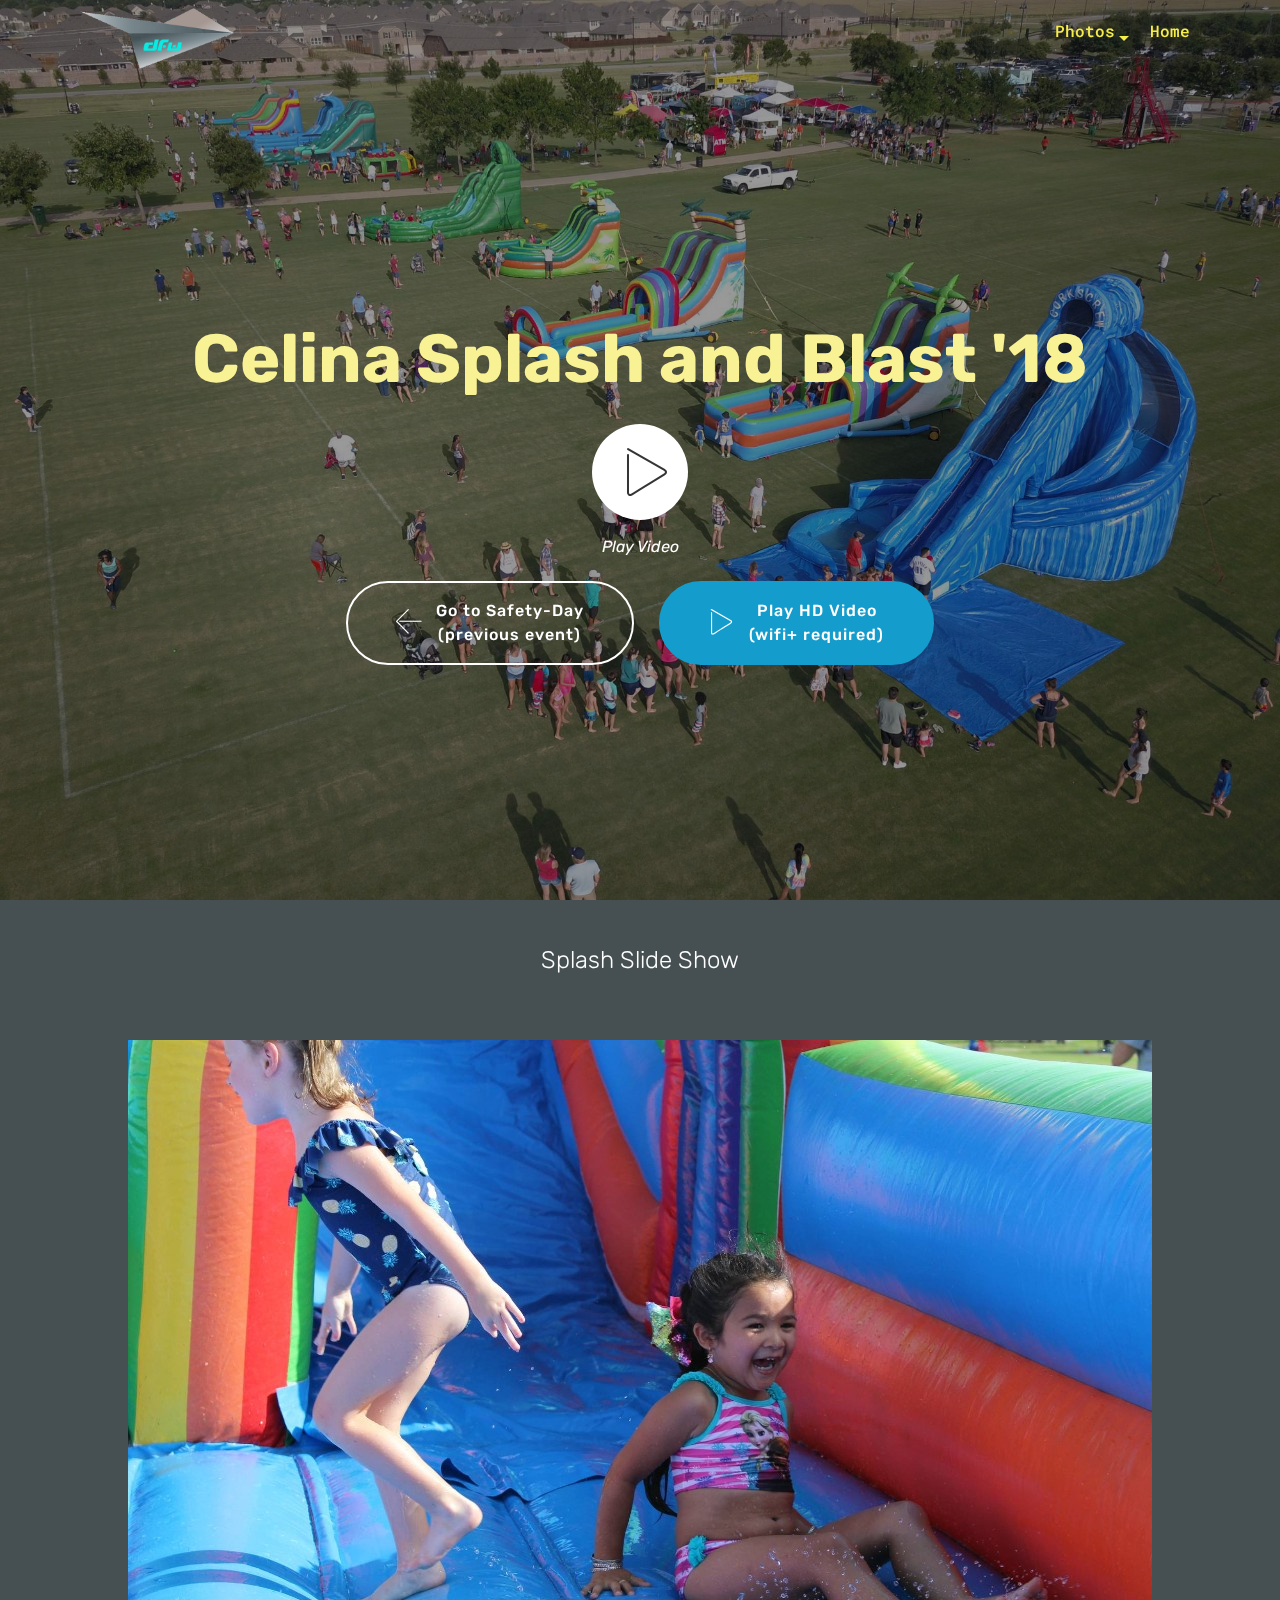
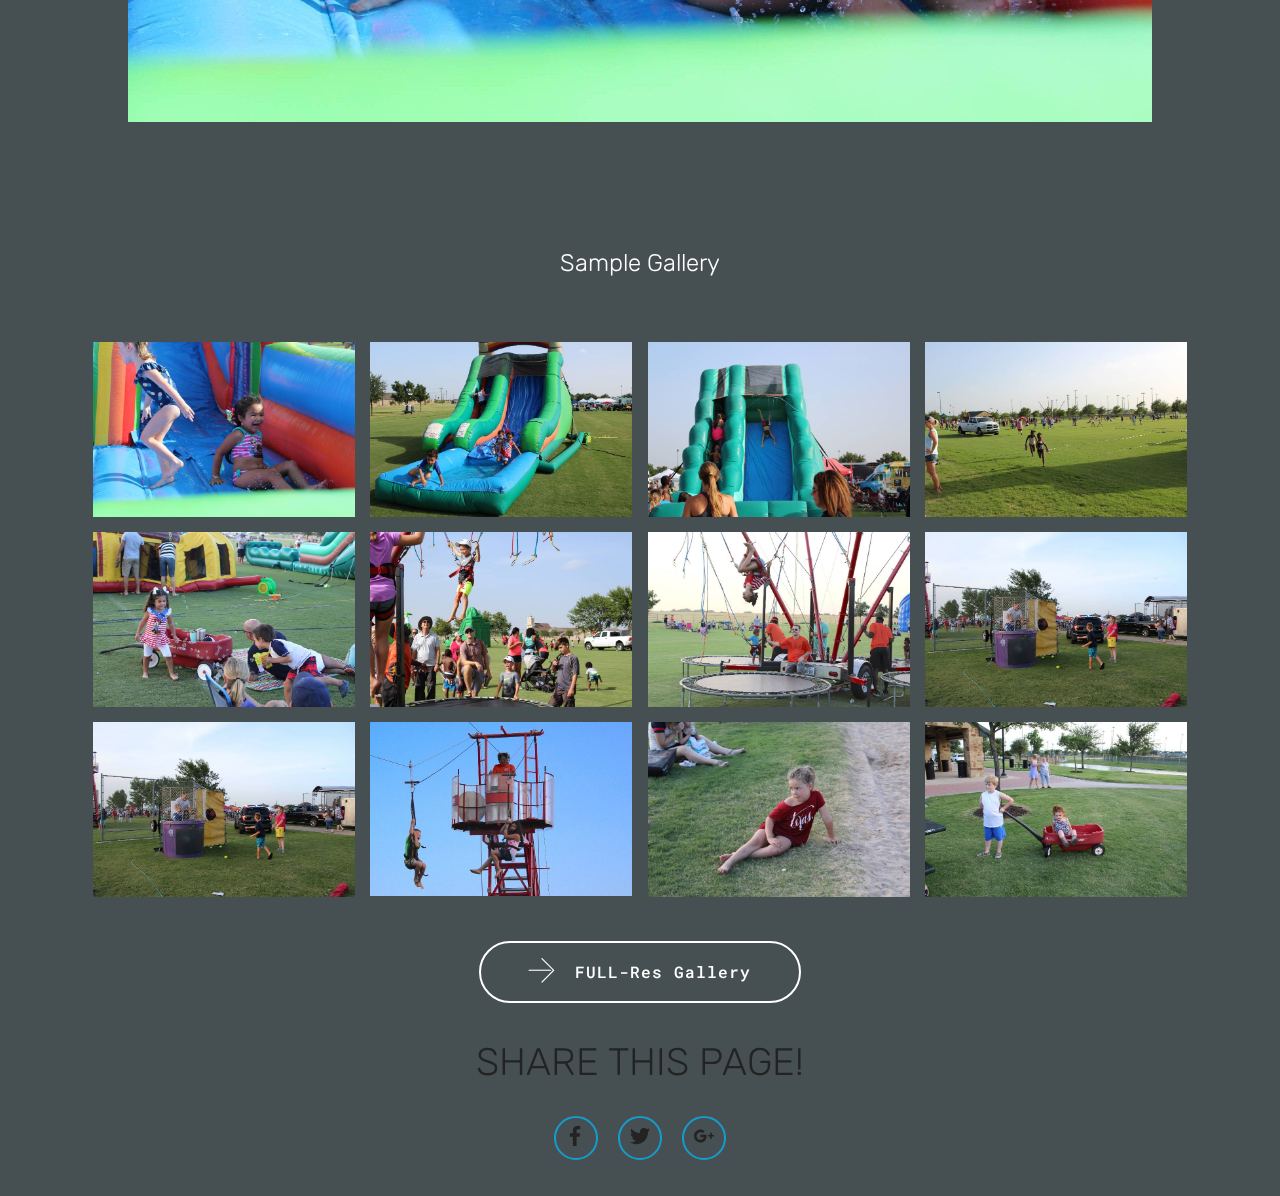
==== commit 04f640a2: "create github pages" ====
--- a/index.html
+++ b/index.html
@@ -52,13 +52,13 @@
         <div class="collapse navbar-collapse" id="navbarSupportedContent">
             <ul class="navbar-nav nav-dropdown nav-right" data-app-modern-menu="true"><li class="nav-item">
                     <a class="nav-link link text-success display-4" href="https://mobirise.com"></a>
-                </li><li class="nav-item dropdown open"><a class="nav-link link text-success dropdown-toggle display-4" href="index.html#wowslider-1v" aria-expanded="true" data-toggle="dropdown-submenu"><p>Photos</p></a><div class="dropdown-menu"><a class="text-success dropdown-item display-4" href="index.html#wowslider-1v" aria-expanded="true">Slides&nbsp;</a><a class="text-success dropdown-item display-4" href="index.html#gallery1-2h" aria-expanded="true">Samples</a><a class="text-success dropdown-item display-4" href="gallery.html#gallery3-2a" aria-expanded="true" target="_blank">Gallery</a><a class="text-success dropdown-item display-4" href="https://celinasplash2018.dfwskyview.com/sb_data/CelinaSplash18Full.zip" aria-expanded="false" target="_blank"><span class="mbri-download mbr-iconfont mbr-iconfont-btn"></span>Archive</a></div></li><li class="nav-item"><a class="nav-link link text-success display-4" href="index.html" aria-expanded="true"><p>Home</p></a></li></ul>
+                </li><li class="nav-item dropdown open"><a class="nav-link link text-success dropdown-toggle display-4" href="index.html#wowslider-1v" aria-expanded="true" data-toggle="dropdown-submenu"><p>Photos</p></a><div class="dropdown-menu"><a class="text-success dropdown-item display-4" href="index.html#wowslider-1v" aria-expanded="true">Slides&nbsp;</a><a class="text-success dropdown-item display-4" href="index.html#gallery1-2h" aria-expanded="true">Samples</a><a class="text-success dropdown-item display-4" href="gallery.html#gallery3-2a" aria-expanded="true" target="_blank">Gallery</a><a class="text-success dropdown-item display-4" href="https://celinasplash2018.dfwskyview.com/sb_data/CelinaSplash18Full.zip" aria-expanded="false" target="_blank"><span class="mbri-download mbr-iconfont mbr-iconfont-btn"></span>Archive</a><a class="text-success dropdown-item display-4" href="https://celinasplash2018.dfwskyview.com/sb_data/CelinaSplash00UHD.mp4" aria-expanded="false" target="_blank"><span class="mbri-download mbr-iconfont mbr-iconfont-btn"></span>4K_version</a></div></li><li class="nav-item"><a class="nav-link link text-success display-4" href="index.html" aria-expanded="true"><p>Home</p></a></li></ul>
             
         </div>
     </nav>
 </section>
 
-<section class="engine"><a href="https://mobirise.ws/e">best website builder software</a></section><section class="header8 cid-qU91rZCwL6 mbr-fullscreen mbr-parallax-background" id="header8-20">
+<section class="engine"><a href="https://mobirise.ws/p">open source website maker</a></section><section class="header8 cid-qU91rZCwL6 mbr-fullscreen mbr-parallax-background" id="header8-20">
 
     
 
@@ -74,7 +74,7 @@
                          <span class="mbr-iconfont mbri-play" style=""></span>
                 </div>
                 <div class="icon-description align-center font-italic pb-3 mbr-fonts-style display-7">Play Video</div>
-                <div class="mbr-section-btn text-center"><a class="btn btn-md btn-white-outline display-7" href="https://celinasafety2018.dfwskyview.com" target="_blank"><span class="mbri-left mbr-iconfont mbr-iconfont-btn"></span>See Safety-Day<br>(previous event)<br></a> <a class="btn btn-md btn-primary display-7" href="https://celinasplash2018.dfwskyview.com/sb_data/CelinaSplash00HD.mp4" target="_blank"><span class="mbri-play mbr-iconfont mbr-iconfont-btn"></span>Play HD Video<br>(wifi+ required)<br></a> <a class="btn btn-md btn-white-outline display-7" href="https://celinasplash2018.dfwskyview.com/sb_data/CelinaSplash00UHD.mp4" target="_blank"><span class="mbri-play mbr-iconfont mbr-iconfont-btn"></span>Play UHD Video<br>(For 4K TV)<br></a></div>
+                <div class="mbr-section-btn text-center"><a class="btn btn-md btn-white-outline display-7" href="https://celinasafety2018.dfwskyview.com" target="_blank"><span class="mbri-left mbr-iconfont mbr-iconfont-btn"></span>Go to Safety-Day<br>(previous event)<br></a> <a class="btn btn-md btn-primary display-7" href="https://celinasplash2018.dfwskyview.com/sb_data/CelinaSplash00HD.mp4" target="_blank"><span class="mbri-play mbr-iconfont mbr-iconfont-btn"></span>Play HD Video<br>(wifi+ required)<br></a></div>
             </div>
         </div>
     </div>
@@ -113,7 +113,7 @@
     </div>
 </section>
 
-<section class="mbr-wowslider-container mbr-section mbr-section__container carousel slide mbr-section-nopadding mbr-wowslider-container--easy" data-ride="carousel" data-keyboard="false" data-wrap="true" data-interval="false" id="wowslider-1v" data-rv-view="1192" style="background-color: rgb(70, 80, 82);">
+<section class="mbr-wowslider-container mbr-section mbr-section__container carousel slide mbr-section-nopadding mbr-wowslider-container--easy" data-ride="carousel" data-keyboard="false" data-wrap="true" data-interval="false" id="wowslider-1v" data-rv-view="387" style="background-color: rgb(70, 80, 82);">
     <div class="mbr-wowslider">
         <div class="ws_images">
             <ul>
